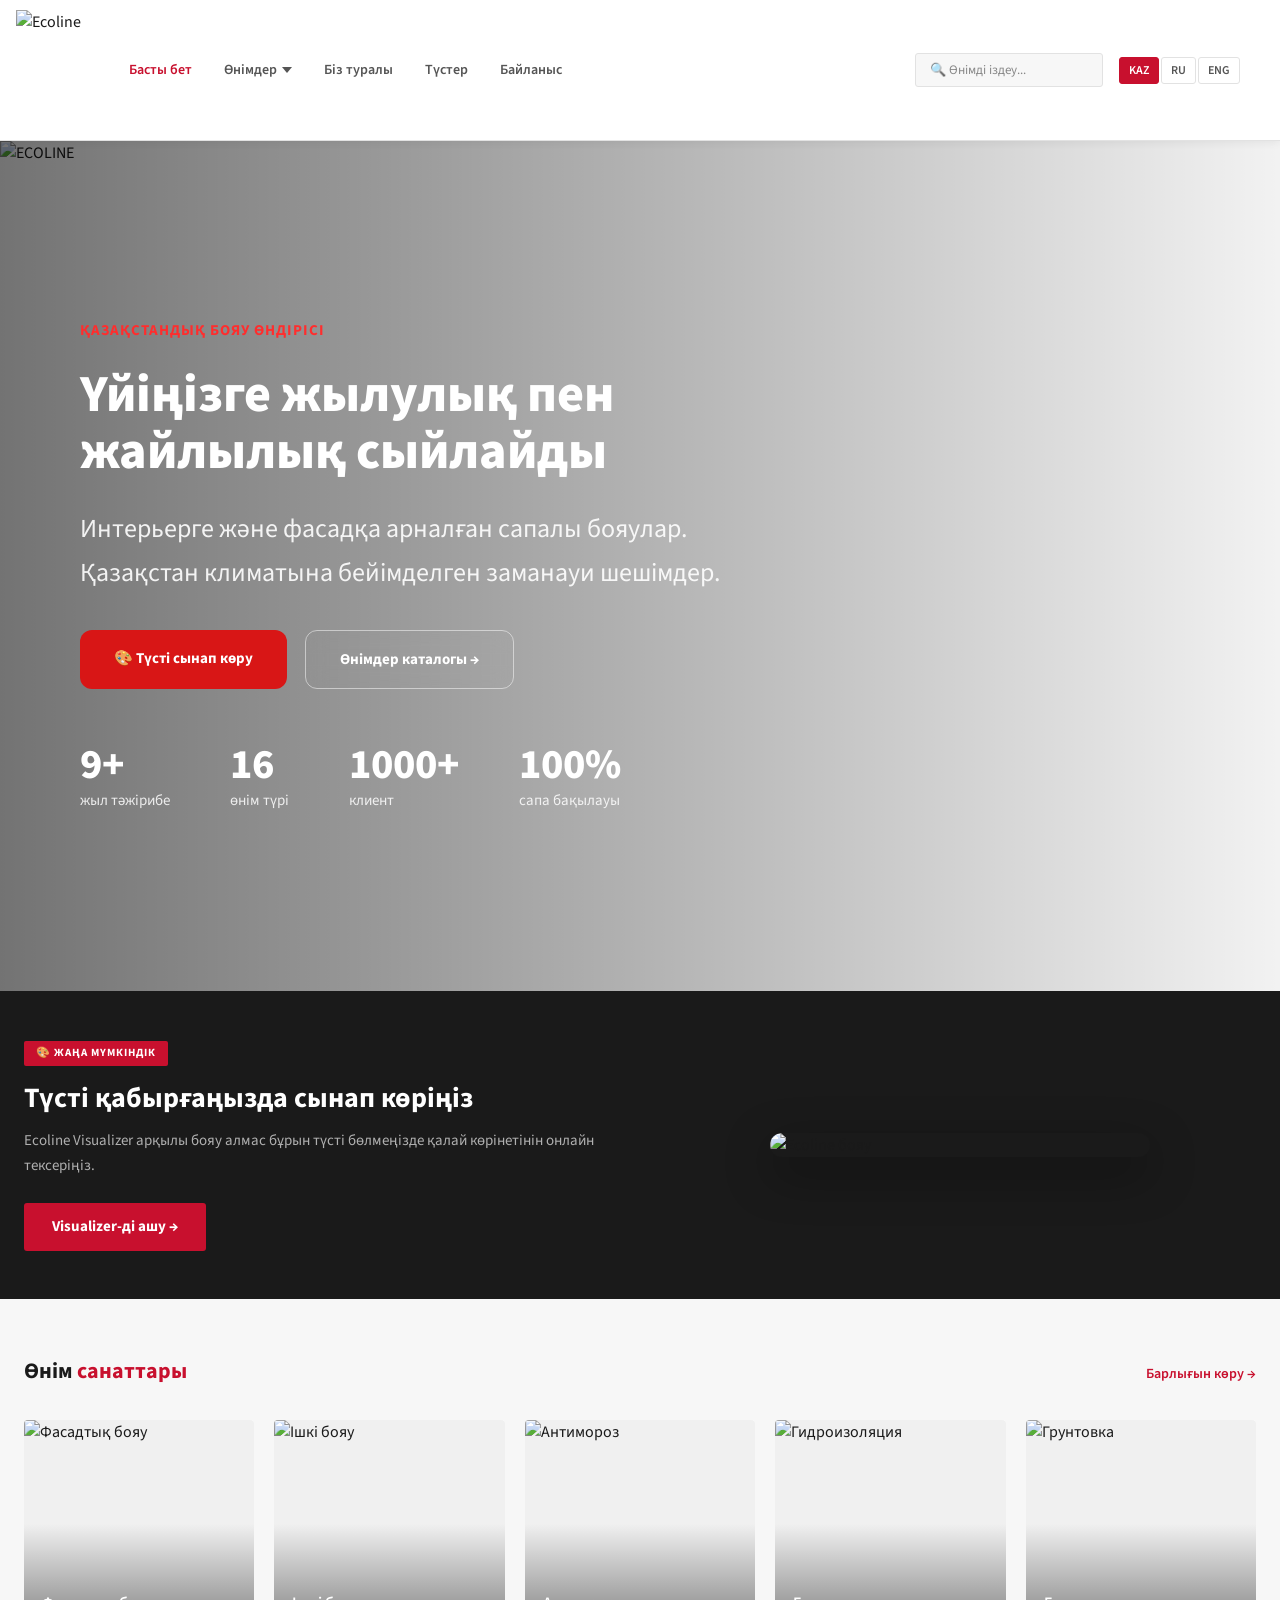
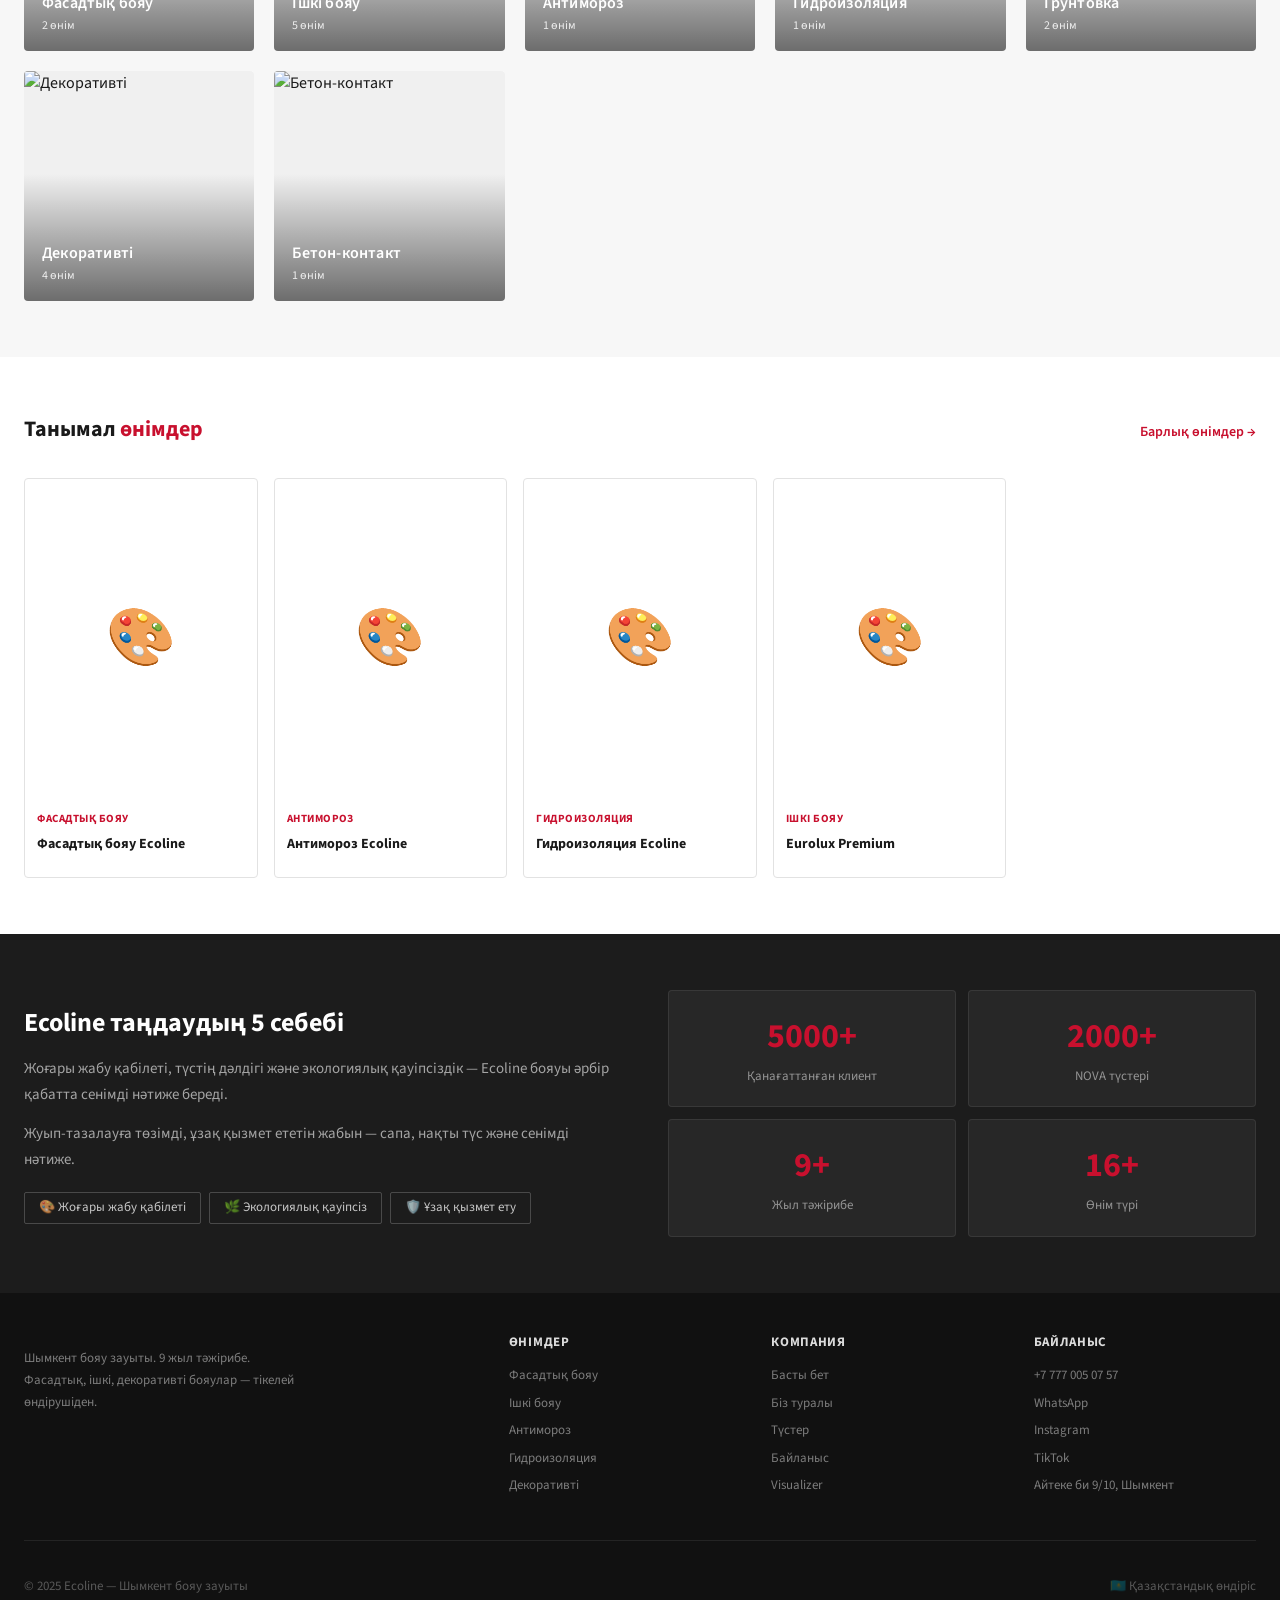
==== index.html @ b9ade3f2 "Add files via upload" ====
<!DOCTYPE html>
<html lang="kk">
<head>
<meta charset="UTF-8">
<meta name="viewport" content="width=device-width, initial-scale=1.0">
<title id="page-title">Ecoline — Бояу зауыты | Шымкент</title>
<meta name="description" content="Ecoline — Шымкент бояу зауыты. Фасадтық, ішкі, антимороз бояулар. 9 жыл тәжірибе.">
<link rel="preconnect" href="https://fonts.googleapis.com">
<link href="https://fonts.googleapis.com/css2?family=Source+Sans+3:wght@300;400;500;600;700&display=swap" rel="stylesheet">
<style>
*{margin:0;padding:0;box-sizing:border-box}
:root{
  --red:#C8102E;
  --red2:#a80d25;
  --white:#fff;
  --light:#f7f7f7;
  --border:#e2e2e2;
  --text:#1a1a1a;
  --text2:#555;
  --text3:#888;
  --radius:4px;
}
body{font-family:'Source Sans 3',sans-serif;color:var(--text);background:#fff;font-size:16px;line-height:1.5}
a{text-decoration:none;color:inherit}
button{font-family:inherit;cursor:pointer}
img{max-width:100%}

/* ── TOPBAR ── */
.topbar{background:#1a1a1a;color:#aaa;font-size:13px;padding:7px 0}
.tb-inner{max-width:1280px;margin:0 auto;padding:0 24px;display:flex;justify-content:space-between;align-items:center;gap:12px}
.tb-left{display:flex;align-items:center;gap:20px}
.tb-left a{color:#aaa;transition:.15s}
.tb-left a:hover{color:#fff}
.tb-phone{color:#fff!important;font-weight:600}
.lang-wrap{display:flex;gap:2px}
.lang-btn{background:none;border:none;color:#aaa;padding:3px 8px;border-radius:3px;font-size:13px;transition:.15s;font-family:inherit}
.lang-btn:hover,.lang-btn.active{color:#fff;background:var(--red)}

/* ── HEADER ── */
header{background:#fff;position:sticky;top:0;z-index:200;border-bottom:1px solid var(--border);box-shadow:0 2px 8px rgba(0,0,0,.06)}
.hd-inner{width:100%;padding:0 40px 0 16px;display:flex;justify-content:flex-start;align-items:center;height:140px;gap:0}
.logo{display:flex;align-items:center;gap:12px;margin-right:32px;flex-shrink:0}
.logo-box{width:36px;height:36px;background:var(--red);border-radius:5px;display:flex;align-items:center;justify-content:center;font-weight:900;font-size:17px;color:#fff;letter-spacing:-1px}
.logo-circle{display:contents}
.logo-circle img{height:auto}
.hero-brand{margin-bottom:24px}
.hero-brand .logo-circle{display:contents}
.hero-brand .logo-circle img{height:auto}
.logo-name{color:var(--text);font-weight:700;font-size:22px;letter-spacing:.5px}

/* NAV */
nav{display:flex;align-items:stretch;height:100%;flex:1}
.nav-item{position:relative;display:flex;align-items:center}
.nav-link{color:var(--text2);padding:0 16px;height:100%;display:flex;align-items:center;gap:5px;font-size:14px;font-weight:600;transition:.15s;white-space:nowrap;border:none;background:none;font-family:inherit;cursor:pointer}
.nav-link:hover,.nav-link.active{color:var(--red)}
.nav-link svg{width:10px;height:10px;fill:currentColor;transition:.2s}
.nav-item:hover .nav-link svg{transform:rotate(180deg)}

/* DROPDOWN */
.dropdown{position:absolute;top:100%;left:0;background:#fff;min-width:220px;box-shadow:0 8px 32px rgba(0,0,0,.14);border-top:3px solid var(--red);opacity:0;visibility:hidden;transform:translateY(-6px);transition:.2s;z-index:300}
.nav-item:hover .dropdown{opacity:1;visibility:visible;transform:translateY(0)}
.dropdown a{display:block;padding:10px 20px;font-size:14px;color:var(--text);border-bottom:1px solid #f2f2f2;transition:.15s;cursor:pointer}
.dropdown a:last-child{border-bottom:none}
.dropdown a:hover{background:var(--light);color:var(--red);padding-left:24px}
.dd-head{padding:12px 20px 8px;font-size:11px;font-weight:700;color:var(--text3);text-transform:uppercase;letter-spacing:.8px;border-bottom:1px solid var(--border)}

.hd-right{display:flex;align-items:center;gap:8px;margin-left:auto}
.hd-search{background:var(--light);border:1px solid var(--border);color:var(--text);padding:7px 14px;border-radius:3px;font-size:13px;font-family:inherit;min-width:180px;outline:none;transition:.2s}
.hd-search::placeholder{color:var(--text3)}
.hd-search:focus{border-color:var(--red);background:#fff}
.lang-wrap{display:flex;gap:2px;margin-left:8px}
.lang-btn{background:none;border:1px solid var(--border);color:var(--text2);padding:4px 9px;border-radius:3px;font-size:12px;font-weight:600;cursor:pointer;transition:.15s;font-family:inherit}
.lang-btn:hover{border-color:var(--red);color:var(--red)}
.lang-btn.active{background:var(--red);border-color:var(--red);color:#fff}

/* ── BREADCRUMB ── */
.breadcrumb{background:var(--light);border-bottom:1px solid var(--border);padding:10px 0}
.bc-inner{max-width:1280px;margin:0 auto;padding:0 24px;font-size:13px;color:var(--text3)}
.bc-inner a{color:var(--text3);transition:.15s}
.bc-inner a:hover{color:var(--red)}
.bc-inner span{margin:0 6px}

/* ── PAGE SYSTEM ── */
.page{display:none}
.page.active{display:block}

/* ─────────────────────────────────────────── */
/* БАСТЫ БЕТ */
/* ─────────────────────────────────────────── */

/* HERO PREMIUM */
.hero-premium{position:relative;min-height:850px;overflow:hidden}
.hero-bg{position:absolute;inset:0;width:100%;height:100%;object-fit:cover}
.hero-overlay{position:absolute;inset:0;background:linear-gradient(90deg,rgba(0,0,0,.55) 0%,rgba(0,0,0,.30) 50%,rgba(0,0,0,.05) 100%)}
.container{max-width:1280px;width:100%;margin:0 auto;padding:0 40px}
.hero-content{position:relative;z-index:2;max-width:1400px;margin:auto;height:850px;display:flex;flex-direction:column;justify-content:center;padding:0 80px;color:#fff}
.hero-badge{display:inline-block;width:max-content;color:#ff2d2d;font-size:15px;font-weight:700;margin-bottom:25px;letter-spacing:1px}
.hero-content h1{font-size:52px;line-height:1.1;font-weight:800;max-width:850px;margin-bottom:25px;color:#fff}
.hero-content p{font-size:26px;line-height:1.7;max-width:700px;color:rgba(255,255,255,.9);margin-bottom:35px}
.hero-buttons{display:flex;gap:18px;margin-bottom:55px;flex-wrap:wrap}
.btn-primary{background:#d81616;color:#fff;text-decoration:none;padding:18px 34px;border-radius:12px;font-weight:700;border:none;cursor:pointer;font-family:inherit;transition:.2s;display:inline-block;font-size:15px}
.btn-primary:hover{background:#b01010;transform:translateY(-2px);box-shadow:0 6px 20px rgba(200,16,46,.4)}
.btn-secondary{border:1px solid rgba(255,255,255,.5);color:#fff;text-decoration:none;padding:18px 34px;border-radius:12px;font-weight:700;backdrop-filter:blur(10px);background:transparent;cursor:pointer;font-family:inherit;transition:.2s;font-size:15px}
.btn-secondary:hover{background:rgba(255,255,255,.15);border-color:#fff}
.btn-outline{background:transparent;color:#fff;border:2px solid rgba(255,255,255,.7);padding:14px 28px;font-size:15px;font-weight:700;border-radius:6px;transition:.2s;font-family:inherit;cursor:pointer}
.btn-outline:hover{background:#fff;color:#111;border-color:#fff}
.hero-stats{display:flex;gap:60px;flex-wrap:wrap}
.stat{display:flex;flex-direction:column;gap:4px}
.stat strong{display:block;font-size:42px;font-weight:800;color:#fff;line-height:1}
.stat span{color:rgba(255,255,255,.85);font-size:15px}
@media(max-width:768px){
  .hero-content{padding:40px 24px;height:auto;min-height:700px}
  .hero-content h1{font-size:32px}
  .hero-content p{font-size:17px}
  .hero-buttons{flex-direction:column}
  .hero-stats{flex-wrap:wrap;gap:25px}
  .stat strong{font-size:32px}
}


/* SECTION COMMON */
.section{padding:56px 0}
.section.gray{background:var(--light)}
.s-inner{max-width:1280px;margin:0 auto;padding:0 24px}
.s-head{display:flex;align-items:baseline;justify-content:space-between;margin-bottom:32px;flex-wrap:wrap;gap:12px}
.s-title{font-size:22px;font-weight:700}
.s-title span{color:var(--red)}
.s-more{color:var(--red);font-size:14px;font-weight:600;display:flex;align-items:center;gap:4px;transition:.15s;border:none;background:none;font-family:inherit}
.s-more:hover{color:var(--red2)}

/* CATEGORY GRID — Tikkurila.kz стилінде */
.cat-grid{display:grid;grid-template-columns:repeat(auto-fill,minmax(220px,1fr));gap:20px}
.cat-card{background:#fff;border-radius:4px;overflow:hidden;cursor:pointer;transition:.25s ease;position:relative}
.cat-card:hover{box-shadow:0 10px 28px rgba(0,0,0,.12)}
.cat-card:hover .cat-img{transform:scale(1.06)}
.cat-img-wrap{aspect-ratio:1/1;overflow:hidden;position:relative;background:#f3f1ec}
.cat-img{width:100%;height:100%;object-fit:cover;transition:transform .45s ease;display:block}
.cat-img-wrap::after{content:'';position:absolute;left:0;right:0;bottom:0;height:55%;background:linear-gradient(to top,rgba(0,0,0,.55),rgba(0,0,0,0));pointer-events:none}
.cat-body{position:absolute;left:0;right:0;bottom:0;padding:18px 18px 16px;z-index:2}
.cat-icon{font-size:32px;margin-bottom:10px;display:block}
.cat-name{font-size:16px;font-weight:600;color:#fff;margin-bottom:2px;letter-spacing:.2px}
.cat-cnt{font-size:12px;color:rgba(255,255,255,.85);font-weight:400}
.cat-arrow{position:absolute;top:16px;right:16px;width:32px;height:32px;border-radius:50%;background:rgba(255,255,255,.92);color:#1a1a1a;font-size:15px;font-weight:700;display:flex;align-items:center;justify-content:center;opacity:0;transform:translateX(-6px);transition:.25s ease;z-index:3}
.cat-card:hover .cat-arrow{opacity:1;transform:translateX(0)}

/* PRODUCT CARD */
.prod-grid{display:grid;grid-template-columns:repeat(auto-fill,minmax(228px,1fr));gap:16px}
.prod-card{background:#fff;border:1px solid var(--border);border-radius:var(--radius);overflow:hidden;transition:.2s;position:relative;display:flex;flex-direction:column}
.prod-card:hover{box-shadow:0 6px 24px rgba(0,0,0,.1);transform:translateY(-2px)}
.prod-img-wrap{position:relative;background:#fafafa;height:320px;overflow:hidden;border-bottom:1px solid #eee;flex-shrink:0}
.prod-img{width:100%;height:320px;object-fit:contain;padding:20px;transition:.3s;display:block}
.prod-card:hover .prod-img{transform:scale(1.05)}
.prod-img-ph{width:100%;height:320px;display:flex;align-items:center;justify-content:center;font-size:56px;color:#ccc}
.prod-badge{position:absolute;top:8px;left:8px;background:var(--red);color:#fff;font-size:11px;font-weight:700;padding:3px 8px;border-radius:2px;z-index:2}
.prod-badge.out{background:#999}
.prod-body{padding:14px;display:flex;flex-direction:column;flex:1}
.prod-cat{font-size:11px;color:var(--red);font-weight:700;text-transform:uppercase;letter-spacing:.5px;margin-bottom:5px}
.prod-name{font-size:15px;font-weight:700;margin-bottom:5px;line-height:1.3;color:var(--text)}
.prod-desc{font-size:13px;color:var(--text2);margin-bottom:12px;line-height:1.5;flex:1}
.prod-price{font-size:20px;font-weight:700;color:var(--red);margin-bottom:3px}
.prod-stock{font-size:12px;color:var(--text3);margin-bottom:12px}
.prod-btns{display:grid;grid-template-columns:1fr 1fr;gap:8px}
.btn-ghost{background:#fff;border:1px solid var(--border);color:var(--text);padding:8px;font-size:13px;font-weight:600;border-radius:3px;transition:.15s;font-family:inherit}
.btn-ghost:hover{border-color:var(--red);color:var(--red)}
.btn-fill{background:var(--red);border:none;color:#fff;padding:8px;font-size:13px;font-weight:600;border-radius:3px;transition:.15s;font-family:inherit}
.btn-fill:hover{background:var(--red2)}

/* ABOUT STRIP */
.about-strip{background:#1c1c1c;padding:56px 0}
.ab-inner{max-width:1280px;margin:0 auto;padding:0 24px;display:grid;grid-template-columns:1fr 1fr;gap:56px;align-items:center}
.ab-title{font-size:26px;font-weight:700;color:#fff;margin-bottom:14px}
.ab-text{color:rgba(255,255,255,.6);line-height:1.7;margin-bottom:14px;font-size:15px}
.ab-tags{display:flex;flex-wrap:wrap;gap:8px;margin-top:20px}
.ab-tag{border:1px solid rgba(255,255,255,.2);color:rgba(255,255,255,.75);padding:5px 14px;border-radius:2px;font-size:13px}
.ab-grid{display:grid;grid-template-columns:1fr 1fr;gap:12px}
.ab-stat{background:rgba(255,255,255,.05);border:1px solid rgba(255,255,255,.08);border-radius:var(--radius);padding:20px;text-align:center}
.ab-num{font-size:34px;font-weight:700;color:var(--red)}
.ab-label{font-size:13px;color:rgba(255,255,255,.5);margin-top:5px}

/* ─────────────────────────────────────────── */
/* ӨНІМДЕР БЕТІ */
/* ─────────────────────────────────────────── */
.prod-page-top{background:var(--light);border-bottom:1px solid var(--border);padding:24px 0}
.pp-inner{max-width:1280px;margin:0 auto;padding:0 24px}
.pp-title{font-size:24px;font-weight:700;margin-bottom:20px}
.filter-bar{display:flex;flex-wrap:wrap;gap:8px;margin-bottom:16px}
.filt{background:#fff;border:1px solid var(--border);color:var(--text2);padding:7px 16px;border-radius:20px;font-size:13px;font-weight:600;transition:.15s;font-family:inherit}
.filt:hover{border-color:var(--red);color:var(--red)}
.filt.active{background:var(--red);border-color:var(--red);color:#fff}
.search-row{display:flex;align-items:center;gap:12px}
.srch{border:1px solid var(--border);padding:9px 16px;border-radius:3px;font-size:14px;min-width:260px;outline:none;font-family:inherit;transition:.2s}
.srch:focus{border-color:var(--red)}
.prod-count{font-size:14px;color:var(--text3);font-weight:600}
.prod-page-body{max-width:1280px;margin:0 auto;padding:32px 24px}

/* ─────────────────────────────────────────── */
/* ТҮСТЕР БЕТІ */
/* ─────────────────────────────────────────── */
.colors-wrap{max-width:1280px;margin:0 auto;padding:40px 24px}
.colors-top{display:grid;grid-template-columns:1fr auto;gap:24px;align-items:start;margin-bottom:40px}
.colors-title{font-size:24px;font-weight:700;margin-bottom:8px}
.colors-sub{color:var(--text2);font-size:15px;max-width:560px}
.vis-card{background:var(--red);color:#fff;padding:24px;border-radius:var(--radius);text-align:center;min-width:220px}
.vis-icon{font-size:40px;margin-bottom:10px}
.vis-title{font-size:16px;font-weight:700;margin-bottom:8px}
.vis-desc{font-size:13px;opacity:.8;margin-bottom:14px}
.vis-btn{display:block;background:#fff;color:var(--red);padding:9px 20px;border-radius:3px;font-weight:700;font-size:14px;transition:.15s}
.vis-btn:hover{background:#ffe8ec}
.color-sections{display:grid;grid-template-columns:repeat(auto-fill,minmax(280px,1fr));gap:20px}
.cs-block{background:var(--light);border:1px solid var(--border);border-radius:var(--radius);padding:20px}
.cs-title{font-size:14px;font-weight:700;margin-bottom:14px;color:var(--text)}
.swatches{display:flex;flex-wrap:wrap;gap:6px}
.sw{width:40px;height:40px;border-radius:3px;cursor:pointer;transition:.2s;position:relative;border:2px solid transparent}
.sw:hover{transform:scale(1.18);z-index:2;box-shadow:0 2px 8px rgba(0,0,0,.2)}
.sw-tip{position:absolute;bottom:46px;left:50%;transform:translateX(-50%);background:#111;color:#fff;padding:3px 8px;border-radius:2px;font-size:11px;white-space:nowrap;opacity:0;pointer-events:none;transition:.15s}
.sw:hover .sw-tip{opacity:1}
.kolir-card{background:var(--light);border:1px solid var(--border);border-radius:var(--radius);padding:24px;margin-top:24px;display:flex;align-items:center;gap:24px;flex-wrap:wrap}
.kolir-text h3{font-size:17px;font-weight:700;margin-bottom:6px}
.kolir-text p{color:var(--text2);font-size:14px;line-height:1.6}

/* ─────────────────────────────────────────── */
/* БАЙЛАНЫС БЕТІ */
/* ─────────────────────────────────────────── */
.contact-wrap{max-width:1280px;margin:0 auto;padding:40px 24px}
.contact-title{font-size:24px;font-weight:700;margin-bottom:6px}
.contact-sub{color:var(--text2);margin-bottom:36px;font-size:15px}
.contact-layout{display:grid;grid-template-columns:1fr 1fr;gap:24px}
.cblock{background:var(--light);border:1px solid var(--border);border-radius:var(--radius);padding:28px}
.cblock h3{font-size:17px;font-weight:700;margin-bottom:24px;padding-bottom:12px;border-bottom:1px solid var(--border)}
.citem{display:flex;gap:14px;margin-bottom:22px;align-items:flex-start}
.citem-icon{font-size:22px;flex-shrink:0;margin-top:1px}
.citem-label{font-size:11px;font-weight:700;color:var(--text3);text-transform:uppercase;letter-spacing:.6px;margin-bottom:3px}
.citem-val{font-size:15px;font-weight:600;color:var(--text)}
.citem-val a{color:var(--text);transition:.15s}
.citem-val a:hover{color:var(--red)}
.wa-link{display:flex;align-items:center;justify-content:center;gap:10px;background:#25D366;color:#fff;padding:13px 24px;border-radius:3px;font-weight:700;font-size:15px;transition:.15s;margin-top:4px}
.wa-link:hover{background:#1eb558}
.map-frame{width:100%;height:320px;border-radius:var(--radius);overflow:hidden;border:1px solid var(--border)}

/* FOOTER */
footer{background:#111;padding:40px 0 24px}
.ft-inner{max-width:1280px;margin:0 auto;padding:0 24px}
.ft-top{display:grid;grid-template-columns:2fr 1fr 1fr 1fr;gap:40px;margin-bottom:36px;padding-bottom:36px;border-bottom:1px solid rgba(255,255,255,.08)}
.ft-logo{display:flex;align-items:center;gap:10px;margin-bottom:14px}
.ft-logo-box{width:34px;height:34px;background:var(--red);border-radius:4px;display:flex;align-items:center;justify-content:center;color:#fff;font-weight:900;font-size:16px}
.ft-logo-name{color:#fff;font-weight:700;font-size:20px}
.ft-desc{color:rgba(255,255,255,.45);font-size:13px;line-height:1.7;max-width:280px}
.ft-col h4{color:rgba(255,255,255,.85);font-size:13px;font-weight:700;text-transform:uppercase;letter-spacing:.7px;margin-bottom:14px}
.ft-col a{display:block;color:rgba(255,255,255,.45);font-size:13px;margin-bottom:8px;transition:.15s}
.ft-col a:hover{color:#fff}
.ft-bottom{display:flex;justify-content:space-between;align-items:center;flex-wrap:wrap;gap:8px;font-size:13px;color:rgba(255,255,255,.3)}
.ft-bottom a{color:rgba(255,255,255,.3);transition:.15s}
.ft-bottom a:hover{color:rgba(255,255,255,.7)}

/* MOBILE */
/* ── TABLET 900px ── */
@media(max-width:900px){
  .hero-inner{grid-template-columns:1fr;text-align:center}
  .hero-stats{grid-template-columns:repeat(3,1fr);margin-top:32px}
  .hero-actions{justify-content:center}
  .ab-inner{grid-template-columns:1fr}
  .ab-grid{grid-template-columns:repeat(4,1fr)}
  .contact-layout{grid-template-columns:1fr}
  .ft-top{grid-template-columns:1fr 1fr}
  .colors-top{grid-template-columns:1fr}
  .vis-card{min-width:auto}
  .modal-layout{grid-template-columns:1fr}
  .modal-left{border-radius:6px 6px 0 0;min-height:240px;position:relative}
  .sf-layout{grid-template-columns:1fr}
  .viz-banner{grid-template-columns:1fr;text-align:center}
  .viz-banner-img{max-width:280px}
}

/* ── MOBILE 640px ── */
@media(max-width:640px){
  /* Header */
  nav{display:none}
  .hd-search{display:none!important}
  .hd-right .lang-wrap{display:none}
  .burger{display:flex}
  .hd-inner{height:140px}
  .logo-name{font-size:17px}
  .logo-box{width:32px;height:32px;font-size:15px}

  /* Hero */
  .hero{min-height:auto}
  .hero-inner{padding:40px 16px}
  .hero h1{font-size:28px}
  .hero-desc{font-size:15px}
  .hero-stats{gap:0}
  .hero-stat{padding:14px 8px}
  .hero-stat-num{font-size:26px}
  .btn-red,.btn-outline{padding:11px 20px;font-size:14px}

  
  /* Sections */
  .section{padding:36px 0}
  .s-inner{padding:0 16px}
  .s-title{font-size:20px}
  .cat-grid{grid-template-columns:repeat(2,1fr);gap:10px}

  /* Products */
  .prod-grid{grid-template-columns:repeat(2,1fr);gap:12px}
  .prod-img,.prod-img-ph{height:160px}
  .prod-body{padding:10px}
  .prod-name{font-size:13px}

  /* Modal */
  #product-modal{padding:8px}
  .modal-box{max-height:96vh}
  .modal-right{padding:16px}
  .mp-title{font-size:18px}
  .mp-pictos{gap:0}
  .mp-picto{padding:8px 4px}
  .mp-picto-icon{font-size:18px}
  .mp-picto-val{font-size:12px}
  .mp-sizes{gap:6px}
  .mp-size{padding:6px 10px;font-size:12px}

  /* About */
  .about-strip{padding:36px 0}
  .ab-inner{padding:0 16px}
  .ab-title{font-size:22px}
  .ab-grid{grid-template-columns:1fr 1fr}
  .ab-num{font-size:28px}

  /* Visualizer banner */
  .viz-section{padding:32px 0}
  .viz-banner-title{font-size:20px}
  .viz-banner-img{max-width:200px}

  /* Store finder */
  .sf-hero{padding:24px 16px}
  .sf-hero-title{font-size:20px}
  .sf-wrap{padding:20px 16px}
  .sf-store{padding:14px}
  .sf-map{height:280px}
  .contact-wrap{padding:24px 16px}

  /* Colors */

/* Color Guide Section */

/* Color Guide Tip Cards */
.tip-cards{display:grid;grid-template-columns:repeat(3,1fr);gap:16px;margin:32px 0}
.tip-card{background:var(--light,#f9fafb);border:1px solid #e5e7eb;border-radius:12px;padding:20px;text-align:center;transition:.2s;cursor:pointer;text-decoration:none;color:#1f2937}
.tip-card:hover{box-shadow:0 4px 12px rgba(0,0,0,.08);transform:translateY(-2px)}
.tip-card-icon{font-size:36px;margin-bottom:8px}
.tip-card-name{font-size:15px;font-weight:600;margin-bottom:6px}
.tip-card-desc{font-size:12px;color:#6b7280;line-height:1.5}
.tip-card-link{display:inline-block;margin-top:10px;font-size:13px;color:#dc2626;font-weight:600}

.cg-section{margin:40px 0}
.cg-title{font-size:24px;font-weight:700;color:#1f2937;margin-bottom:16px;line-height:1.3}
.cg-intro{color:#4b5563;font-size:15px;line-height:1.8;margin-bottom:24px}
.cg-room-grid{display:grid;grid-template-columns:1fr 1fr;gap:16px;margin-bottom:24px}
.cg-room{background:#f9fafb;border:1px solid #e5e7eb;border-radius:12px;padding:20px}
.cg-room-icon{font-size:28px;margin-bottom:8px}
.cg-room-name{font-size:15px;font-weight:600;color:#1f2937;margin-bottom:6px}
.cg-room-tip{font-size:13px;color:#6b7280;line-height:1.6}
.cg-cta{color:#4b5563;font-size:14px;line-height:1.7;padding:16px 20px;background:linear-gradient(135deg,#fef3c7,#fde68a);border-radius:12px;margin-top:8px}

  .colors-wrap{padding:24px 16px}
  .color-sections{grid-template-columns:1fr}
  .kolir-card{flex-direction:column;text-align:center;padding:16px}

  /* Footer */
  .ft-top{grid-template-columns:1fr;gap:24px}
  .ft-inner{padding:0 16px}
  .ft-bottom{flex-direction:column;text-align:center;gap:6px}
  footer{padding:28px 0 16px}
}

/* ── SMALL MOBILE 380px ── */
@media(max-width:380px){
  .prod-grid{grid-template-columns:1fr}
  .hero-stats{grid-template-columns:repeat(3,1fr)}
  .cat-grid{grid-template-columns:repeat(2,1fr)}
  .mp-pictos{flex-wrap:wrap}
  .mp-picto{min-width:30%}
}

/* ── MODAL ── */
#product-modal{position:fixed;inset:0;z-index:1000;display:none;align-items:center;justify-content:center;padding:16px}
.modal-overlay{position:absolute;inset:0;background:rgba(0,0,0,.6);backdrop-filter:blur(4px)}
.modal-box{position:relative;background:#fff;border-radius:6px;width:100%;max-width:920px;max-height:92vh;overflow-y:auto;z-index:1;box-shadow:0 24px 64px rgba(0,0,0,.25)}
.modal-close{position:absolute;top:14px;right:14px;background:#f0f0f0;border:none;width:34px;height:34px;border-radius:50%;font-size:15px;cursor:pointer;z-index:10;transition:.2s;line-height:34px}
.modal-close:hover{background:var(--red);color:#fff}
.modal-layout{display:grid;grid-template-columns:380px 1fr}
@media(max-width:700px){.modal-layout{grid-template-columns:1fr}}

/* СОЛ ЖАҚ */
.modal-left{background:#f8f8f8;border-radius:6px 0 0 6px;padding:32px;display:flex;flex-direction:column;align-items:center;justify-content:center;min-height:420px;position:sticky;top:0;align-self:start}
.modal-img{width:100%;max-height:340px;object-fit:contain}
.modal-img-ph{font-size:80px;color:#ccc}
.mp-badges{display:flex;gap:6px;flex-wrap:wrap;margin-top:16px;justify-content:center}
.mp-badge{background:var(--red);color:#fff;font-size:10px;font-weight:700;padding:3px 8px;border-radius:2px;letter-spacing:.5px}

/* ОҢ ЖАҚ */
.modal-right{padding:32px;display:flex;flex-direction:column;gap:0}
.mp-cat{font-size:11px;color:var(--red);font-weight:700;text-transform:uppercase;letter-spacing:.8px;margin-bottom:6px}
.mp-title{font-size:24px;font-weight:700;line-height:1.2;color:var(--text);margin-bottom:10px}
.mp-desc{font-size:14px;color:var(--text2);line-height:1.7;margin-bottom:20px;padding-bottom:20px;border-bottom:1px solid var(--border)}

/* ПИКТОГРАММАЛАР */
.mp-pictos{display:flex;gap:0;margin-bottom:20px;padding-bottom:20px;border-bottom:1px solid var(--border)}
.mp-picto{flex:1;text-align:center;padding:12px 8px;border-right:1px solid var(--border)}
.mp-picto:last-child{border-right:none}
.mp-picto-icon{font-size:24px;margin-bottom:6px}
.mp-picto-val{font-size:13px;font-weight:700;color:var(--text);margin-bottom:2px}
.mp-picto-lbl{font-size:11px;color:var(--text3)}

/* ӨЛШЕМДЕР */
.mp-section{margin-bottom:16px}
.mp-section-label{font-size:12px;font-weight:700;color:var(--text3);text-transform:uppercase;letter-spacing:.5px;margin-bottom:8px}
.mp-sizes{display:flex;gap:8px;flex-wrap:wrap}
.mp-size{background:#fff;border:2px solid var(--border);padding:7px 16px;border-radius:3px;font-size:13px;font-weight:700;cursor:pointer;transition:.15s;font-family:inherit}
.mp-size:hover,.mp-size.active{border-color:var(--red);color:var(--red)}

/* ТАПСЫРЫС */
.mp-btn-order{background:var(--red);color:#fff;border:none;padding:14px 28px;border-radius:3px;font-size:15px;font-weight:700;cursor:pointer;width:100%;transition:.2s;font-family:inherit;margin-bottom:20px}
.mp-btn-order:hover{background:var(--red2)}

/* АККОРДЕОН */
.mp-accordion{border-top:1px solid var(--border)}
.mp-accordion:last-child{border-bottom:1px solid var(--border)}
.mp-acc-head{display:flex;justify-content:space-between;align-items:center;padding:14px 0;cursor:pointer;font-size:14px;font-weight:600;color:var(--text);user-select:none}
.mp-acc-head:hover{color:var(--red)}
.mp-acc-arrow{font-size:11px;transition:.25s;color:var(--text3)}
.mp-acc-body{display:none;padding-bottom:16px}

/* ТЕХНИКАЛЫҚ КЕСТЕ */
.mp-tech-table{width:100%;border-collapse:collapse;font-size:13px}
.mp-tech-table tr{border-bottom:1px solid #f0f0f0}
.mp-tech-table td{padding:8px 4px;color:var(--text2)}
.mp-tech-table td:first-child{font-weight:600;color:var(--text);width:45%}

/* ҚОЛДАНУ ҚАДАМДАРЫ */
.mp-steps{display:flex;flex-direction:column;gap:10px}
.mp-step{display:flex;align-items:flex-start;gap:12px;font-size:13px}
.mp-step-n{background:var(--red);color:#fff;width:22px;height:22px;border-radius:50%;display:flex;align-items:center;justify-content:center;font-size:11px;font-weight:700;flex-shrink:0;margin-top:1px}
.mp-step-t{font-weight:600;color:var(--text);margin-bottom:2px}
.mp-step-s{color:var(--text3);font-size:12px}

/* ҚОЙМА */
.mp-stock{font-size:13px;color:var(--text3);margin-top:12px;padding-top:12px;border-top:1px solid var(--border)}

/* Карточка - тек фото+атау */
.prod-card{cursor:pointer}
.prod-card .prod-body{padding:12px}
.prod-card .prod-cat{font-size:11px;color:var(--red);font-weight:700;text-transform:uppercase;letter-spacing:.5px;margin-bottom:3px}
.prod-card .prod-name{font-size:14px;font-weight:700;color:var(--text);line-height:1.3}

/* Өнім карточкасы — жеңілдетілген */
.prod-card{cursor:pointer}
.prod-body{padding:14px}
.prod-cat{font-size:11px;color:var(--red);font-weight:700;text-transform:uppercase;letter-spacing:.5px;margin-bottom:4px}
.prod-name{font-size:14px;font-weight:700;color:var(--text);line-height:1.3}

/* ── STORE FINDER ── */
.sf-hero{background:#fff;padding:40px 24px}
.sf-hero-inner{max-width:1280px;margin:0 auto}
.sf-hero-title{font-size:28px;font-weight:700;color:#1B2F72;margin-bottom:8px}
.sf-hero-sub{color:#6b7280;font-size:16px}

.sf-wrap{max-width:1280px;margin:0 auto;padding:32px 24px}
.sf-layout{display:grid;grid-template-columns:380px 1fr;gap:24px;align-items:start}
@media(max-width:900px){.sf-layout{grid-template-columns:1fr}}

.sf-list-title{font-size:16px;font-weight:700;margin-bottom:16px;color:var(--text)}

.sf-store{display:flex;gap:14px;padding:18px;border:2px solid var(--border);border-radius:var(--radius);margin-bottom:12px;cursor:pointer;transition:.2s}
.sf-store:hover{border-color:var(--red)}
.sf-store.active{border-color:var(--red);background:#fff9f9}
.sf-store-num{width:28px;height:28px;background:var(--red);color:#fff;border-radius:50%;display:flex;align-items:center;justify-content:center;font-size:13px;font-weight:700;flex-shrink:0;margin-top:2px}
.sf-store-name{font-size:15px;font-weight:700;margin-bottom:5px;color:var(--text)}
.sf-store-addr{font-size:13px;color:var(--text2);margin-bottom:3px}
.sf-store-hours{font-size:13px;color:var(--text2);margin-bottom:3px}
.sf-store-phone{font-size:13px;color:var(--text2);margin-bottom:10px}
.sf-store-phone a{color:var(--red);font-weight:600}
.sf-store-btns{display:flex;gap:8px;flex-wrap:wrap}
.sf-btn-map{background:var(--red);color:#fff;padding:7px 14px;border-radius:3px;font-size:12px;font-weight:700;text-decoration:none;transition:.15s}
.sf-btn-map:hover{background:var(--red2)}
.sf-btn-wa{background:#25D366;color:#fff;padding:7px 14px;border-radius:3px;font-size:12px;font-weight:700;text-decoration:none;transition:.15s}
.sf-btn-wa:hover{background:#1eb558}

.sf-contact-card{background:var(--light);border:1px solid var(--border);border-radius:var(--radius);padding:20px;margin-top:16px}
.sf-contact-card h3{font-size:15px;font-weight:700;margin-bottom:16px;padding-bottom:10px;border-bottom:1px solid var(--border)}

.sf-map-wrap{position:sticky;top:80px}
.sf-map-tabs{display:flex;gap:0;margin-bottom:0;border-bottom:2px solid var(--border)}
.sf-tab{background:none;border:none;padding:10px 20px;font-size:14px;font-weight:600;cursor:pointer;color:var(--text2);border-bottom:2px solid transparent;margin-bottom:-2px;transition:.15s;font-family:inherit}
.sf-tab:hover{color:var(--red)}
.sf-tab.active{color:var(--red);border-bottom-color:var(--red)}
.sf-map{width:100%;height:520px;border:1px solid var(--border);border-top:none;border-radius:0 0 var(--radius) var(--radius);display:none}
.sf-map.active-map{display:block}
@media(max-width:900px){.sf-map{height:360px}}

/* ── VISUALIZER BANNER ── */
.viz-section{background:#1a1a1a;padding:48px 0;display:none}
#page-home.active ~ .viz-section,.viz-section.home-only{display:block}
.viz-banner{display:grid;grid-template-columns:1fr 1fr;gap:48px;align-items:center}
@media(max-width:768px){.viz-banner{grid-template-columns:1fr}}
.viz-banner-label{display:inline-block;background:var(--red);color:#fff;font-size:11px;font-weight:700;padding:4px 12px;border-radius:2px;letter-spacing:1px;text-transform:uppercase;margin-bottom:14px}
.viz-banner-title{font-size:28px;font-weight:700;color:#fff;margin-bottom:12px;line-height:1.3}
.viz-banner-desc{color:rgba(255,255,255,.65);font-size:15px;line-height:1.7;margin-bottom:24px}
.viz-banner-btn{display:inline-block;background:var(--red);color:#fff;padding:13px 28px;border-radius:3px;font-size:15px;font-weight:700;text-decoration:none;transition:.2s}
.viz-banner-btn:hover{background:var(--red2);transform:translateY(-2px)}
.viz-banner-right{display:flex;align-items:center;justify-content:center}
.viz-banner-img{width:100%;max-width:380px;border-radius:12px;object-fit:cover;box-shadow:0 16px 48px rgba(0,0,0,.4)}
.viz-room-preview{display:grid;grid-template-columns:repeat(6,1fr);gap:8px;width:100%}
.viz-room-dot{aspect-ratio:1;border-radius:6px;transition:.2s;cursor:pointer}
.viz-room-dot:hover{transform:scale(1.15);box-shadow:0 4px 12px rgba(0,0,0,.3)}
.viz-rooms{display:flex;gap:10px;flex-wrap:wrap;justify-content:center}
.viz-rooms span{background:rgba(255,255,255,.08);color:rgba(255,255,255,.7);padding:6px 14px;border-radius:20px;font-size:13px;font-weight:600}

/* ── ГАМБУРГЕР МЕНЮ ── */
.burger{display:none;flex-direction:column;gap:5px;background:none;border:none;cursor:pointer;padding:6px;margin-left:auto}
.burger span{display:block;width:24px;height:2px;background:#333;border-radius:2px;transition:.3s}
.burger.open span:nth-child(1){transform:translateY(7px) rotate(45deg)}
.burger.open span:nth-child(2){opacity:0}
.burger.open span:nth-child(3){transform:translateY(-7px) rotate(-45deg)}
.mobile-menu{display:none;position:fixed;top:64px;left:0;right:0;background:#fff;border-bottom:2px solid var(--red);box-shadow:0 8px 24px rgba(0,0,0,.12);z-index:199;flex-direction:column}
.mobile-menu.open{display:flex}
.mobile-menu a{padding:14px 24px;font-size:15px;font-weight:600;color:var(--text);border-bottom:1px solid var(--border);cursor:pointer;transition:.15s;display:flex;align-items:center;gap:10px}
.mobile-menu a:hover{color:var(--red);background:var(--light)}
.mobile-menu .mm-cat{padding:10px 24px 10px 40px;font-size:13px;color:var(--text2);border-bottom:1px solid var(--border);cursor:pointer;transition:.15s}
.mobile-menu .mm-cat:hover{color:var(--red);background:var(--light)}
.mobile-menu .mm-head{padding:8px 24px;font-size:10px;font-weight:700;color:#aaa;letter-spacing:1px;text-transform:uppercase;background:var(--light)}
@media(max-width:640px){
  nav{display:none}
  .hd-search{display:none!important}
  .burger{display:flex}
}

/* ── КАРТОЧКА ── */
.prod-img-wrap{position:relative;background:#fafafa;height:320px;overflow:hidden;border-bottom:1px solid #eee;flex-shrink:0}
.prod-img{width:100%;height:320px;object-fit:contain;padding:20px;transition:.3s;display:block}
.prod-card:hover .prod-img{transform:scale(1.05)}
.prod-pictos{display:grid;grid-template-columns:repeat(4,1fr);gap:8px;margin:16px 0}
.picto{background:#f8f8f8;border:1px solid #ececec;border-radius:8px;padding:10px 6px;text-align:center}
.picto-icon{font-size:18px;margin-bottom:4px}
.picto-val{font-size:11px;font-weight:700;color:#555}
.prod-name{font-size:17px;font-weight:700;margin-top:4px;margin-bottom:12px}
.prod-cat{color:#C8102E;font-size:11px;font-weight:700;letter-spacing:.8px;text-transform:uppercase}
.btn-card{width:100%;background:#c8102e;color:#fff;border:none;padding:12px;border-radius:8px;font-weight:700;cursor:pointer;font-family:inherit;transition:.2s}
.btn-card:hover{background:#a50d25}

/* ── PRODUCT DETAIL PAGE (Tikkurila стилі) ── */
.pd-wrap{max-width:1280px;margin:0 auto;padding:40px 24px 80px}
.pd-top{display:grid;grid-template-columns:1fr 1fr;gap:60px;align-items:start;margin-bottom:48px}
.pd-img-wrap{background:#fafafa;border:1px solid #eee;border-radius:8px;padding:40px;display:flex;align-items:center;justify-content:center;position:sticky;top:160px}
.pd-img{max-width:100%;max-height:480px;object-fit:contain}
.pd-img-ph{font-size:120px;color:#ddd}
.pd-info{}
.pd-cat{color:var(--red);font-size:12px;font-weight:700;letter-spacing:1px;text-transform:uppercase;margin-bottom:8px}
.pd-title{font-size:32px;font-weight:800;line-height:1.2;margin-bottom:16px;color:var(--text)}
.pd-desc{font-size:15px;line-height:1.7;color:var(--text2);margin-bottom:28px}
.pd-badges{display:flex;gap:8px;margin-bottom:20px}
.pd-badge{background:#f0f0f0;color:#555;padding:4px 12px;border-radius:4px;font-size:12px;font-weight:700}
.pd-pictos{display:grid;grid-template-columns:repeat(auto-fit,minmax(100px,1fr));gap:12px;margin-bottom:28px}
.pd-picto{background:#f8f9fa;border:1px solid #e9ecef;border-radius:8px;padding:16px 12px;text-align:center}
.pd-picto-icon{font-size:24px;margin-bottom:6px}
.pd-picto-val{font-size:13px;font-weight:700;color:var(--text);margin-bottom:2px}
.pd-picto-lbl{font-size:11px;color:var(--text3)}
.pd-sizes{display:flex;gap:8px;margin-bottom:24px;flex-wrap:wrap}
.pd-size-label{font-size:13px;font-weight:700;color:var(--text2);margin-bottom:8px}
.pd-size{background:#fff;border:2px solid var(--border);padding:8px 20px;border-radius:6px;font-size:14px;font-weight:600;cursor:pointer;font-family:inherit;transition:.15s}
.pd-size:hover,.pd-size.active{border-color:var(--red);color:var(--red)}
.pd-order-btn{background:var(--red);color:#fff;border:none;padding:16px 40px;border-radius:8px;font-size:16px;font-weight:700;cursor:pointer;font-family:inherit;transition:.2s;display:inline-flex;align-items:center;gap:8px}
.pd-order-btn:hover{background:var(--red2)}
.pd-stock{margin-top:12px;font-size:13px;color:var(--text3)}

/* ACCORDION */
.pd-accordions{max-width:1280px;margin:0 auto;padding:0 24px 80px}
.pd-acc{border-top:1px solid var(--border)}
.pd-acc:last-child{border-bottom:1px solid var(--border)}
.pd-acc-head{display:flex;justify-content:space-between;align-items:center;padding:20px 0;cursor:pointer;font-size:16px;font-weight:700;color:var(--text);transition:.15s;user-select:none}
.pd-acc-head:hover{color:var(--red)}
.pd-acc-head.open{color:var(--red)}
.pd-acc-arrow{font-size:12px;transition:transform .2s;color:var(--text3)}
.pd-acc-head.open .pd-acc-arrow{transform:rotate(180deg)}
.pd-acc-body{display:none;padding:0 0 24px}
.pd-acc-body.open{display:block}

/* Tech table */
.pd-tech-table{width:100%;border-collapse:collapse}
.pd-tech-table td{padding:10px 16px;font-size:14px;border-bottom:1px solid #f0f0f0}
.pd-tech-table td:first-child{font-weight:600;color:var(--text);width:200px;background:#fafafa}
.pd-tech-table td:last-child{color:var(--text2)}

/* USP list */
.pd-usp-list{list-style:none;padding:0;margin:0;display:grid;grid-template-columns:1fr 1fr;gap:8px}
.pd-usp-item{display:flex;gap:8px;padding:8px 0;font-size:14px;color:var(--text2)}
.pd-usp-check{color:var(--red);font-weight:700;flex-shrink:0}

/* Steps */
.pd-steps{display:flex;flex-direction:column;gap:16px}
.pd-step{display:flex;gap:16px;align-items:flex-start}
.pd-step-n{width:32px;height:32px;background:var(--red);color:#fff;border-radius:50%;display:flex;align-items:center;justify-content:center;font-weight:700;font-size:14px;flex-shrink:0}
.pd-step-t{font-weight:600;font-size:14px;color:var(--text)}
.pd-step-s{font-size:13px;color:var(--text2);margin-top:2px}

/* BACK BUTTON */
.pd-back{display:inline-flex;align-items:center;gap:6px;color:var(--text2);font-size:13px;font-weight:600;cursor:pointer;padding:16px 0 0;transition:.15s;background:none;border:none;font-family:inherit}
.pd-back:hover{color:var(--red)}

@media(max-width:768px){
  .pd-top{grid-template-columns:1fr;gap:24px}
  .pd-img-wrap{position:static;padding:24px}
  .pd-title{font-size:24px}
  .pd-usp-list{grid-template-columns:1fr}
}
</style>
</head>
<body>



<!-- HEADER -->
<header>
  <div class="hd-inner">
    <a href="index.html" style="display:flex;align-items:center;flex-shrink:0;margin-left:0;margin-right:32px"><img src="images/ecoline-logo.png" alt="Ecoline" height="120" style="display:block"></a>
    <nav>
      <div class="nav-item">
        <button class="nav-link active" id="nav-home" onclick="goPage('home')">Басты бет</button>
      </div>
      <div class="nav-item">
        <button class="nav-link" id="nav-products" onclick="goPage('products')">
          Өнімдер
          <svg viewBox="0 0 10 6"><path d="M0 0l5 6 5-6z"/></svg>
        </button>
        <div class="dropdown">
          <div class="dd-head" id="dd-head">Категориялар</div>
          <a onclick="filterAndGo('Фасадтық бояу')" id="dd-fasad">🏠 Фасадтық бояу</a>
          <a onclick="filterAndGo('Ішкі бояу')" id="dd-ishki">🎨 Ішкі бояу</a>
          <a onclick="filterAndGo('Антимороз')" id="dd-anti">❄️ Антимороз</a>
          <a onclick="filterAndGo('Гидроизоляция')" id="dd-hydro">💧 Гидроизоляция</a>
          <a onclick="filterAndGo('Грунтовка')" id="dd-grunt">🔧 Грунтовка</a>
          <a onclick="filterAndGo('Декоративті')" id="dd-dekor">✨ Декоративті</a>
          <a onclick="filterAndGo('Бетон-контакт')" id="dd-beton">🏗️ Бетон-контакт</a>
        </div>
      </div>

      <div class="nav-item">
        <button class="nav-link" id="nav-about" onclick="goPage('about')">Біз туралы</button>
      </div>

      <div class="nav-item">
        <button class="nav-link" id="nav-colors" onclick="goPage('colors')">Түстер</button>
      </div>
      <div class="nav-item">
        <button class="nav-link" id="nav-contact" onclick="goPage('contact')">Байланыс</button>
      </div>
    </nav>
    <div class="hd-right">
      <input class="hd-search" type="text" placeholder="🔍 Өнімді іздеу..." oninput="searchAndGo(this.value)">
      <div class="lang-wrap">
        <button class="lang-btn active" id="lang-kk" onclick="setLang('kk')">KAZ</button>
        <button class="lang-btn" id="lang-ru" onclick="setLang('ru')">RU</button>
        <button class="lang-btn" id="lang-en" onclick="setLang('en')">ENG</button>
      </div>
    </div>
    <button class="burger" id="burger" onclick="toggleMenu()">
      <span></span><span></span><span></span>
    </button>
  </div>
</header>

<!-- МОБИЛЬ МЕНЮ -->
<div class="mobile-menu" id="mobile-menu">
  <a onclick="mGoPage('home')" id="mm-home">🏠 Басты бет</a>
  <div class="mm-head" id="mm-head">Өнімдер</div>
  <div class="mm-cat" onclick="mFilterAndGo('Фасадтық бояу')" id="mm-fasad">🏠 Фасадтық бояу</div>
  <div class="mm-cat" onclick="mFilterAndGo('Ішкі бояу')" id="mm-ishki">🎨 Ішкі бояу</div>
  <div class="mm-cat" onclick="mFilterAndGo('Антимороз')" id="mm-anti">❄️ Антимороз</div>
  <div class="mm-cat" onclick="mFilterAndGo('Гидроизоляция')" id="mm-hydro">💧 Гидроизоляция</div>
  <div class="mm-cat" onclick="mFilterAndGo('Грунтовка')" id="mm-grunt">🔧 Грунтовка</div>
  <div class="mm-cat" onclick="mFilterAndGo('Декоративті')" id="mm-dekor">✨ Декоративті</div>
  <div class="mm-cat" onclick="mFilterAndGo('Бетон-контакт')" id="mm-beton">🏗️ Бетон-контакт</div>
  <a onclick="mGoPage('colors')" id="mm-colors">🎨 Түстер</a>
  <a onclick="mGoPage('contact')" id="mm-contact">📍 Байланыс</a>
  <a href="tel:+77770050757">📱 +7 777 005 07 57</a>
</div>

<!-- ═══════════════════════════════════════════ -->
<!-- БАСТЫ БЕТ -->
<!-- ═══════════════════════════════════════════ -->
<div id="page-home" class="page active">

<section class="hero-premium">
  <img src="images/ECOLINE_Hero_Compressed.webp" alt="ECOLINE" class="hero-bg">
  <div class="hero-overlay"></div>
  <div class="container hero-content">

    <span class="hero-badge" id="hero-badge">ҚАЗАҚСТАНДЫҚ БОЯУ ӨНДІРІСІ</span>
    <h1 id="hero-h1">Үйіңізге жылулық пен<br>жайлылық сыйлайды</h1>
    <p id="hero-p">Интерьерге және фасадқа арналған сапалы бояулар.<br>Қазақстан климатына бейімделген заманауи шешімдер.</p>
    <div class="hero-buttons">
      <a href="visualizer.html" target="_blank" class="btn-primary" id="hero-btn1">🎨 Түсті сынап көру</a>
      <button class="btn-secondary" onclick="goPage('products')" id="hero-btn2">Өнімдер каталогы →</button>
    </div>
    <div class="hero-stats">
      <div class="stat"><strong>9+</strong><span id="stat1">жыл тәжірибе</span></div>
      <div class="stat"><strong>16</strong><span id="stat2">өнім түрі</span></div>
      <div class="stat"><strong>1000+</strong><span id="stat3">клиент</span></div>
      <div class="stat"><strong>100%</strong><span id="stat4">сапа бақылауы</span></div>
    </div>
  </div>
</section>



</div>

<section class="section viz-section home-only">
  <div class="s-inner">
    <div class="viz-banner">
      <div class="viz-banner-left">
        <div class="viz-banner-label" id="viz-label">🎨 Жаңа мүмкіндік</div>
        <h2 class="viz-banner-title" id="viz-title">Түсті қабырғаңызда сынап көріңіз</h2>
        <p class="viz-banner-desc" id="viz-desc">Ecoline Visualizer арқылы бояу алмас бұрын түсті бөлмеңізде қалай көрінетінін онлайн тексеріңіз.</p>
        <a class="viz-banner-btn" href="visualizer.html" target="_blank" id="viz-btn">Visualizer-ді ашу →</a>
      </div>
      <div class="viz-banner-right">
        <img src="images/Ecoline_compressed.webp" alt="Ecoline бояу" class="viz-banner-img">
      </div>
    </div>
  </div>
</section>


<section class="section gray home-only">
  <div class="s-inner">
    <div class="s-head">
      <h2 class="s-title" id="cat-section-title">Өнім <span>санаттары</span></h2>
      <button class="s-more" onclick="goPage('products')" id="cat-more-btn">Барлығын көру →</button>
    </div>
    <div class="cat-grid" id="cat-grid"></div>
  </div>
</section>

<section class="section home-only">
  <div class="s-inner">
    <div class="s-head">
      <h2 class="s-title" id="pop-title">Танымал <span>өнімдер</span></h2>
      <button class="s-more" onclick="goPage('products')" id="pop-more-btn">Барлық өнімдер →</button>
    </div>
    <div class="prod-grid" id="home-prods"></div>
  </div>
</section>

<div class="about-strip home-only">
  <div class="ab-inner">
    <div>
      <h2 class="ab-title">Ecoline таңдаудың 5 себебі</h2>
      <p class="ab-text" id="ab-text1">Жоғары жабу қабілеті, түстің дәлдігі және экологиялық қауіпсіздік — Ecoline бояуы әрбір қабатта сенімді нәтиже береді.</p>
      <p class="ab-text" id="ab-text2">Жуып-тазалауға төзімді, ұзақ қызмет ететін жабын — сапа, нақты түс және сенімді нәтиже.</p>
      <div class="ab-tags">
        <span class="ab-tag" id="ab-tag1">🎨 Жоғары жабу қабілеті</span>
        <span class="ab-tag" id="ab-tag2">🌿 Экологиялық қауіпсіз</span>
        <span class="ab-tag" id="ab-tag3">🛡️ Ұзақ қызмет ету</span>
      </div>
    </div>
    <div class="ab-grid">
      <div class="ab-stat"><div class="ab-num">5000+</div><div class="ab-label" id="ab-lbl1">Қанағаттанған клиент</div></div>
      <div class="ab-stat"><div class="ab-num">2000+</div><div class="ab-label" id="ab-lbl2">NOVA түстері</div></div>
      <div class="ab-stat"><div class="ab-num">9+</div><div class="ab-label" id="ab-lbl3">Жыл тәжірибе</div></div>
      <div class="ab-stat"><div class="ab-num">16+</div><div class="ab-label" id="ab-lbl4">Өнім түрі</div></div>
    </div>
  </div>
</div>


</div><!-- /page-home -->

<!-- ═══════════════════════════════════════════ -->
<!-- ӨНІМДЕР -->
<!-- ═══════════════════════════════════════════ -->
<div id="page-products" class="page">
  <div class="breadcrumb">
    <div class="bc-inner"><a onclick="goPage('home')" style="cursor:pointer" class="bc-home">Басты бет</a><span>›</span><span class="bc-current bc-products">Өнімдер</span></div>
  </div>
  <div class="prod-page-top">
    <div class="pp-inner">
      <h1 class="pp-title">Өнімдер каталогы</h1>
      <div class="filter-bar">
        <button class="filt active" onclick="clrCat('',this)" id="f-all">Барлығы</button>
        <button class="filt" onclick="clrCat('Фасадтық бояу',this)" id="f-fasad">🏠 Фасадтық</button>
        <button class="filt" onclick="clrCat('Ішкі бояу',this)" id="f-ishki">🎨 Ішкі</button>
        <button class="filt" onclick="clrCat('Антимороз',this)" id="f-anti">❄️ Антимороз</button>
        <button class="filt" onclick="clrCat('Гидроизоляция',this)" id="f-hydro">💧 Гидроизоляция</button>
        <button class="filt" onclick="clrCat('Грунтовка',this)" id="f-grunt">🔧 Грунтовка</button>
        <button class="filt" onclick="clrCat('Декоративті',this)" id="f-dekor">✨ Декоративті</button>
        <button class="filt" onclick="clrCat('Бетон-контакт',this)" id="f-beton">🏗️ Бетон-контакт</button>
      </div>
      <div class="search-row">
        <input class="srch" type="text" placeholder="Өнімді іздеу..." oninput="clrSrch(this.value)" id="prod-search">
        <span class="prod-count" id="prod-count">16 өнім</span>
      </div>
    </div>
  </div>
  <div class="prod-page-body">
    <div class="prod-grid" id="all-prods"></div>
  </div>
</div>

<!-- ═══════════════════════════════════════════ -->
<!-- ТҮСТЕР -->
<!-- ═══════════════════════════════════════════ -->
<div id="page-colors" class="page">
  <div class="breadcrumb">
    <div class="bc-inner"><a onclick="goPage('home')" style="cursor:pointer" class="bc-home">Басты бет</a><span>›</span><span class="bc-current bc-colors">Түстер</span></div>
  </div>
  <div class="colors-wrap" style="max-width:1280px;margin:0 auto;padding:0 24px 48px">

    <!-- HERO -->
    <div style="padding:40px 0 32px">
      <h1 style="font-size:32px;font-weight:800;color:#1f2937;margin-bottom:8px" id="clr-hero-title">Түстер</h1>
      <p style="color:#6b7280;font-size:16px;max-width:600px;line-height:1.6" id="clr-hero-sub">NOVA 2024 каталогынан 2020 түс арасынан таңдаңыз. Visualizer арқылы қабырғаңызда сынап көріңіз.</p>
    </div>

    <!-- 3 FEATURE CARDS -->
    <div style="display:grid;grid-template-columns:repeat(3,1fr);gap:20px;margin-bottom:48px">

      <!-- Visualizer -->
      <a href="visualizer.html" target="_blank" style="text-decoration:none;background:#f9fafb;border:1px solid #e5e7eb;border-radius:16px;overflow:hidden;transition:.2s;display:block" onmouseover="this.style.boxShadow='0 8px 24px rgba(0,0,0,.08)'" onmouseout="this.style.boxShadow='none'">
        <div style="width:100%;aspect-ratio:16/10;overflow:hidden;background:#eee"><img src="images/card-visualizer.png" alt="Ecoline Visualizer" loading="lazy" style="width:100%;height:100%;object-fit:cover;display:block"></div>
        <div style="padding:24px 28px 28px">
          <div style="font-size:18px;font-weight:700;color:#1f2937;margin-bottom:8px" id="fc1-title">Ecoline Visualizer</div>
          <p style="font-size:13px;color:#6b7280;line-height:1.6;margin-bottom:12px" id="fc1-desc">Бөлме фотосына түс қолданып, нәтижені бірден көріңіз</p>
          <span style="color:#dc2626;font-size:13px;font-weight:600" id="fc1-btn">Ашу →</span>
        </div>
      </a>

      <!-- Color Guide -->
      <a href="color-guide.html" style="text-decoration:none;background:#f9fafb;border:1px solid #e5e7eb;border-radius:16px;overflow:hidden;transition:.2s;display:block" onmouseover="this.style.boxShadow='0 8px 24px rgba(0,0,0,.08)'" onmouseout="this.style.boxShadow='none'">
        <div style="width:100%;aspect-ratio:16/10;overflow:hidden;background:#eee"><img src="images/card-tips.png" alt="Түс кеңестері" loading="lazy" style="width:100%;height:100%;object-fit:cover;display:block"></div>
        <div style="padding:24px 28px 28px">
          <div style="font-size:18px;font-weight:700;color:#1f2937;margin-bottom:8px" id="fc2-title">Түс кеңестері</div>
          <p style="font-size:13px;color:#6b7280;line-height:1.6;margin-bottom:12px" id="fc2-desc">Қалай дұрыс түс таңдау керек? 60-30-10 қағидасы, палитралар</p>
          <span style="color:#dc2626;font-size:13px;font-weight:600" id="fc2-btn">Оқу →</span>
        </div>
      </a>

      <!-- Kolir -->
      <a href="https://wa.me/77770050757?text=Колер%20тапсырыс%20бергім%20келеді" target="_blank" style="text-decoration:none;background:#f9fafb;border:1px solid #e5e7eb;border-radius:16px;overflow:hidden;transition:.2s;display:block" onmouseover="this.style.boxShadow='0 8px 24px rgba(0,0,0,.08)'" onmouseout="this.style.boxShadow='none'">
        <div style="width:100%;aspect-ratio:16/10;overflow:hidden;background:#eee"><img src="images/card-kolir.png" alt="Колер тапсырыс" loading="lazy" style="width:100%;height:100%;object-fit:cover;display:block"></div>
        <div style="padding:24px 28px 28px">
          <div style="font-size:18px;font-weight:700;color:#1f2937;margin-bottom:8px" id="fc3-title">Колер тапсырыс</div>
          <p style="font-size:13px;color:#6b7280;line-height:1.6;margin-bottom:12px" id="fc3-desc">Кез келген RAL/Pantone түсін бояуға аудара аламыз</p>
          <span style="color:#dc2626;font-size:13px;font-weight:600" id="fc3-btn">💬 WhatsApp →</span>
        </div>
      </a>
    </div>

    <!-- NOVA CATALOG -->
    <div style="margin-bottom:48px">
      <div style="display:flex;align-items:center;justify-content:space-between;margin-bottom:16px;flex-wrap:wrap;gap:8px">
        <div>
          <h2 style="font-size:22px;font-weight:700;color:#1f2937;margin:0" id="nova-title">NOVA 2024 — Толық түс каталогы</h2>
          <p style="color:#6b7280;font-size:14px;margin-top:4px" id="nova-sub">2020 түс • Код бойынша іздеу • WhatsApp арқылы тапсырыс</p>
        </div>
      </div>
      <iframe src="nova-colors.html" style="width:100%;height:700px;border:1px solid #e5e7eb;border-radius:12px;display:block" loading="lazy"></iframe>
    </div>

  </div>
</div>

<div id="page-about" class="page">
  <!-- HERO -->
  <div style="background:#f9fafb;padding:60px 24px 40px;border-bottom:1px solid #e5e7eb">
    <div style="max-width:1280px;margin:0 auto">
      <h1 style="font-size:36px;font-weight:800;color:#1f2937;margin-bottom:12px" id="abt-hero-title">ECOLINE – Сенімді сапа мен заманауи технология</h1>
      <p style="color:#6b7280;font-size:16px;max-width:700px;line-height:1.7" id="abt-hero-desc">ECOLINE – құрылыс және интерьер саласына арналған инновациялық әрі экологиялық қауіпсіз өнімдер өндіретін компания.</p>
    </div>
  </div>

  <div style="max-width:1280px;margin:0 auto;padding:48px 24px">

    <!-- ФОТО ГАЛЕРЕЯ -->
    <div style="display:grid;grid-template-columns:1fr 1fr;grid-template-rows:300px 300px;gap:12px;margin-bottom:64px;border-radius:12px;overflow:hidden">
      <img src="images/ECOLINE_production_line_compressed.jpg" alt="Ecoline зауыт" style="width:100%;height:100%;object-fit:cover;grid-row:span 2">
      <img src="images/ECOLINE_factory_logo_compressed.jpg" alt="Ecoline өндіріс" style="width:100%;height:100%;object-fit:cover">
      <img src="images/ECOLINE_warehouse_compressed.jpg" alt="Ecoline қойма" style="width:100%;height:100%;object-fit:cover">
    </div>

    <!-- СИПАТТАМА -->
    <div style="display:grid;grid-template-columns:1fr 1fr;gap:48px;margin-bottom:64px;align-items:center">
      <div>
        
        <p style="color:#555;line-height:1.8;font-size:15px;margin-bottom:16px" id="abt-p1">Біз заманауи технологияларды қолдана отырып, жоғары сапалы бояулар, сәндік жабындар, қорғаныс материалдары және жылу жүйелеріне арналған сұйық антифриздер ұсынамыз.</p>
        <p style="color:#555;line-height:1.8;font-size:15px" id="abt-p2">Біздің басты мақсатымыз – тұтынушыларға сенімді, ұзақ мерзімді және экологиялық жауапты шешімдер ұсыну. Әрбір өнім халықаралық сапа стандарттарына сәйкес әзірленіп, қауіпсіздік пен тиімділіктің жоғары деңгейін қамтамасыз етеді.</p>
      </div>
      <div>
        <img src="images/ECOLINE_laboratory_compressed.jpg" alt="Ecoline зертхана" style="width:100%;border-radius:12px;object-fit:cover;height:320px">
      </div>
    </div>

    <!-- МИССИЯ -->
    <div style="background:#f9fafb;border-radius:16px;padding:40px;margin-bottom:64px;border-left:4px solid #1B2F72">
      <h2 style="font-size:22px;font-weight:700;color:#1B2F72;margin-bottom:12px" id="abt-mission-title">Біздің миссиямыз</h2>
      <p style="color:#444;line-height:1.8;font-size:15px" id="abt-mission-desc">Адамдардың өмір сүру және жұмыс істеу кеңістігін жақсартатын экологиялық таза әрі заманауи өнімдер жасау. Біз сапалы материалдар арқылы жайлылықты арттырып, қоршаған ортаға әсерді азайтуға ұмтыламыз.</p>
    </div>

    <!-- НЕЛІКТЕН ECOLINE -->
    <h2 style="font-size:28px;font-weight:700;color:#1B2F72;margin-bottom:8px;text-align:center" id="abt-why-title">Ecoline таңдаудың 5 себебі</h2>
    <div style="display:grid;grid-template-columns:repeat(auto-fit,minmax(240px,1fr));gap:24px;margin-bottom:24px;margin-top:32px">
      <div style="background:#fff;border:1px solid #e5e7eb;border-radius:12px;padding:28px;transition:.2s" onmouseover="this.style.borderColor='#1B2F72'" onmouseout="this.style.borderColor='#e5e7eb'">
        <div style="font-size:32px;margin-bottom:12px">🎨</div>
        <h3 style="font-size:16px;font-weight:700;color:#1B2F72;margin-bottom:8px" id="abt-w1-t">Жоғары жабу қабілеті</h3>
        <p style="color:#666;font-size:14px;line-height:1.6" id="abt-w1-d">Ecoline бояуы бетті біркелкі жабады. Қабырғада дақ қалдырмайды және қосымша қабат жағу қажеттілігін азайтады. Нәтижесінде материал шығыны төмендеп, сапалы әрлеуге қол жеткізесіз.</p>
      </div>
      <div style="background:#fff;border:1px solid #e5e7eb;border-radius:12px;padding:28px;transition:.2s" onmouseover="this.style.borderColor='#1B2F72'" onmouseout="this.style.borderColor='#e5e7eb'">
        <div style="font-size:32px;margin-bottom:12px">🎯</div>
        <h3 style="font-size:16px;font-weight:700;color:#1B2F72;margin-bottom:8px" id="abt-w2-t">Түстің дәлдігі және колерлеу мүмкіндігі</h3>
        <p style="color:#666;font-size:14px;line-height:1.6" id="abt-w2-d">Қалаған реңкті жоғары дәлдікпен дайындаймыз. Каталогтағы немесе дизайн-жобадағы түс қабырғада да сол күйінде көрінеді. Колерлеу жүйесі түстің тұрақтылығы мен сәйкестігін қамтамасыз етеді.</p>
      </div>
      <div style="background:#fff;border:1px solid #e5e7eb;border-radius:12px;padding:28px;transition:.2s" onmouseover="this.style.borderColor='#1B2F72'" onmouseout="this.style.borderColor='#e5e7eb'">
        <div style="font-size:32px;margin-bottom:12px">🌱</div>
        <h3 style="font-size:16px;font-weight:700;color:#1B2F72;margin-bottom:8px" id="abt-w3-t">Экологиялық қауіпсіздік</h3>
        <p style="color:#666;font-size:14px;line-height:1.6" id="abt-w3-d">Иісі аз, адам денсаулығына қауіпсіз құраммен жасалған. Тұрғын үйлерге, балалар бөлмесіне, жатын бөлмеге және қоғамдық нысандарға қолдануға жарамды. Заманауи сапа стандарттарына сәйкес келеді.</p>
      </div>
      <div style="background:#fff;border:1px solid #e5e7eb;border-radius:12px;padding:28px;transition:.2s" onmouseover="this.style.borderColor='#1B2F72'" onmouseout="this.style.borderColor='#e5e7eb'">
        <div style="font-size:32px;margin-bottom:12px">🛡️</div>
        <h3 style="font-size:16px;font-weight:700;color:#1B2F72;margin-bottom:8px" id="abt-w4-t">Төзімділік және ұзақ қызмет ету</h3>
        <p style="color:#666;font-size:14px;line-height:1.6" id="abt-w4-d">Жуып-тазалауға төзімді жабын қалыптастырады. Уақыт өте сарғаймайды, жарылмайды және бастапқы түсін сақтайды. Интерьердің әдемі көрінісін ұзақ жылдар бойы қамтамасыз етеді.</p>
      </div>
      <div style="background:#fff;border:1px solid #e5e7eb;border-radius:12px;padding:28px;transition:.2s" onmouseover="this.style.borderColor='#1B2F72'" onmouseout="this.style.borderColor='#e5e7eb'">
        <div style="font-size:32px;margin-bottom:12px">✅</div>
        <h3 style="font-size:16px;font-weight:700;color:#1B2F72;margin-bottom:8px" id="abt-w5-t">Сенімді нәтиже әр қабатта</h3>
        <p style="color:#666;font-size:14px;line-height:1.6" id="abt-w5-d">Әрбір қабаттан кейін түс біркелкі ашылып, күткен нәтижеге жеткізеді. Қолдануға ыңғайлы формула кәсіби шеберлерге де, үй жағдайында жөндеу жасайтындарға да қолайлы.</p>
      </div>
    </div>
    <p style="text-align:center;font-weight:700;color:#1B2F72;font-size:16px;margin-bottom:64px" id="abt-why-summary">ECOLINE — сапа, нақты түс және сенімді нәтиже.</p>

    <!-- ҚҰНДЫЛЫҚТАР -->
    <h2 style="font-size:28px;font-weight:700;color:#1B2F72;margin-bottom:32px;text-align:center" id="abt-val-title">Біздің құндылықтарымыз</h2>
    <div style="display:grid;grid-template-columns:repeat(auto-fit,minmax(200px,1fr));gap:20px;margin-bottom:64px">
      <div style="text-align:center;padding:24px">
        <div style="font-size:40px;margin-bottom:12px">🌿</div>
        <h3 style="font-weight:700;color:#1B2F72;margin-bottom:8px" id="abt-v1-t">Экологиялық жауапкершілік</h3>
        <p style="color:#666;font-size:13px" id="abt-v1-d">Табиғатты қорғау және тұрақты даму қағидаларын ұстанамыз.</p>
      </div>
      <div style="text-align:center;padding:24px">
        <div style="font-size:40px;margin-bottom:12px">🚀</div>
        <h3 style="font-weight:700;color:#1B2F72;margin-bottom:8px" id="abt-v2-t">Инновация</h3>
        <p style="color:#666;font-size:13px" id="abt-v2-d">Нарықтағы жаңа технологияларды енгізіп, өнімдерімізді үздіксіз жетілдіреміз.</p>
      </div>
      <div style="text-align:center;padding:24px">
        <div style="font-size:40px;margin-bottom:12px">🤝</div>
        <h3 style="font-weight:700;color:#1B2F72;margin-bottom:8px" id="abt-v3-t">Сенімділік</h3>
        <p style="color:#666;font-size:13px" id="abt-v3-d">Клиенттермен ұзақ мерзімді әрі берік серіктестік орнатуға ұмтыламыз.</p>
      </div>
      <div style="text-align:center;padding:24px">
        <div style="font-size:40px;margin-bottom:12px">🏆</div>
        <h3 style="font-weight:700;color:#1B2F72;margin-bottom:8px" id="abt-v4-t">Сапа</h3>
        <p style="color:#666;font-size:13px" id="abt-v4-d">Әрбір өнім өндірістің барлық кезеңінде қатаң бақылаудан өтеді.</p>
      </div>
    </div>

    <!-- CTA -->
    <div style="background:#f9fafb;border:1px solid #e5e7eb;border-radius:16px;padding:48px;text-align:center">
      <h2 style="font-size:28px;font-weight:700;color:#1f2937;margin-bottom:12px" id="abt-cta-title">ECOLINE – Сіздің сенімді серіктесіңіз</h2>
      <p style="color:#6b7280;font-size:15px;margin-bottom:24px;max-width:600px;margin-left:auto;margin-right:auto" id="abt-cta-sub">Экология. Инновация. Сенімділік.</p>
      <a href="https://wa.me/77770050757" target="_blank" style="background:#25D366;color:#fff;padding:14px 32px;border-radius:8px;font-weight:700;font-size:15px;text-decoration:none;display:inline-flex;align-items:center;gap:8px" id="abt-cta-btn">💬 WhatsApp арқылы байланысу</a>
    </div>

  </div>
</div><!-- /page-about -->

<div id="page-contact" class="page">
  <div class="breadcrumb">
    <div class="bc-inner"><a onclick="goPage('home')" style="cursor:pointer" class="bc-home">Басты бет</a><span>›</span><span class="bc-current bc-contact">Байланыс</span></div>
  </div>

  <!-- STORE FINDER HERO -->
  <div class="sf-hero">
    <div class="sf-hero-inner">
      <h1 class="sf-hero-title" id="sf-title">Біздің мекенжайлар</h1>
      <p class="sf-hero-sub" id="sf-sub">Шымкент қаласындағы Ecoline нүктелерін табыңыз</p>
    </div>
  </div>

  <div class="sf-wrap">
    <div class="sf-layout">

      <!-- СОЛ ЖАҚ: ДҮКЕН ТІЗІМІ -->
      <div class="sf-list">
        <h2 class="sf-list-title" id="sf-list-title">Нүктелер тізімі</h2>

        <!-- ДҮКЕН 1 -->
        <div class="sf-store active" onclick="selectStore(0)">
          <div class="sf-store-num">1</div>
          <div class="sf-store-info">
            <div class="sf-store-name" id="sf-s1-name">Ecoline — Бояу дүкені</div>
            <div class="sf-store-addr" id="sf-s1-addr">📍 Айтеке би к-сі, 9/10, Шымкент</div>
            <div class="sf-store-hours" id="sf-s1-hours">⏰ Дс–Жм: 9:00 – 18:00</div>
            <div class="sf-store-phone">📱 <a href="tel:+77770050757">+7 777 005 07 57</a></div>
            <div class="sf-store-btns">
              <a class="sf-btn-map" href="https://2gis.kz/shymkent/geo/70000001103751214" target="_blank" id="sf-s1-2gis">2GIS-та ашу</a>
              <a class="sf-btn-wa" href="https://wa.me/77770050757?text=Сәлем!%20Ecoline%20туралы%20сұрақ%20бар." target="_blank">WhatsApp</a>
            </div>
          </div>
        </div>

        <!-- ДҮКЕН 2 -->
        <div class="sf-store" onclick="selectStore(1)">
          <div class="sf-store-num">2</div>
          <div class="sf-store-info">
            <div class="sf-store-name" id="sf-s2-name">Эколайн — Зауыт</div>
            <div class="sf-store-addr" id="sf-s2-addr">📍 Қапал батыры к-сі, 5, 16/4, Шымкент</div>
            <div class="sf-store-hours" id="sf-s2-hours">⏰ Дс–Жм: 8:00 – 17:00</div>
            <div class="sf-store-phone">📱 <a href="tel:+77081890572">+7 708 189 05 72</a></div>
            <div class="sf-store-btns">
              <a class="sf-btn-map" href="https://2gis.kz/shymkent/geo/70000001067523463/69.733921,42.280474" target="_blank" id="sf-s2-2gis">2GIS-та ашу</a>
              <a class="sf-btn-wa" href="https://wa.me/77770050757?text=Сәлем!%20Ecoline%20туралы%20сұрақ%20бар." target="_blank">WhatsApp</a>
            </div>
          </div>
        </div>

        <!-- БАЙЛАНЫС КАРТОЧКАСЫ -->
        <div class="sf-contact-card">
          <h3 id="sf-direct">Тікелей байланыс</h3>
          <div class="citem">
            <div class="citem-icon">📱</div>
            <div><div class="citem-label" id="sf-phone-lbl">Телефон / WhatsApp</div><div class="citem-val"><a href="tel:+77770050757">+7 777 005 07 57</a></div></div>
          </div>
          <div class="citem">
            <div class="citem-icon">📸</div>
            <div><div class="citem-label" id="sf-insta-lbl">Instagram</div><div class="citem-val"><a href="https://instagram.com/ecoline__kz" target="_blank">@ecoline__kz</a></div></div>
          </div>
          <div class="citem">
            <div class="citem-icon">🎵</div>
            <div><div class="citem-label">TikTok</div><div class="citem-val"><a href="https://tiktok.com/@ecoline_kz" target="_blank">@ecoline_kz</a></div></div>
          </div>
          <a class="wa-link" href="https://wa.me/77770050757?text=Сәлем!%20Ecoline%20туралы%20сұрақ%20бар." target="_blank">
            <span id="sf-wa-btn">💬 WhatsApp-та жазу</span>
          </a>
        </div>
      </div>

      <!-- ОҢ ЖАҚ: КАРТА -->
      <div class="sf-map-wrap">
        <div class="sf-map-tabs">
          <button class="sf-tab active" onclick="switchMap(0, this)" id="sf-tab1">Бояу дүкені</button>
          <button class="sf-tab" onclick="switchMap(1, this)" id="sf-tab2">Зауыт</button>
        </div>
        <iframe id="map-frame-0" class="sf-map active-map"
          src="https://www.google.com/maps/embed?pb=!1m18!1m12!1m3!1d2906!2d69.5960!3d42.3000!2m3!1f0!2f0!3f0!3m2!1i1024!2i768!4f13.1!3m3!1m2!1s0x38b2e00f62a4b999%3A0x1!2zNDLCsDE4JzAwLjAiTiA2OcKwMzUnNDUuNiJF!5e0!3m2!1sku!2skz!4v1700000000000!5m2!1sku!2skz"
          allowfullscreen loading="lazy" frameborder="0"></iframe>
        <iframe id="map-frame-1" class="sf-map"
          src="https://www.google.com/maps/embed?pb=!1m18!1m12!1m3!1d2906!2d69.7339!3d42.2805!2m3!1f0!2f0!3f0!3m2!1i1024!2i768!4f13.1!3m3!1m2!1s0x0%3A0x0!2zNDLCsDE2JzQ5LjciTiA2OcKwNDQnMDIuMSJF!5e0!3m2!1sku!2skz!4v1700000000001!5m2!1sku!2skz"
          allowfullscreen loading="lazy" frameborder="0"></iframe>
      </div>

    </div>
  </div>
</div>

<!-- ═══════════════════════════════════════════ -->
<!-- ӨНІМ ДЕТАЛ БЕТІ (Tikkurila стилі) -->
<!-- ═══════════════════════════════════════════ -->
<div id="page-product-detail" class="page">
  <div class="breadcrumb">
    <div class="bc-inner">
      <a onclick="goPage('home')" style="cursor:pointer" class="bc-home">Басты бет</a><span>›</span>
      <a onclick="goPage('products')" style="cursor:pointer" class="bc-pd-products">Өнімдер</a><span>›</span>
      <span class="bc-pd-cat" id="pd-bc-cat"></span><span>›</span>
      <span class="bc-pd-name" id="pd-bc-name"></span>
    </div>
  </div>
  <div id="pd-content"></div>
</div>

<!-- FOOTER -->

<footer>
  <div class="ft-inner">
    <div class="ft-top">
      <div>
        <div class="ft-logo">
          
        </div>
        <p class="ft-desc" id="ft-desc">Шымкент бояу зауыты. 9 жыл тәжірибе. Фасадтық, ішкі, декоративті бояулар — тікелей өндірушіден.</p>
      </div>
      <div class="ft-col">
        <h4 id="ft-h-products">Өнімдер</h4>
        <a onclick="filterAndGo('Фасадтық бояу')" id="ft-l-fasad">Фасадтық бояу</a>
        <a onclick="filterAndGo('Ішкі бояу')" id="ft-l-ishki">Ішкі бояу</a>
        <a onclick="filterAndGo('Антимороз')" id="ft-l-anti">Антимороз</a>
        <a onclick="filterAndGo('Гидроизоляция')" id="ft-l-hydro">Гидроизоляция</a>
        <a onclick="filterAndGo('Декоративті')" id="ft-l-dekor">Декоративті</a>
      </div>
      <div class="ft-col">
        <h4 id="ft-h-company">Компания</h4>
        <a onclick="goPage('home')" id="ft-l-home">Басты бет</a>
        <a onclick="goPage('about')" id="ft-l-about">Біз туралы</a>
        <a onclick="goPage('colors')" id="ft-l-colors">Түстер</a>
        <a onclick="goPage('contact')" id="ft-l-contact">Байланыс</a>
        <a href="visualizer.html" target="_blank">Visualizer</a>
      </div>
      <div class="ft-col">
        <h4 id="ft-h-contact">Байланыс</h4>
        <a href="tel:+77770050757">+7 777 005 07 57</a>
        <a href="https://wa.me/77770050757" target="_blank">WhatsApp</a>
        <a href="https://instagram.com/ecoline__kz" target="_blank">Instagram</a>
        <a href="https://tiktok.com/@ecoline_kz" target="_blank">TikTok</a>
        <a id="ft-addr">Айтеке би 9/10, Шымкент</a>
      </div>
    </div>
    <div class="ft-bottom">
      <span id="ft-copy">© 2025 Ecoline — Шымкент бояу зауыты</span>
      <span id="ft-made">🇰🇿 Қазақстандық өндіріс</span>
    </div>
  </div>
</footer>

<script src="analytics.js"></script>
<script src="main.js"></script>
<script>
function goPage(page, filterCat) {
  document.querySelectorAll('.page').forEach(p => p.classList.remove('active'));
  document.querySelectorAll('.nav-link').forEach(a => a.classList.remove('active'));
  const pg = document.getElementById('page-' + page);
  if (pg) pg.classList.add('active');
  const nv = document.getElementById('nav-' + page);
  if (nv) nv.classList.add('active');
  // Тек басты бетте көрінетін секциялар
  document.querySelectorAll('.home-only').forEach(el => {
    el.style.display = (page === 'home') ? '' : 'none';
  });
  window.scrollTo(0,0);
  if (page === 'products') {
    if (filterCat !== undefined) {
      curCat = filterCat || '';
      document.querySelectorAll('.filt').forEach(el => {
        el.classList.remove('active');
        if (!filterCat && el.textContent.trim() === 'Барлығы') el.classList.add('active');
        if (filterCat && el.textContent.includes(filterCat)) el.classList.add('active');
      });
    }
    renderProds();
  }
}
function filterAndGo(cat) { goPage('products', cat); }
function searchAndGo(q) {
  srchQ = q;
  const si = document.getElementById('prod-search');
  if (si) si.value = q;
  goPage('products');
}
const TRANSLATIONS = {
  kk: {
    // NAV
    nav_home:'Басты бет', nav_products:'Өнімдер', nav_about:'Біз туралы', nav_colors:'Түстер', nav_contact:'Байланыс',
    search:'Өнімді іздеу...',
    // USP
    usp1:'Тікелей өндірушіден', usp2:'Жылдам жеткізу', usp3:'Сертификатталған', usp4:'Қазақстан өндірісі', usp5:'Экологиялық таза',
    // HERO
    hero_badge:'ҚАЗАҚСТАНДЫҚ БОЯУ ӨНДІРІСІ',
    hero_h1:'Үйіңізге жылулық пен<br>жайлылық сыйлайды',
    hero_p:'Интерьерге және фасадқа арналған сапалы бояулар.<br>Қазақстан климатына бейімделген заманауи шешімдер.',
    hero_btn1:'🎨 Түсті сынап көру', hero_btn2:'Өнімдер каталогы →',
    stat1:'жыл тәжірибе', stat2:'өнім түрі', stat3:'клиент', stat4:'сапа бақылауы',
    // VIZ BANNER
    viz_label:'🎨 Жаңа мүмкіндік', viz_title:'Түсті қабырғаңызда сынап көріңіз',
    viz_desc:'Ecoline Visualizer арқылы бояу алмас бұрын түсті бөлмеңізде қалай көрінетінін онлайн тексеріңіз.',
    viz_btn:'Visualizer-ді ашу →',
    // CATEGORY
    cat_title:'Өнім <span>санаттары</span>', cat_more:'Барлығын көру →',
    pop_title:'Танымал <span>өнімдер</span>', pop_more:'Барлық өнімдер →',
    // ABOUT STRIP
    about_title:'Ecoline таңдаудың 5 себебі',
    ab_text1:'Жоғары жабу қабілеті, түстің дәлдігі және экологиялық қауіпсіздік — Ecoline бояуы әрбір қабатта сенімді нәтиже береді.',
    ab_text2:'Жуып-тазалауға төзімді, ұзақ қызмет ететін жабын — сапа, нақты түс және сенімді нәтиже.',
    ab_tag1:'🎨 Жоғары жабу қабілеті', ab_tag2:'🌿 Экологиялық қауіпсіз', ab_tag3:'🛡️ Ұзақ қызмет ету',
    ab_lbl1:'Қанағаттанған клиент', ab_lbl2:'NOVA түстері', ab_lbl3:'Жыл тәжірибе', ab_lbl4:'Өнім түрі',
    cg_title:'Неліктен дұрыс түс таңдау маңызды?',
    cg_intro1:'Түс – интерьердің ең маңызды элементтерінің бірі. Ол бөлменің сыртқы көрінісін ғана емес, кеңістіктің атмосферасын, көңіл-күйін және қабылдануын қалыптастырады. Дұрыс таңдалған түс бөлмені кеңірек, жарығырақ және жайлы етіп көрсетсе, үйлесімсіз реңктер керісінше тарлық пен қолайсыздық сезімін тудыруы мүмкін.',
    cg_intro2:'Ашық және бейтарап түстер кеңістікті визуалды түрде үлкейтіп, табиғи жарықты жақсы көрсетеді. Жылы реңктер жайлылық пен жылулық сыйласа, салқын түстер тыныштық пен сергектік атмосферасын қалыптастырады.',
    cg_r1_name:'Ас үй', cg_r1_tip:'Жылы және табиғи реңктер отбасы мүшелерін жақындастырып, жайлы орта қалыптастырады.',
    cg_r2_name:'Қонақ бөлме', cg_r2_tip:'Бейтарап және үйлесімді түстер демалыс пен қарым-қатынасқа қолайлы жағдай жасайды.',
    cg_r3_name:'Жатын бөлме', cg_r3_tip:'Жұмсақ әрі тыныш реңктер сапалы демалысқа ықпал етеді.',
    cg_r4_name:'Жұмыс бөлмесі', cg_r4_tip:'Дұрыс таңдалған түстер шоғырлануға және өнімділікті арттыруға көмектеседі.',
    clr_hero_title:'Түстер', clr_hero_sub:'NOVA 2024 каталогынан 2020 түс арасынан таңдаңыз. Visualizer арқылы қабырғаңызда сынап көріңіз.',
    fc1_title:'Ecoline Visualizer', fc1_desc:'Бөлме фотосына түс қолданып, нәтижені бірден көріңіз', fc1_btn:'Ашу →',
    fc2_title:'Түс кеңестері', fc2_desc:'Қалай дұрыс түс таңдау керек? 60-30-10 қағидасы, палитралар', fc2_btn:'Оқу →',
    fc3_title:'Колер тапсырыс', fc3_desc:'Кез келген RAL/Pantone түсін бояуға аудара аламыз', fc3_btn:'💬 WhatsApp →',
    cg_cta:'🎨 NOVA 2024 коллекциясы заманауи интерьер трендтері мен кәсіби дизайнерлердің ұсыныстары негізінде жасалған. Visualizer құралын пайдаланып, таңдалған түстің нақты кеңістікте қалай көрінетінін алдын ала бағалаңыз.',
    // PRODUCTS PAGE
    pp_title:'Өнімдер каталогы',
    f_all:'Барлығы', f_fasad:'🏠 Фасадтық', f_ishki:'🎨 Ішкі', f_anti:'❄️ Антимороз',
    f_hydro:'💧 Гидроизоляция', f_grunt:'🔧 Грунтовка', f_dekor:'✨ Декоративті', f_beton:'🏗️ Бетон-контакт',
    prod_search_ph:'Өнімді іздеу...', prod_unit:'өнім',
    // BUTTONS
    btn_order:'Тапсырыс', btn_detail:'Толығырақ', in_stock:'✓ Бар', out_stock:'Жоқ', stock:'Қоймада', unit:'дана',
    // COLORS PAGE
    colors_title:'Түстер каталогы', colors_sub:'Бояу алар алдында түсін таңдаңыз. Visualizer арқылы өз қабырғаңызда сынап көруге болады.',
    vis_card_title:'Ecoline Visualizer', vis_card_desc:'Қабырғаңыздың түсін онлайн сынап көріңіз', vis_card_btn:'Visualizer ашу →',
    nova_title:'🎨 NOVA 2024 — Толық түс каталогы', nova_sub:'2020 түс • Код бойынша іздеу • WhatsApp арқылы тапсырыс',
    kolir_title:'Колер — өз түсіңізді жасаңыз',
    kolir_desc:'Кез келген RAL немесе Pantone түсін бояуға аудара аламыз. Тапсырыс беру үшін WhatsApp арқылы хабарласыңыз.',
    kolir_btn:'💬 Колер тапсырыс беру',
    // ABOUT PAGE
    abt_hero_title:'ECOLINE – Сенімді сапа мен заманауи технология',
    abt_hero_desc:'ECOLINE – құрылыс және интерьер саласына арналған инновациялық әрі экологиялық қауіпсіз өнімдер өндіретін компания.',
    abt_p1:'Біз заманауи технологияларды қолдана отырып, жоғары сапалы бояулар, сәндік жабындар, қорғаныс материалдары және жылу жүйелеріне арналған сұйық антифриздер ұсынамыз.',
    abt_p2:'Біздің басты мақсатымыз – тұтынушыларға сенімді, ұзақ мерзімді және экологиялық жауапты шешімдер ұсыну. Әрбір өнім халықаралық сапа стандарттарына сәйкес әзірленіп, қауіпсіздік пен тиімділіктің жоғары деңгейін қамтамасыз етеді.',
    abt_mission_title:'Біздің миссиямыз',
    abt_mission_desc:'Адамдардың өмір сүру және жұмыс істеу кеңістігін жақсартатын экологиялық таза әрі заманауи өнімдер жасау. Біз сапалы материалдар арқылы жайлылықты арттырып, қоршаған ортаға әсерді азайтуға ұмтыламыз.',
    abt_why_title:'Ecoline таңдаудың 5 себебі',
    abt_w1_t:'Жоғары жабу қабілеті', abt_w1_d:'Ecoline бояуы бетті біркелкі жабады. Қабырғада дақ қалдырмайды және қосымша қабат жағу қажеттілігін азайтады. Нәтижесінде материал шығыны төмендеп, сапалы әрлеуге қол жеткізесіз.',
    abt_w2_t:'Түстің дәлдігі және колерлеу мүмкіндігі', abt_w2_d:'Қалаған реңкті жоғары дәлдікпен дайындаймыз. Каталогтағы немесе дизайн-жобадағы түс қабырғада да сол күйінде көрінеді. Колерлеу жүйесі түстің тұрақтылығы мен сәйкестігін қамтамасыз етеді.',
    abt_w3_t:'Экологиялық қауіпсіздік', abt_w3_d:'Иісі аз, адам денсаулығына қауіпсіз құраммен жасалған. Тұрғын үйлерге, балалар бөлмесіне, жатын бөлмеге және қоғамдық нысандарға қолдануға жарамды. Заманауи сапа стандарттарына сәйкес келеді.',
    abt_w4_t:'Төзімділік және ұзақ қызмет ету', abt_w4_d:'Жуып-тазалауға төзімді жабын қалыптастырады. Уақыт өте сарғаймайды, жарылмайды және бастапқы түсін сақтайды. Интерьердің әдемі көрінісін ұзақ жылдар бойы қамтамасыз етеді.',
    abt_w5_t:'Сенімді нәтиже әр қабатта', abt_w5_d:'Әрбір қабаттан кейін түс біркелкі ашылып, күткен нәтижеге жеткізеді. Қолдануға ыңғайлы формула кәсіби шеберлерге де, үй жағдайында жөндеу жасайтындарға да қолайлы.',
    abt_why_summary:'ECOLINE — сапа, нақты түс және сенімді нәтиже.',
    abt_val_title:'Біздің құндылықтарымыз',
    abt_v1_t:'Экологиялық жауапкершілік', abt_v1_d:'Табиғатты қорғау және тұрақты даму қағидаларын ұстанамыз.',
    abt_v2_t:'Инновация', abt_v2_d:'Нарықтағы жаңа технологияларды енгізіп, өнімдерімізді үздіксіз жетілдіреміз.',
    abt_v3_t:'Сенімділік', abt_v3_d:'Клиенттермен ұзақ мерзімді әрі берік серіктестік орнатуға ұмтыламыз.',
    abt_v4_t:'Сапа', abt_v4_d:'Әрбір өнім өндірістің барлық кезеңінде қатаң бақылаудан өтеді.',
    abt_cta_title:'ECOLINE – Сіздің сенімді серіктесіңіз', abt_cta_sub:'Экология. Инновация. Сенімділік.', abt_cta_btn:'💬 WhatsApp арқылы байланысу',
    // CONTACT PAGE
    contact_title:'Байланыс', contact_sub:'Бізбен хабарласыңыз — жауапты тез береміз!',
    sf_title:'Біздің мекенжайлар', sf_sub:'Шымкент қаласындағы Ecoline нүктелерін табыңыз',
    sf_list_title:'Нүктелер тізімі', sf_s1_name:'Ecoline — Бояу дүкені', sf_s2_name:'Эколайн — Зауыт',
    sf_direct:'Тікелей байланыс', sf_phone_lbl:'Телефон / WhatsApp', sf_wa_btn:'💬 WhatsApp-та жазу',
    sf_tab1:'Бояу дүкені', sf_tab2:'Зауыт',
    // DROPDOWN
    dd_head:'Категориялар',
    dd_fasad:'🏠 Фасадтық бояу', dd_ishki:'🎨 Ішкі бояу', dd_anti:'❄️ Антимороз',
    dd_hydro:'💧 Гидроизоляция', dd_grunt:'🔧 Грунтовка', dd_dekor:'✨ Декоративті', dd_beton:'🏗️ Бетон-контакт',
    // MOBILE MENU
    mm_home:'🏠 Басты бет', mm_head:'Өнімдер',
    mm_fasad:'🏠 Фасадтық бояу', mm_ishki:'🎨 Ішкі бояу', mm_anti:'❄️ Антимороз',
    mm_hydro:'💧 Гидроизоляция', mm_grunt:'🔧 Грунтовка', mm_dekor:'✨ Декоративті', mm_beton:'🏗️ Бетон-контакт',
    mm_colors:'🎨 Түстер', mm_contact:'📍 Байланыс',
    // FOOTER
    ft_desc:'Шымкент бояу зауыты. 9 жыл тәжірибе. Фасадтық, ішкі, декоративті бояулар — тікелей өндірушіден.',
    ft_h_products:'Өнімдер', ft_h_company:'Компания', ft_h_contact:'Байланыс',
    ft_l_fasad:'Фасадтық бояу', ft_l_ishki:'Ішкі бояу', ft_l_anti:'Антимороз', ft_l_hydro:'Гидроизоляция', ft_l_dekor:'Декоративті',
    ft_l_home:'Басты бет', ft_l_about:'Біз туралы', ft_l_colors:'Түстер', ft_l_contact:'Байланыс',
    ft_copy:'© 2025 Ecoline — Шымкент бояу зауыты', ft_made:'🇰🇿 Қазақстандық өндіріс',
    // BREADCRUMB
    bc_home:'Басты бет', bc_products:'Өнімдер', bc_colors:'Түстер', bc_contact:'Байланыс',
    // MODAL
    modal_size:'Қаптама өлшемі', modal_usp:'Артықшылықтары', modal_tech:'Техникалық деректер', modal_steps:'Қолдану жолы',
    tech_coverage:'Шығын', tech_drying:'Кебу уақыты', tech_temp:'Жұмыс температурасы', tech_method:'Жағу тәсілі', tech_dilute:'Сұйылту', tech_storage:'Сақтау',

    // CONTACT DETAILS
    sf_s1_addr:'📍 Айтеке би к-сі, 9/10, Шымкент', sf_s1_hours:'⏰ Дс–Жм: 9:00 – 18:00',
    sf_s2_addr:'📍 Қапал батыры к-сі, 5, 16/4, Шымкент', sf_s2_hours:'⏰ Дс–Жм: 8:00 – 17:00',
    sf_2gis:'2GIS-та ашу', sf_insta_lbl:'Instagram',
    ft_addr:'Айтеке би 9/10, Шымкент',
    page_title:'Ecoline — Бояу зауыты | Шымкент',
    // CATEGORIES
    cats:[
      {key:'Фасадтық бояу', img:'images/cat_fasad.webp',    name:'Фасадтық бояу', cnt:'2 өнім'},
      {key:'Ішкі бояу',     img:'images/cat_interior.webp', name:'Ішкі бояу',     cnt:'5 өнім'},
      {key:'Антимороз',     img:'images/cat_antimoros.webp',name:'Антимороз',     cnt:'1 өнім'},
      {key:'Гидроизоляция', img:'images/cat_hydro.webp',    name:'Гидроизоляция', cnt:'1 өнім'},
      {key:'Грунтовка',     img:'images/cat_grunt.webp',    name:'Грунтовка',     cnt:'2 өнім'},
      {key:'Декоративті',   img:'images/cat_dekor.webp',    name:'Декоративті',   cnt:'4 өнім'},
      {key:'Бетон-контакт', img:'images/Betonkontakt_Optimized.webp',name:'Бетон-контакт', cnt:'1 өнім'},
    ],
  },
  ru: {
    nav_home:'Главная', nav_products:'Продукты', nav_about:'О нас', nav_colors:'Цвета', nav_contact:'Контакты',
    search:'Поиск продукта...',
    usp1:'Напрямую от производителя', usp2:'Быстрая доставка', usp3:'Сертифицировано', usp4:'Производство Казахстан', usp5:'Экологически чистое',
    hero_badge:'КАЗАХСТАНСКОЕ ПРОИЗВОДСТВО КРАСОК',
    hero_h1:'Дарит тепло и<br>уют вашему дому',
    hero_p:'Качественные краски для интерьера и фасада.<br>Современные решения, адаптированные к климату Казахстана.',
    hero_btn1:'🎨 Попробовать цвет', hero_btn2:'Каталог продуктов →',
    stat1:'лет опыта', stat2:'видов продукции', stat3:'клиентов', stat4:'контроль качества',
    viz_label:'🎨 Новая возможность', viz_title:'Попробуйте цвет на своей стене',
    viz_desc:'С Ecoline Visualizer проверьте, как будет выглядеть цвет в вашей комнате перед покупкой краски.',
    viz_btn:'Открыть Visualizer →',
    cat_title:'Категории <span>продуктов</span>', cat_more:'Смотреть все →',
    pop_title:'Популярные <span>продукты</span>', pop_more:'Все продукты →',
    about_title:'5 причин выбрать Ecoline',
    ab_text1:'Высокая укрывистость, точность цвета и экологическая безопасность — краска Ecoline даёт надёжный результат в каждом слое.',
    ab_text2:'Покрытие, устойчивое к мытью и долговечное — качество, точный цвет и надёжный результат.',
    ab_tag1:'🎨 Высокая укрывистость', ab_tag2:'🌿 Экологически безопасно', ab_tag3:'🛡️ Долгий срок службы',
    ab_lbl1:'Довольных клиентов', ab_lbl2:'Цветов NOVA', ab_lbl3:'Лет опыта', ab_lbl4:'Видов продукции',
    cg_title:'Почему важно правильно подобрать цвет?',
    cg_intro1:'Цвет — один из ключевых элементов интерьера. Он формирует не только внешний вид помещения, но и его атмосферу, настроение и восприятие пространства. Правильно подобранный цвет сделает комнату просторнее и уютнее, тогда как неудачный оттенок может вызвать ощущение тесноты.',
    cg_intro2:'Светлые и нейтральные тона визуально увеличивают пространство и хорошо отражают естественный свет. Тёплые оттенки создают уют, а холодные — спокойствие и свежесть.',
    cg_r1_name:'Кухня', cg_r1_tip:'Тёплые и натуральные оттенки сближают домочадцев и создают комфортную обстановку.',
    cg_r2_name:'Гостиная', cg_r2_tip:'Нейтральные и гармоничные цвета способствуют отдыху и общению.',
    cg_r3_name:'Спальня', cg_r3_tip:'Мягкие и спокойные тона обеспечивают качественный отдых.',
    cg_r4_name:'Кабинет', cg_r4_tip:'Правильные цвета помогают сосредоточиться и повышают продуктивность.',
    clr_hero_title:'Цвета', clr_hero_sub:'Выбирайте из 2020 цветов каталога NOVA 2024. Проверьте на своих стенах с помощью Visualizer.',
    fc1_title:'Ecoline Visualizer', fc1_desc:'Примените цвет к фото комнаты и сразу увидите результат', fc1_btn:'Открыть →',
    fc2_title:'Советы по цвету', fc2_desc:'Как правильно выбрать цвет? Правило 60-30-10, палитры', fc2_btn:'Читать →',
    fc3_title:'Колеровка на заказ', fc3_desc:'Переведём любой RAL/Pantone цвет в краску', fc3_btn:'💬 WhatsApp →',
    cg_cta:'🎨 Коллекция NOVA 2024 разработана на основе современных интерьерных трендов и рекомендаций профессиональных дизайнеров. Используйте Visualizer, чтобы оценить выбранный цвет в реальном пространстве.',
    pp_title:'Каталог продуктов',
    f_all:'Все', f_fasad:'🏠 Фасадная', f_ishki:'🎨 Интерьерная', f_anti:'❄️ Антимороз',
    f_hydro:'💧 Гидроизоляция', f_grunt:'🔧 Грунтовка', f_dekor:'✨ Декоративная', f_beton:'🏗️ Бетон-контакт',
    prod_search_ph:'Поиск продукта...', prod_unit:'товар',
    btn_order:'Заказать', btn_detail:'Подробнее', in_stock:'✓ В наличии', out_stock:'Нет', stock:'На складе', unit:'шт',
    colors_title:'Каталог цветов', colors_sub:'Выберите цвет перед покупкой. Можно протестировать на стене через Visualizer.',
    vis_card_title:'Ecoline Visualizer', vis_card_desc:'Проверьте цвет стены онлайн', vis_card_btn:'Открыть Visualizer →',
    nova_title:'🎨 NOVA 2024 — Полный каталог цветов', nova_sub:'2020 цветов • Поиск по коду • Заказ через WhatsApp',
    kolir_title:'Колер — создайте свой цвет',
    kolir_desc:'Мы можем перевести любой цвет RAL или Pantone в краску. Для заказа свяжитесь через WhatsApp.',
    kolir_btn:'💬 Заказать колер',
    abt_hero_title:'ECOLINE – Надёжное качество и современные технологии',
    abt_hero_desc:'ECOLINE – компания, производящая инновационные и экологически безопасные продукты для строительства и интерьера.',
    abt_p1:'Мы предлагаем высококачественные краски, декоративные покрытия, защитные материалы и жидкие антифризы для систем отопления с применением современных технологий.',
    abt_p2:'Наша главная цель – предоставить потребителям надёжные, долговечные и экологически ответственные решения. Каждый продукт разработан в соответствии с международными стандартами качества, обеспечивая высокий уровень безопасности и эффективности.',
    abt_mission_title:'Наша миссия',
    abt_mission_desc:'Создание экологически чистых и современных продуктов, улучшающих жизненное и рабочее пространство людей. Мы стремимся повысить комфорт через качественные материалы, минимизируя воздействие на окружающую среду.',
    abt_why_title:'5 причин выбрать Ecoline',
    abt_w1_t:'Высокая укрывистость', abt_w1_d:'Краска Ecoline равномерно покрывает поверхность. Не оставляет пятен на стене и снижает необходимость в дополнительном слое. В результате расход материала уменьшается, а отделка получается качественной.',
    abt_w2_t:'Точность цвета и колеровка', abt_w2_d:'Готовим нужный оттенок с высокой точностью. Цвет из каталога или дизайн-проекта на стене выглядит так же. Система колеровки обеспечивает стабильность и соответствие цвета.',
    abt_w3_t:'Экологическая безопасность', abt_w3_d:'Изготовлена из состава с низким запахом, безопасного для здоровья человека. Подходит для жилых домов, детских и спальных комнат, общественных объектов. Соответствует современным стандартам качества.',
    abt_w4_t:'Долговечность и устойчивость', abt_w4_d:'Образует покрытие, устойчивое к мытью и чистке. Не желтеет и не трескается со временем, сохраняет первоначальный цвет. Обеспечивает красивый вид интерьера на долгие годы.',
    abt_w5_t:'Надёжный результат в каждом слое', abt_w5_d:'После каждого слоя цвет раскрывается равномерно, достигая ожидаемого результата. Удобная в применении формула подходит как профессиональным мастерам, так и тем, кто делает ремонт самостоятельно.',
    abt_why_summary:'ECOLINE — качество, точный цвет и надёжный результат.',
    abt_val_title:'Наши ценности',
    abt_v1_t:'Экологическая ответственность', abt_v1_d:'Придерживаемся принципов защиты природы и устойчивого развития.',
    abt_v2_t:'Инновации', abt_v2_d:'Внедряем новые технологии и постоянно совершенствуем продукцию.',
    abt_v3_t:'Надёжность', abt_v3_d:'Стремимся к долгосрочному и прочному партнёрству с клиентами.',
    abt_v4_t:'Качество', abt_v4_d:'Каждый продукт проходит строгий контроль на всех этапах производства.',
    abt_cta_title:'ECOLINE – Ваш надёжный партнёр', abt_cta_sub:'Экология. Инновации. Надёжность.', abt_cta_btn:'💬 Связаться через WhatsApp',
    contact_title:'Контакты', contact_sub:'Свяжитесь с нами — ответим быстро!',
    sf_title:'Наши адреса', sf_sub:'Найдите точки Ecoline в городе Шымкент',
    sf_list_title:'Список точек', sf_s1_name:'Ecoline — Магазин красок', sf_s2_name:'Эколайн — Завод',
    sf_direct:'Прямой контакт', sf_phone_lbl:'Телефон / WhatsApp', sf_wa_btn:'💬 Написать в WhatsApp',
    sf_tab1:'Магазин красок', sf_tab2:'Завод',
    dd_head:'Категории',
    dd_fasad:'🏠 Фасадная краска', dd_ishki:'🎨 Интерьерная краска', dd_anti:'❄️ Антимороз',
    dd_hydro:'💧 Гидроизоляция', dd_grunt:'🔧 Грунтовка', dd_dekor:'✨ Декоративная', dd_beton:'🏗️ Бетон-контакт',
    mm_home:'🏠 Главная', mm_head:'Продукты',
    mm_fasad:'🏠 Фасадная краска', mm_ishki:'🎨 Интерьерная краска', mm_anti:'❄️ Антимороз',
    mm_hydro:'💧 Гидроизоляция', mm_grunt:'🔧 Грунтовка', mm_dekor:'✨ Декоративная', mm_beton:'🏗️ Бетон-контакт',
    mm_colors:'🎨 Цвета', mm_contact:'📍 Контакты',
    ft_desc:'Шымкентский завод красок. 9 лет опыта. Фасадные, интерьерные, декоративные краски — напрямую от производителя.',
    ft_h_products:'Продукты', ft_h_company:'Компания', ft_h_contact:'Контакты',
    ft_l_fasad:'Фасадная краска', ft_l_ishki:'Интерьерная краска', ft_l_anti:'Антимороз', ft_l_hydro:'Гидроизоляция', ft_l_dekor:'Декоративная',
    ft_l_home:'Главная', ft_l_about:'О нас', ft_l_colors:'Цвета', ft_l_contact:'Контакты',
    ft_copy:'© 2025 Ecoline — Шымкентский завод красок', ft_made:'🇰🇿 Казахстанское производство',
    bc_home:'Главная', bc_products:'Продукты', bc_colors:'Цвета', bc_contact:'Контакты',
    modal_size:'Размер упаковки', modal_usp:'Преимущества', modal_tech:'Технические данные', modal_steps:'Способ применения',
    tech_coverage:'Расход', tech_drying:'Время высыхания', tech_temp:'Рабочая температура', tech_method:'Способ нанесения', tech_dilute:'Разбавление', tech_storage:'Хранение',

    // CONTACT DETAILS
    sf_s1_addr:'📍 ул. Айтеке би, 9/10, Шымкент', sf_s1_hours:'⏰ Пн–Пт: 9:00 – 18:00',
    sf_s2_addr:'📍 ул. Капал батыра, 5, 16/4, Шымкент', sf_s2_hours:'⏰ Пн–Пт: 8:00 – 17:00',
    sf_2gis:'Открыть в 2GIS', sf_insta_lbl:'Instagram',
    ft_addr:'Айтеке би 9/10, Шымкент',
    page_title:'Ecoline — Завод красок | Шымкент',
        cats:[
      {key:'Фасадтық бояу', img:'images/cat_fasad.webp',    name:'Фасадная краска',   cnt:'2 товара'},
      {key:'Ішкі бояу',     img:'images/cat_interior.webp', name:'Интерьерная краска', cnt:'5 товаров'},
      {key:'Антимороз',     img:'images/cat_antimoros.webp',name:'Антимороз',         cnt:'1 товар'},
      {key:'Гидроизоляция', img:'images/cat_hydro.webp',    name:'Гидроизоляция',     cnt:'1 товар'},
      {key:'Грунтовка',     img:'images/cat_grunt.webp',    name:'Грунтовка',         cnt:'2 товара'},
      {key:'Декоративті',   img:'images/cat_dekor.webp',    name:'Декоративная',      cnt:'4 товара'},
      {key:'Бетон-контакт', img:'images/Betonkontakt_Optimized.webp',name:'Бетон-контакт',     cnt:'1 товар'},
    ],
  },
  en: {
    nav_home:'Home', nav_products:'Products', nav_about:'About Us', nav_colors:'Colors', nav_contact:'Contact',
    search:'Search product...',
    usp1:'Direct from manufacturer', usp2:'Fast delivery', usp3:'Certified', usp4:'Kazakhstan production', usp5:'Eco-friendly',
    hero_badge:'KAZAKHSTAN PAINT MANUFACTURER',
    hero_h1:'Warmth and comfort<br>for your home',
    hero_p:'Quality paints for interior and facade.<br>Modern solutions adapted to the climate of Kazakhstan.',
    hero_btn1:'🎨 Try a color', hero_btn2:'Product catalog →',
    stat1:'years of experience', stat2:'product types', stat3:'clients', stat4:'quality control',
    viz_label:'🎨 New feature', viz_title:'Try a color on your wall',
    viz_desc:'With Ecoline Visualizer, see how a color looks in your room before buying paint.',
    viz_btn:'Open Visualizer →',
    cat_title:'Product <span>categories</span>', cat_more:'See all →',
    pop_title:'Popular <span>products</span>', pop_more:'All products →',
    about_title:'5 reasons to choose Ecoline',
    ab_text1:'High hiding power, color accuracy and eco safety — Ecoline paint delivers reliable results in every coat.',
    ab_text2:'A washable, long-lasting coating — quality, true color, and reliable results.',
    ab_tag1:'🎨 High hiding power', ab_tag2:'🌿 Eco-friendly', ab_tag3:'🛡️ Long-lasting',
    ab_lbl1:'Happy clients', ab_lbl2:'NOVA colors', ab_lbl3:'Years of experience', ab_lbl4:'Product types',
    cg_title:'Why is choosing the right color important?',
    cg_intro1:'Color is one of the most important elements of interior design. It shapes not only the appearance of a room, but also its atmosphere, mood and perception. The right color can make a room feel spacious and comfortable, while mismatched shades may create a sense of confinement.',
    cg_intro2:'Light and neutral tones visually enlarge spaces and reflect natural light well. Warm hues bring coziness and warmth, while cool tones create a calm and refreshing atmosphere.',
    cg_r1_name:'Kitchen', cg_r1_tip:'Warm and natural tones bring family members together and create a cozy environment.',
    cg_r2_name:'Living Room', cg_r2_tip:'Neutral and harmonious colors promote relaxation and socializing.',
    cg_r3_name:'Bedroom', cg_r3_tip:'Soft and calm shades contribute to quality rest.',
    cg_r4_name:'Home Office', cg_r4_tip:'The right colors help maintain focus and boost productivity.',
    clr_hero_title:'Colors', clr_hero_sub:'Choose from 2020 colors in the NOVA 2024 catalog. Preview on your walls with Visualizer.',
    fc1_title:'Ecoline Visualizer', fc1_desc:'Apply colors to room photos and see the result instantly', fc1_btn:'Open →',
    fc2_title:'Color Tips', fc2_desc:'How to choose the right color? The 60-30-10 rule, palettes', fc2_btn:'Read →',
    fc3_title:'Custom Tinting', fc3_desc:'We can convert any RAL/Pantone color into paint', fc3_btn:'💬 WhatsApp →',
    cg_cta:'🎨 The NOVA 2024 collection is designed based on modern interior trends and professional designers\' recommendations. Use the Visualizer to preview your chosen color in a real space.',
    pp_title:'Product catalog',
    f_all:'All', f_fasad:'🏠 Facade', f_ishki:'🎨 Interior', f_anti:'❄️ Antifreeze',
    f_hydro:'💧 Waterproofing', f_grunt:'🔧 Primer', f_dekor:'✨ Decorative', f_beton:'🏗️ Concrete contact',
    prod_search_ph:'Search product...', prod_unit:'product',
    btn_order:'Order', btn_detail:'Details', in_stock:'✓ In stock', out_stock:'Out', stock:'In stock', unit:'pcs',
    colors_title:'Color catalog', colors_sub:'Choose your color before buying. You can test it on your wall via Visualizer.',
    vis_card_title:'Ecoline Visualizer', vis_card_desc:'Test your wall color online', vis_card_btn:'Open Visualizer →',
    nova_title:'🎨 NOVA 2024 — Full Color Catalog', nova_sub:'2020 colors • Search by code • Order via WhatsApp',
    kolir_title:'Tinting — create your own color',
    kolir_desc:'We can convert any RAL or Pantone color into paint. Contact us via WhatsApp to order.',
    kolir_btn:'💬 Order tinting',
    abt_hero_title:'ECOLINE – Reliable Quality & Modern Technology',
    abt_hero_desc:'ECOLINE is a company producing innovative and eco-friendly products for construction and interior.',
    abt_p1:'We offer high-quality paints, decorative coatings, protective materials and liquid antifreeze for heating systems using modern technology.',
    abt_p2:'Our main goal is to provide consumers with reliable, long-lasting and eco-responsible solutions. Every product is developed in accordance with international quality standards, ensuring a high level of safety and efficiency.',
    abt_mission_title:'Our Mission',
    abt_mission_desc:'Creating eco-friendly and modern products that improve people\'s living and working spaces. We strive to increase comfort through quality materials while reducing environmental impact.',
    abt_why_title:'5 reasons to choose Ecoline',
    abt_w1_t:'High Hiding Power', abt_w1_d:'Ecoline paint covers surfaces evenly. It leaves no stains on the wall and reduces the need for an extra coat — saving material while delivering a quality finish.',
    abt_w2_t:'Color Accuracy & Tinting', abt_w2_d:'We prepare the desired shade with high precision. The color from the catalog or design project looks exactly the same on the wall. Our tinting system ensures color stability and consistency.',
    abt_w3_t:'Eco Safety', abt_w3_d:'Made with a low-odor formula safe for human health. Suitable for homes, kids rooms and bedrooms, and public spaces. Meets modern quality standards.',
    abt_w4_t:'Durability & Long Service Life', abt_w4_d:'Forms a coating resistant to washing and cleaning. Does not yellow or crack over time and retains its original color, keeping your interior beautiful for years.',
    abt_w5_t:'Reliable Results, Coat After Coat', abt_w5_d:'Each coat reveals color evenly, delivering the expected result. The easy-to-use formula suits both professional painters and those doing renovations at home.',
    abt_why_summary:'ECOLINE — quality, true color, and reliable results.',
    abt_val_title:'Our Values',
    abt_v1_t:'Environmental Responsibility', abt_v1_d:'We adhere to principles of nature protection and sustainable development.',
    abt_v2_t:'Innovation', abt_v2_d:'We implement new technologies and continuously improve our products.',
    abt_v3_t:'Reliability', abt_v3_d:'We strive for long-term and strong partnerships with our clients.',
    abt_v4_t:'Quality', abt_v4_d:'Every product undergoes strict quality control at all stages of production.',
    abt_cta_title:'ECOLINE – Your Reliable Partner', abt_cta_sub:'Ecology. Innovation. Reliability.', abt_cta_btn:'💬 Contact via WhatsApp',
    contact_title:'Contact', contact_sub:'Contact us — we respond fast!',
    sf_title:'Our Locations', sf_sub:'Find Ecoline outlets in Shymkent city',
    sf_list_title:'Outlet List', sf_s1_name:'Ecoline — Paint Store', sf_s2_name:'Ecoline — Factory',
    sf_direct:'Direct Contact', sf_phone_lbl:'Phone / WhatsApp', sf_wa_btn:'💬 Write on WhatsApp',
    sf_tab1:'Paint Store', sf_tab2:'Factory',
    dd_head:'Categories',
    dd_fasad:'🏠 Facade paint', dd_ishki:'🎨 Interior paint', dd_anti:'❄️ Antifreeze',
    dd_hydro:'💧 Waterproofing', dd_grunt:'🔧 Primer', dd_dekor:'✨ Decorative', dd_beton:'🏗️ Concrete contact',
    mm_home:'🏠 Home', mm_head:'Products',
    mm_fasad:'🏠 Facade paint', mm_ishki:'🎨 Interior paint', mm_anti:'❄️ Antifreeze',
    mm_hydro:'💧 Waterproofing', mm_grunt:'🔧 Primer', mm_dekor:'✨ Decorative', mm_beton:'🏗️ Concrete contact',
    mm_colors:'🎨 Colors', mm_contact:'📍 Contact',
    ft_desc:'Shymkent paint factory. 9 years of experience. Facade, interior, decorative paints — direct from manufacturer.',
    ft_h_products:'Products', ft_h_company:'Company', ft_h_contact:'Contact',
    ft_l_fasad:'Facade paint', ft_l_ishki:'Interior paint', ft_l_anti:'Antifreeze', ft_l_hydro:'Waterproofing', ft_l_dekor:'Decorative',
    ft_l_home:'Home', ft_l_about:'About Us', ft_l_colors:'Colors', ft_l_contact:'Contact',
    ft_copy:'© 2025 Ecoline — Shymkent Paint Factory', ft_made:'🇰🇿 Made in Kazakhstan',
    bc_home:'Home', bc_products:'Products', bc_colors:'Colors', bc_contact:'Contact',
    modal_size:'Package size', modal_usp:'Advantages', modal_tech:'Technical data', modal_steps:'Application guide',
    tech_coverage:'Coverage', tech_drying:'Drying time', tech_temp:'Working temperature', tech_method:'Application method', tech_dilute:'Dilution', tech_storage:'Storage',

    // CONTACT DETAILS
    sf_s1_addr:'📍 Aiteke Bi st., 9/10, Shymkent', sf_s1_hours:'⏰ Mon–Fri: 9:00 AM – 6:00 PM',
    sf_s2_addr:'📍 Kapal Batyra st., 5, 16/4, Shymkent', sf_s2_hours:'⏰ Mon–Fri: 8:00 AM – 5:00 PM',
    sf_2gis:'Open in 2GIS', sf_insta_lbl:'Instagram',
    ft_addr:'Aiteke Bi 9/10, Shymkent',
    page_title:'Ecoline — Paint Factory | Shymkent',
        cats:[
      {key:'Фасадтық бояу', img:'images/cat_fasad.webp',    name:'Facade paint',     cnt:'2 products'},
      {key:'Ішкі бояу',     img:'images/cat_interior.webp', name:'Interior paint',   cnt:'5 products'},
      {key:'Антимороз',     img:'images/cat_antimoros.webp',name:'Antifreeze',       cnt:'1 product'},
      {key:'Гидроизоляция', img:'images/cat_hydro.webp',    name:'Waterproofing',    cnt:'1 product'},
      {key:'Грунтовка',     img:'images/cat_grunt.webp',    name:'Primer',           cnt:'2 products'},
      {key:'Декоративті',   img:'images/cat_dekor.webp',    name:'Decorative',       cnt:'4 products'},
      {key:'Бетон-контакт', img:'images/Betonkontakt_Optimized.webp',name:'Concrete contact', cnt:'1 product'},
    ],
  }
};
let currentLang = 'kk';

function setLang(lang) {
  currentLang = lang;
  document.querySelectorAll('.lang-btn').forEach(b => b.classList.remove('active'));
  const lb = document.getElementById('lang-' + lang);
  if (lb) lb.classList.add('active');
  const T = TRANSLATIONS[lang];

  // Helper
  const s = (id, val) => { const el = document.getElementById(id); if (el) el.textContent = val; };
  const h = (id, val) => { const el = document.getElementById(id); if (el) el.innerHTML = val; };

  // NAV
  const navMap = {home:'nav_home', products:'nav_products', about:'nav_about', colors:'nav_colors', contact:'nav_contact'};
  Object.entries(navMap).forEach(([k,v]) => {
    const el = document.getElementById('nav-' + k);
    if (el) { const svg = el.querySelector('svg'); el.childNodes[0].textContent = T[v] + ' '; }
  });

  // Search
  const srch = document.querySelector('.hd-search');
  if (srch) srch.placeholder = '🔍 ' + T.search;
  const pSrch = document.getElementById('prod-search');
  if (pSrch) pSrch.placeholder = T.prod_search_ph;

  // USP
  const usps = document.querySelectorAll('.usp-item');
  const uspKeys = ['usp1','usp2','usp3','usp4','usp5'];
  const uspIcons = ['🏭','🚚','✅','🇰🇿','🌿'];
  usps.forEach((u,i) => { if(uspKeys[i]) u.innerHTML = '<span>' + uspIcons[i] + '</span> ' + T[uspKeys[i]]; });

  // HERO
  h('hero-badge', T.hero_badge);
  h('hero-h1', T.hero_h1);
  h('hero-p', T.hero_p);
  s('hero-btn1', T.hero_btn1); // textContent for button
  h('hero-btn2', T.hero_btn2);
  s('stat1', T.stat1); s('stat2', T.stat2); s('stat3', T.stat3); s('stat4', T.stat4);

  // VIZ BANNER
  s('viz-label', T.viz_label); s('viz-title', T.viz_title); s('viz-desc', T.viz_desc); s('viz-btn', T.viz_btn);

  // CATEGORY + POPULAR
  h('cat-section-title', T.cat_title);
  s('cat-more-btn', T.cat_more);
  h('pop-title', T.pop_title);
  s('pop-more-btn', T.pop_more);

  // ABOUT STRIP
  const abTitle = document.querySelector('.ab-title');
  if (abTitle) abTitle.textContent = T.about_title;
  s('ab-text1', T.ab_text1); s('ab-text2', T.ab_text2);
  h('ab-tag1', T.ab_tag1); h('ab-tag2', T.ab_tag2); h('ab-tag3', T.ab_tag3);
  s('ab-lbl1', T.ab_lbl1); s('ab-lbl2', T.ab_lbl2); s('ab-lbl3', T.ab_lbl3); s('ab-lbl4', T.ab_lbl4);
  // Color guide
  s('cg-title', T.cg_title); s('cg-intro1', T.cg_intro1); s('cg-intro2', T.cg_intro2);
  s('cg-r1-name', T.cg_r1_name); s('cg-r1-tip', T.cg_r1_tip);
  s('cg-r2-name', T.cg_r2_name); s('cg-r2-tip', T.cg_r2_tip);
  s('cg-r3-name', T.cg_r3_name); s('cg-r3-tip', T.cg_r3_tip);
  s('cg-r4-name', T.cg_r4_name); s('cg-r4-tip', T.cg_r4_tip);
  s('cg-cta', T.cg_cta);
  // Colors page feature cards
  s('clr-hero-title', T.clr_hero_title); s('clr-hero-sub', T.clr_hero_sub);
  s('fc1-title', T.fc1_title); s('fc1-desc', T.fc1_desc); s('fc1-btn', T.fc1_btn);
  s('fc2-title', T.fc2_title); s('fc2-desc', T.fc2_desc); s('fc2-btn', T.fc2_btn);
  s('fc3-title', T.fc3_title); s('fc3-desc', T.fc3_desc); s('fc3-btn', T.fc3_btn);
  // Update color-guide link with lang
  document.querySelectorAll('a[href*="color-guide"]').forEach(a=>{
    a.href='color-guide.html?lang='+currentLang;
  });

  // PRODUCTS PAGE
  const ppTitle = document.querySelector('.pp-title');
  if (ppTitle) ppTitle.textContent = T.pp_title;
  s('f-all', T.f_all); s('f-fasad', T.f_fasad); s('f-ishki', T.f_ishki); s('f-anti', T.f_anti);
  s('f-hydro', T.f_hydro); s('f-grunt', T.f_grunt); s('f-dekor', T.f_dekor); s('f-beton', T.f_beton);

  // COLORS PAGE
  const colTitle = document.querySelector('.colors-title');
  if (colTitle) colTitle.textContent = T.colors_title;
  const colSub = document.querySelector('.colors-sub');
  if (colSub) colSub.textContent = T.colors_sub;
  s('vis-card-title', T.vis_card_title); s('vis-card-desc', T.vis_card_desc); s('vis-card-btn', T.vis_card_btn);
  h('nova-title', T.nova_title); s('nova-sub', T.nova_sub);
  s('kolir-title', T.kolir_title); s('kolir-desc', T.kolir_desc); s('kolir-btn', T.kolir_btn);

  // ABOUT PAGE
  s('abt-hero-title', T.abt_hero_title); s('abt-hero-desc', T.abt_hero_desc);
  s('abt-p1', T.abt_p1); s('abt-p2', T.abt_p2);
  s('abt-mission-title', T.abt_mission_title); s('abt-mission-desc', T.abt_mission_desc);
  s('abt-why-title', T.abt_why_title);
  s('abt-w1-t', T.abt_w1_t); s('abt-w1-d', T.abt_w1_d);
  s('abt-w2-t', T.abt_w2_t); s('abt-w2-d', T.abt_w2_d);
  s('abt-w3-t', T.abt_w3_t); s('abt-w3-d', T.abt_w3_d);
  s('abt-w4-t', T.abt_w4_t); s('abt-w4-d', T.abt_w4_d);
  s('abt-w5-t', T.abt_w5_t); s('abt-w5-d', T.abt_w5_d);
  s('abt-why-summary', T.abt_why_summary);
  s('abt-val-title', T.abt_val_title);
  s('abt-v1-t', T.abt_v1_t); s('abt-v1-d', T.abt_v1_d);
  s('abt-v2-t', T.abt_v2_t); s('abt-v2-d', T.abt_v2_d);
  s('abt-v3-t', T.abt_v3_t); s('abt-v3-d', T.abt_v3_d);
  s('abt-v4-t', T.abt_v4_t); s('abt-v4-d', T.abt_v4_d);
  s('abt-cta-title', T.abt_cta_title); s('abt-cta-sub', T.abt_cta_sub); s('abt-cta-btn', T.abt_cta_btn);

  // CONTACT PAGE
  const cTitle = document.querySelector('.contact-title');
  if (cTitle) cTitle.textContent = T.contact_title;
  const cSub = document.querySelector('.contact-sub');
  if (cSub) cSub.textContent = T.contact_sub;
  s('sf-title', T.sf_title); s('sf-sub', T.sf_sub);
  s('sf-list-title', T.sf_list_title); s('sf-s1-name', T.sf_s1_name); s('sf-s2-name', T.sf_s2_name);
  s('sf-direct', T.sf_direct); s('sf-phone-lbl', T.sf_phone_lbl); s('sf-wa-btn', T.sf_wa_btn);
  s('sf-tab1', T.sf_tab1); s('sf-tab2', T.sf_tab2);

  // DROPDOWN
  s('dd-head', T.dd_head);
  s('dd-fasad', T.dd_fasad); s('dd-ishki', T.dd_ishki); s('dd-anti', T.dd_anti);
  s('dd-hydro', T.dd_hydro); s('dd-grunt', T.dd_grunt); s('dd-dekor', T.dd_dekor); s('dd-beton', T.dd_beton);

  // MOBILE MENU
  s('mm-home', T.mm_home); s('mm-head', T.mm_head);
  s('mm-fasad', T.mm_fasad); s('mm-ishki', T.mm_ishki); s('mm-anti', T.mm_anti);
  s('mm-hydro', T.mm_hydro); s('mm-grunt', T.mm_grunt); s('mm-dekor', T.mm_dekor); s('mm-beton', T.mm_beton);
  s('mm-colors', T.mm_colors); s('mm-contact', T.mm_contact);

  // FOOTER
  s('ft-desc', T.ft_desc);
  s('ft-h-products', T.ft_h_products); s('ft-h-company', T.ft_h_company); s('ft-h-contact', T.ft_h_contact);
  s('ft-l-fasad', T.ft_l_fasad); s('ft-l-ishki', T.ft_l_ishki); s('ft-l-anti', T.ft_l_anti);
  s('ft-l-hydro', T.ft_l_hydro); s('ft-l-dekor', T.ft_l_dekor);
  s('ft-l-home', T.ft_l_home); s('ft-l-about', T.ft_l_about); s('ft-l-colors', T.ft_l_colors); s('ft-l-contact', T.ft_l_contact);
  s('ft-copy', T.ft_copy); s('ft-made', T.ft_made);

  // BREADCRUMBS
  document.querySelectorAll('.bc-home').forEach(el => el.textContent = T.bc_home);

  // CONTACT DETAILS
  s('sf-s1-addr', T.sf_s1_addr); s('sf-s1-hours', T.sf_s1_hours);
  s('sf-s2-addr', T.sf_s2_addr); s('sf-s2-hours', T.sf_s2_hours);
  const gis1 = document.getElementById('sf-s1-2gis'); if(gis1) gis1.textContent = T.sf_2gis;
  const gis2 = document.getElementById('sf-s2-2gis'); if(gis2) gis2.textContent = T.sf_2gis;
  s('sf-insta-lbl', T.sf_insta_lbl);
  s('ft-addr', T.ft_addr);
  document.title = T.page_title || document.title;
  const bcP = document.querySelector('.bc-products');
  if (bcP) bcP.textContent = T.bc_products;
  const bcC = document.querySelector('.bc-colors');
  if (bcC) bcC.textContent = T.bc_colors;
  const bcCo = document.querySelector('.bc-contact');
  if (bcCo) bcCo.textContent = T.bc_contact;

  // Re-render
  if (typeof renderProds === 'function') renderProds();
  if (typeof renderHomeProds === 'function') renderHomeProds();
  renderCats();

  // NOVA каталог iframe-ға тіл жіберу
  const novaFrame = document.querySelector('iframe[src*="nova-colors"]');
  if(novaFrame && novaFrame.contentWindow) novaFrame.contentWindow.postMessage({lang: currentLang}, '*');
}

function renderCats() {
  const T = (typeof currentLang !== 'undefined') ? TRANSLATIONS[currentLang] : TRANSLATIONS['kk'];
  const grid = document.getElementById('cat-grid');
  if (!grid || !T.cats) return;
  grid.innerHTML = T.cats.map(c => `
    <div class="cat-card" onclick="filterAndGo('${c.key}')">
      <div class="cat-img-wrap">
        <img class="cat-img" src="${c.img}" alt="${c.name}" onerror="this.parentElement.style.background='#f0f0f0'">
      </div>
      <div class="cat-body">
        <div class="cat-name">${c.name}</div>
        <div class="cat-cnt">${c.cnt}</div>
      </div>
      <div class="cat-arrow">→</div>
    </div>`).join('');
}

function switchMap(idx, tab) {
  document.querySelectorAll('.sf-map').forEach(m => m.classList.remove('active-map'));
  document.querySelectorAll('.sf-tab').forEach(t => t.classList.remove('active'));
  document.getElementById('map-frame-' + idx).classList.add('active-map');
  tab.classList.add('active');
}
function selectStore(idx) {
  document.querySelectorAll('.sf-store').forEach(s => s.classList.remove('active'));
  document.querySelectorAll('.sf-store')[idx].classList.add('active');
  switchMap(idx, document.querySelectorAll('.sf-tab')[idx]);
}

function toggleMenu() {
  const menu = document.getElementById('mobile-menu');
  const burger = document.getElementById('burger');
  menu.classList.toggle('open');
  burger.classList.toggle('open');
}
function mGoPage(page) {
  goPage(page);
  document.getElementById('mobile-menu').classList.remove('open');
  document.getElementById('burger').classList.remove('open');
}
function mFilterAndGo(cat) {
  filterAndGo(cat);
  document.getElementById('mobile-menu').classList.remove('open');
  document.getElementById('burger').classList.remove('open');
}
</script>
</body>
</html>
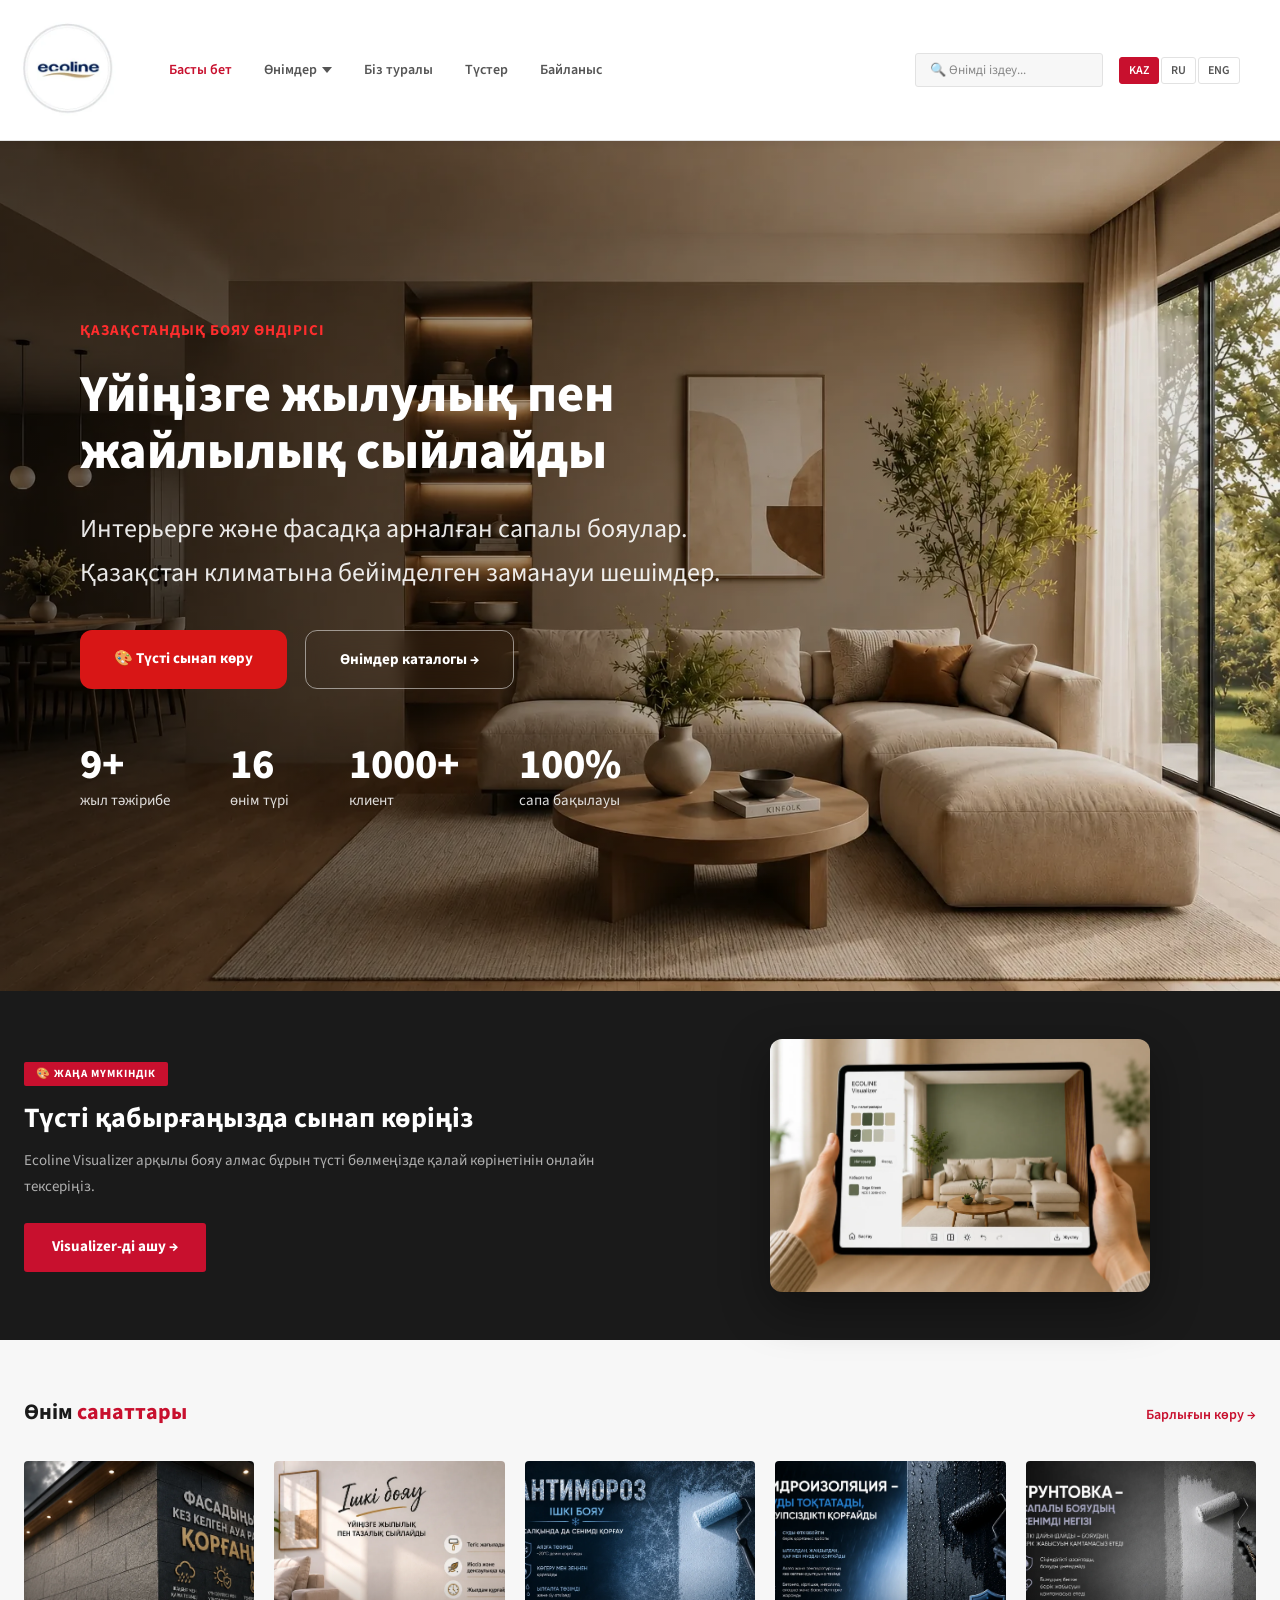
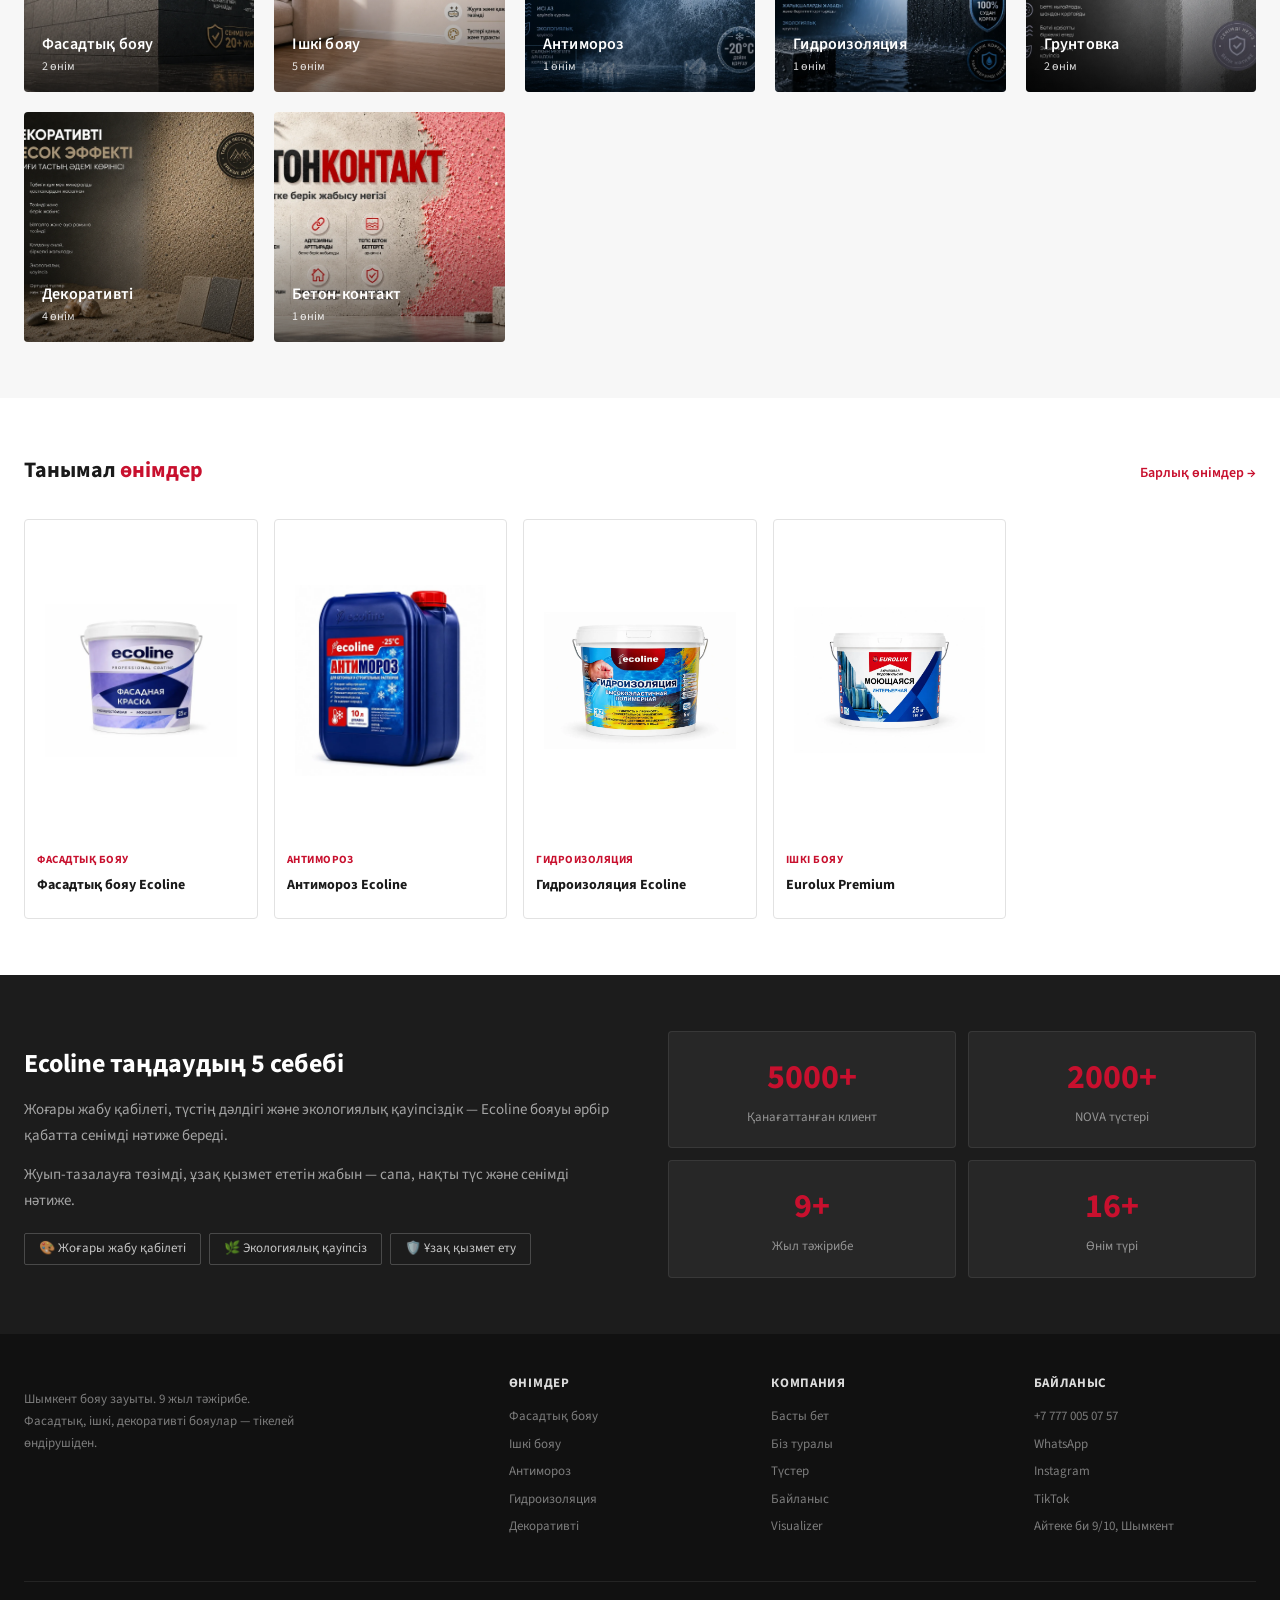
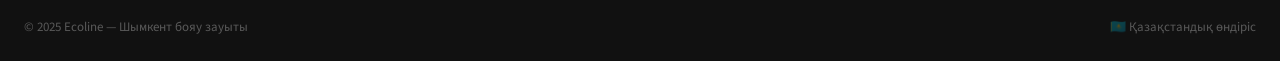
==== commit a5558a44: "Optimize images and assets to WebP" ====
--- a/index.html
+++ b/index.html
@@ -620,7 +620,7 @@
 <!-- HEADER -->
 <header>
   <div class="hd-inner">
-    <a href="index.html" style="display:flex;align-items:center;flex-shrink:0;margin-left:0;margin-right:32px"><img src="images/ecoline-logo.png" alt="Ecoline" height="120" style="display:block"></a>
+    <a href="index.html" style="display:flex;align-items:center;flex-shrink:0;margin-left:0;margin-right:32px"><img src="images/ecoline-logo.webp" alt="Ecoline" height="120" style="display:block"></a>
     <nav>
       <div class="nav-item">
         <button class="nav-link active" id="nav-home" onclick="goPage('home')">Басты бет</button>
@@ -825,7 +825,7 @@
 
       <!-- Visualizer -->
       <a href="visualizer.html" target="_blank" style="text-decoration:none;background:#f9fafb;border:1px solid #e5e7eb;border-radius:16px;overflow:hidden;transition:.2s;display:block" onmouseover="this.style.boxShadow='0 8px 24px rgba(0,0,0,.08)'" onmouseout="this.style.boxShadow='none'">
-        <div style="width:100%;aspect-ratio:16/10;overflow:hidden;background:#eee"><img src="images/card-visualizer.png" alt="Ecoline Visualizer" loading="lazy" style="width:100%;height:100%;object-fit:cover;display:block"></div>
+        <div style="width:100%;aspect-ratio:16/10;overflow:hidden;background:#eee"><img src="images/card-visualizer.webp" alt="Ecoline Visualizer" loading="lazy" style="width:100%;height:100%;object-fit:cover;display:block"></div>
         <div style="padding:24px 28px 28px">
           <div style="font-size:18px;font-weight:700;color:#1f2937;margin-bottom:8px" id="fc1-title">Ecoline Visualizer</div>
           <p style="font-size:13px;color:#6b7280;line-height:1.6;margin-bottom:12px" id="fc1-desc">Бөлме фотосына түс қолданып, нәтижені бірден көріңіз</p>
@@ -835,7 +835,7 @@
 
       <!-- Color Guide -->
       <a href="color-guide.html" style="text-decoration:none;background:#f9fafb;border:1px solid #e5e7eb;border-radius:16px;overflow:hidden;transition:.2s;display:block" onmouseover="this.style.boxShadow='0 8px 24px rgba(0,0,0,.08)'" onmouseout="this.style.boxShadow='none'">
-        <div style="width:100%;aspect-ratio:16/10;overflow:hidden;background:#eee"><img src="images/card-tips.png" alt="Түс кеңестері" loading="lazy" style="width:100%;height:100%;object-fit:cover;display:block"></div>
+        <div style="width:100%;aspect-ratio:16/10;overflow:hidden;background:#eee"><img src="images/card-tips.webp" alt="Түс кеңестері" loading="lazy" style="width:100%;height:100%;object-fit:cover;display:block"></div>
         <div style="padding:24px 28px 28px">
           <div style="font-size:18px;font-weight:700;color:#1f2937;margin-bottom:8px" id="fc2-title">Түс кеңестері</div>
           <p style="font-size:13px;color:#6b7280;line-height:1.6;margin-bottom:12px" id="fc2-desc">Қалай дұрыс түс таңдау керек? 60-30-10 қағидасы, палитралар</p>
@@ -845,7 +845,7 @@
 
       <!-- Kolir -->
       <a href="https://wa.me/77770050757?text=Колер%20тапсырыс%20бергім%20келеді" target="_blank" style="text-decoration:none;background:#f9fafb;border:1px solid #e5e7eb;border-radius:16px;overflow:hidden;transition:.2s;display:block" onmouseover="this.style.boxShadow='0 8px 24px rgba(0,0,0,.08)'" onmouseout="this.style.boxShadow='none'">
-        <div style="width:100%;aspect-ratio:16/10;overflow:hidden;background:#eee"><img src="images/card-kolir.png" alt="Колер тапсырыс" loading="lazy" style="width:100%;height:100%;object-fit:cover;display:block"></div>
+        <div style="width:100%;aspect-ratio:16/10;overflow:hidden;background:#eee"><img src="images/card-kolir.webp" alt="Колер тапсырыс" loading="lazy" style="width:100%;height:100%;object-fit:cover;display:block"></div>
         <div style="padding:24px 28px 28px">
           <div style="font-size:18px;font-weight:700;color:#1f2937;margin-bottom:8px" id="fc3-title">Колер тапсырыс</div>
           <p style="font-size:13px;color:#6b7280;line-height:1.6;margin-bottom:12px" id="fc3-desc">Кез келген RAL/Pantone түсін бояуға аудара аламыз</p>
@@ -881,9 +881,9 @@
 
     <!-- ФОТО ГАЛЕРЕЯ -->
     <div style="display:grid;grid-template-columns:1fr 1fr;grid-template-rows:300px 300px;gap:12px;margin-bottom:64px;border-radius:12px;overflow:hidden">
-      <img src="images/ECOLINE_production_line_compressed.jpg" alt="Ecoline зауыт" style="width:100%;height:100%;object-fit:cover;grid-row:span 2">
-      <img src="images/ECOLINE_factory_logo_compressed.jpg" alt="Ecoline өндіріс" style="width:100%;height:100%;object-fit:cover">
-      <img src="images/ECOLINE_warehouse_compressed.jpg" alt="Ecoline қойма" style="width:100%;height:100%;object-fit:cover">
+      <img src="images/ECOLINE_production_line_compressed.webp" alt="Ecoline зауыт" style="width:100%;height:100%;object-fit:cover;grid-row:span 2">
+      <img src="images/ECOLINE_factory_logo_compressed.webp" alt="Ecoline өндіріс" style="width:100%;height:100%;object-fit:cover">
+      <img src="images/ECOLINE_warehouse_compressed.webp" alt="Ecoline қойма" style="width:100%;height:100%;object-fit:cover">
     </div>
 
     <!-- СИПАТТАМА -->
@@ -894,7 +894,7 @@
         <p style="color:#555;line-height:1.8;font-size:15px" id="abt-p2">Біздің басты мақсатымыз – тұтынушыларға сенімді, ұзақ мерзімді және экологиялық жауапты шешімдер ұсыну. Әрбір өнім халықаралық сапа стандарттарына сәйкес әзірленіп, қауіпсіздік пен тиімділіктің жоғары деңгейін қамтамасыз етеді.</p>
       </div>
       <div>
-        <img src="images/ECOLINE_laboratory_compressed.jpg" alt="Ecoline зертхана" style="width:100%;border-radius:12px;object-fit:cover;height:320px">
+        <img src="images/ECOLINE_laboratory_compressed.webp" alt="Ecoline зертхана" style="width:100%;border-radius:12px;object-fit:cover;height:320px">
       </div>
     </div>
 
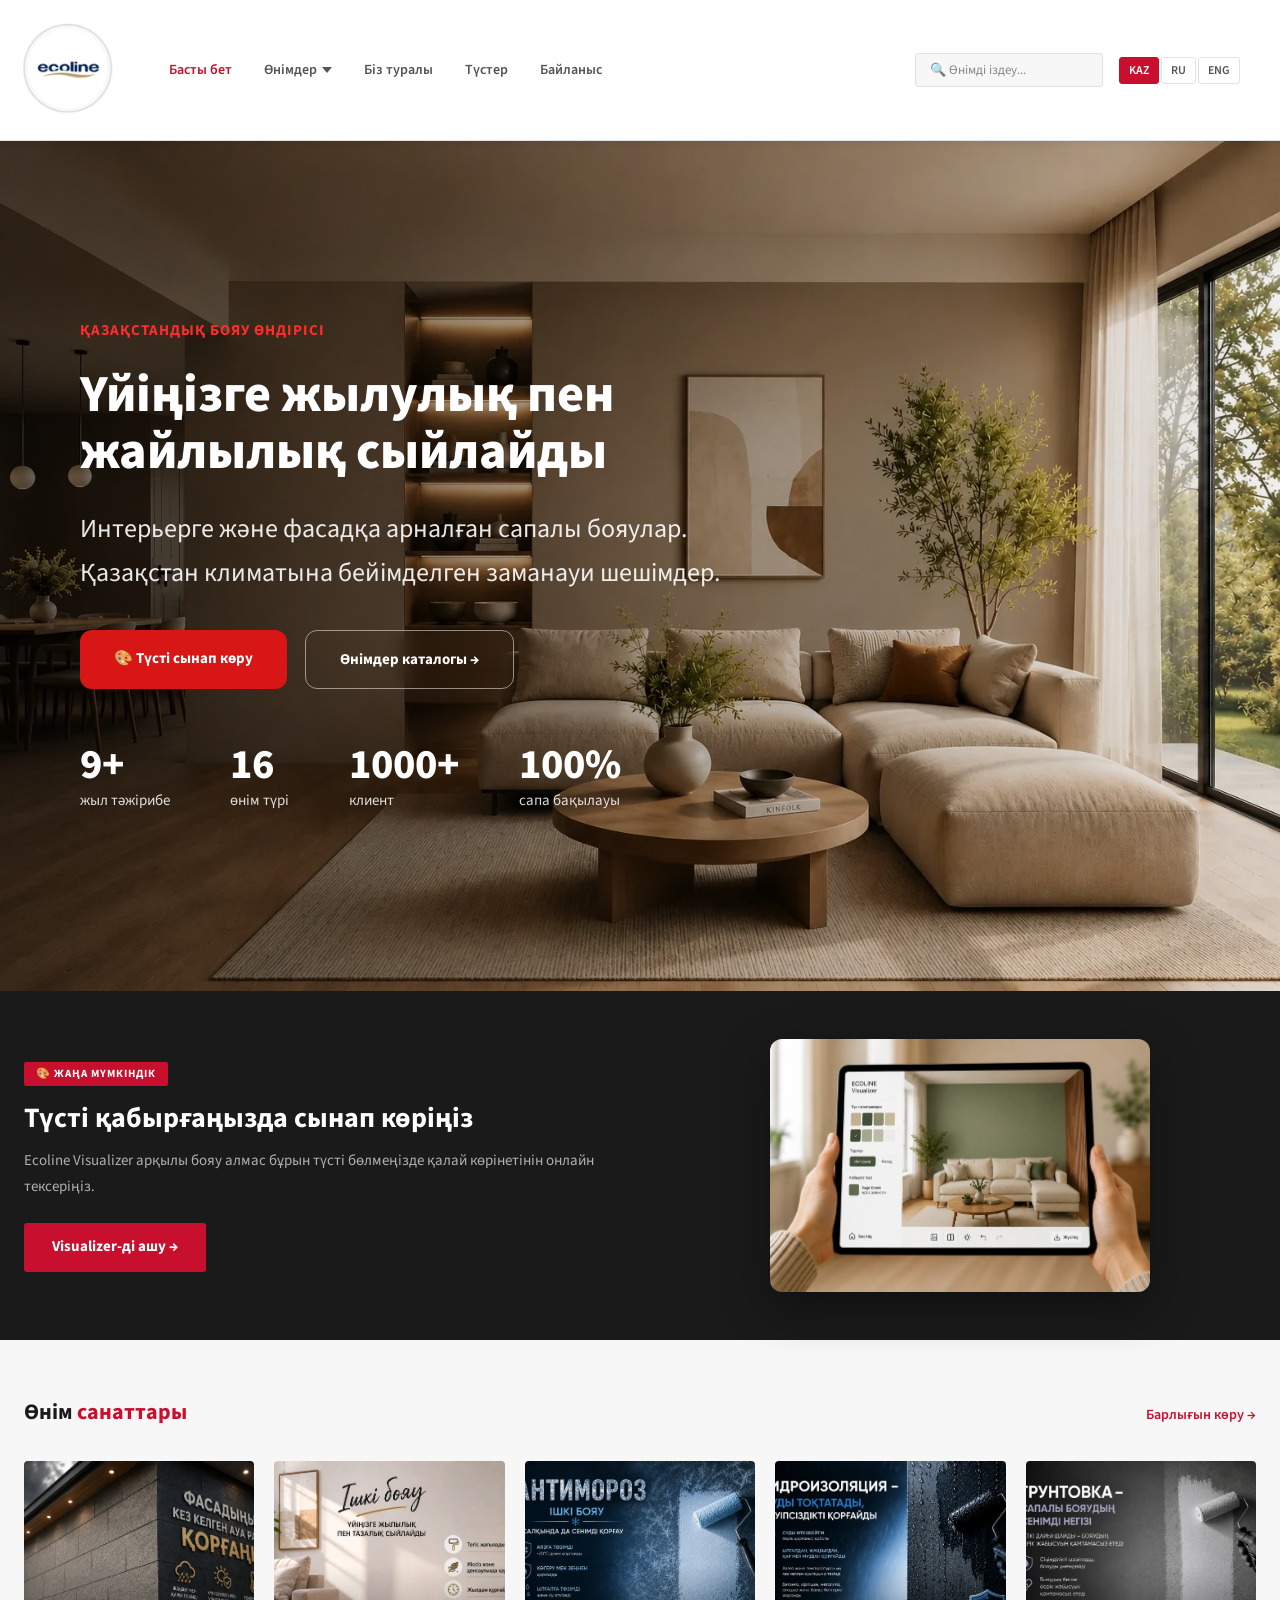
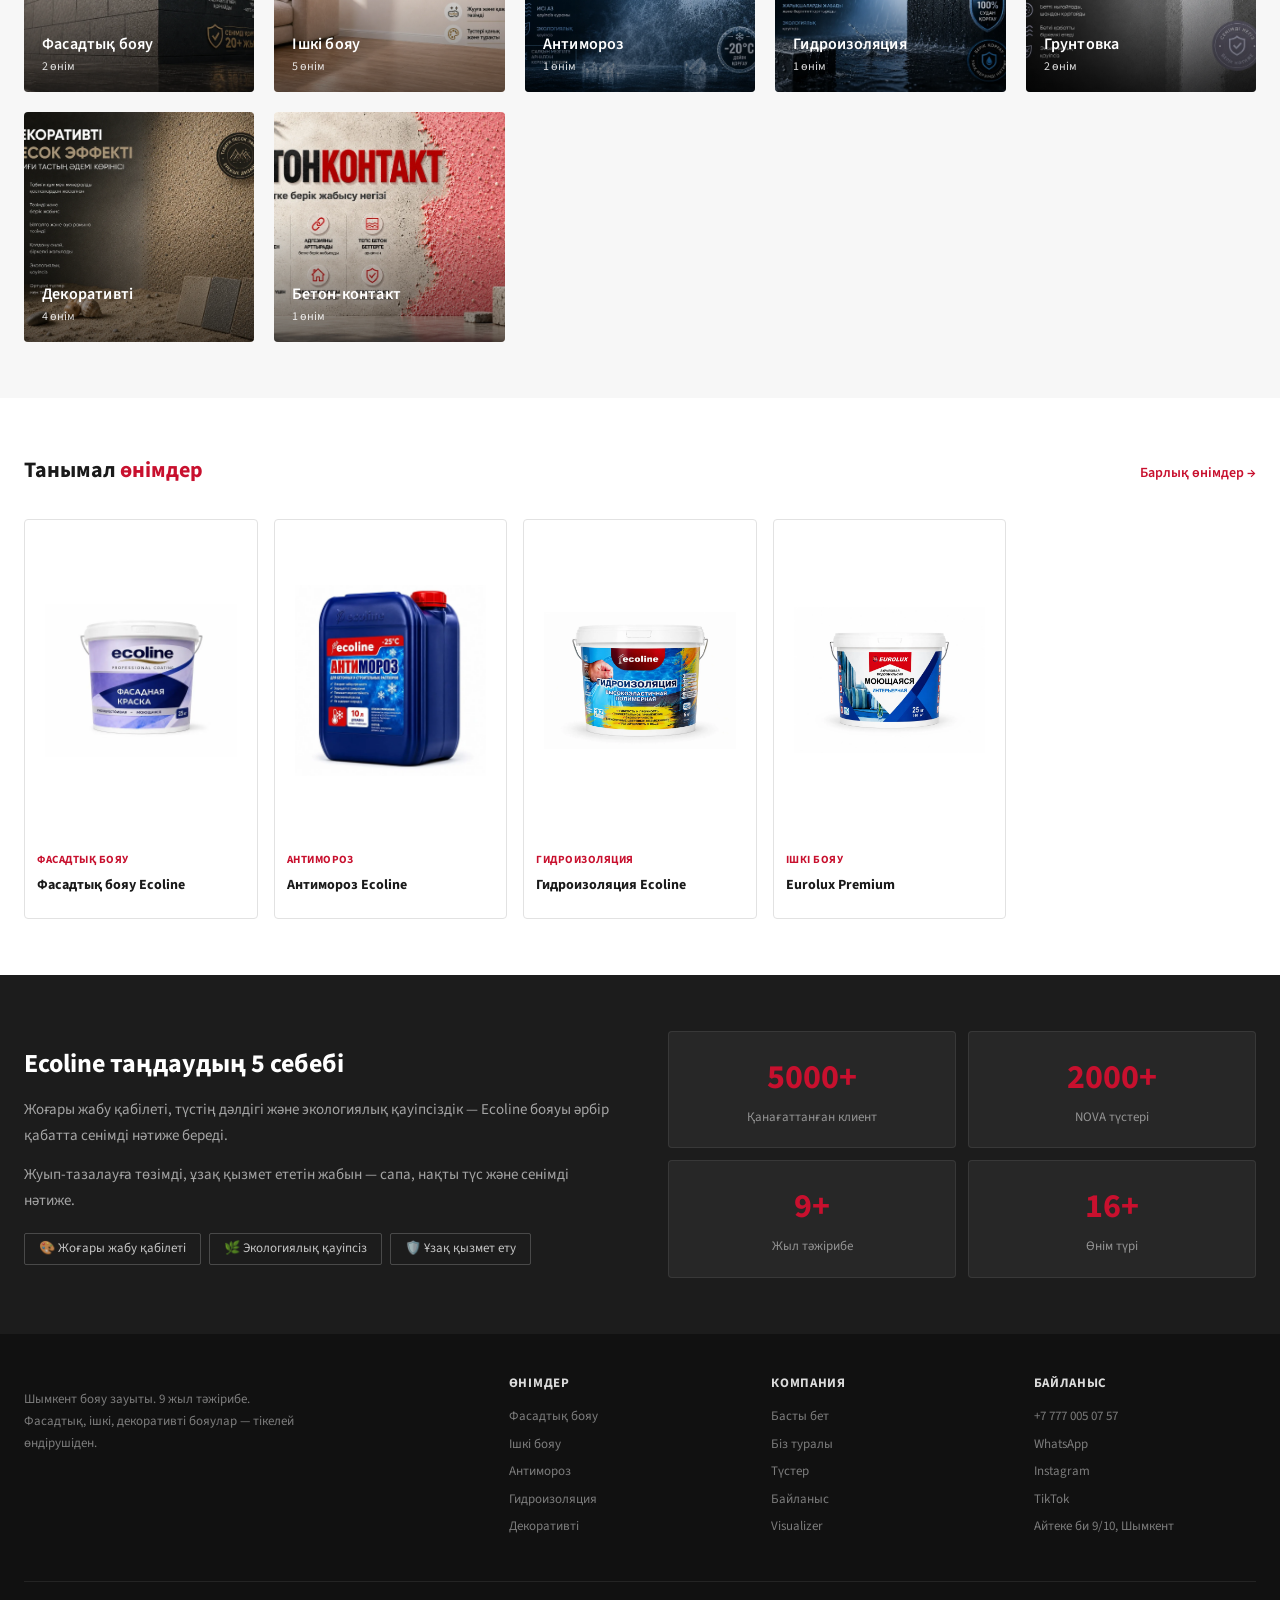
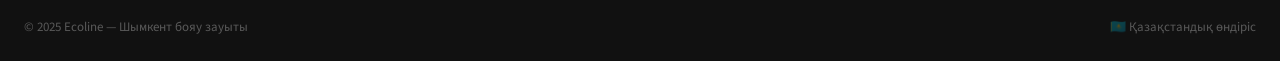
==== commit 8edf1f10: "Update index.html" ====
--- a/index.html
+++ b/index.html
@@ -252,11 +252,29 @@
 .ft-bottom a{color:rgba(255,255,255,.3);transition:.15s}
 .ft-bottom a:hover{color:rgba(255,255,255,.7)}
 
+/* Color Guide Section */
+.tip-cards{display:grid;grid-template-columns:repeat(3,1fr);gap:16px;margin:32px 0}
+.tip-card{background:var(--light,#f9fafb);border:1px solid #e5e7eb;border-radius:12px;padding:20px;text-align:center;transition:.2s;cursor:pointer;text-decoration:none;color:#1f2937}
+.tip-card:hover{box-shadow:0 4px 12px rgba(0,0,0,.08);transform:translateY(-2px)}
+.tip-card-icon{font-size:36px;margin-bottom:8px}
+.tip-card-name{font-size:15px;font-weight:600;margin-bottom:6px}
+.tip-card-desc{font-size:12px;color:#6b7280;line-height:1.5}
+.tip-card-link{display:inline-block;margin-top:10px;font-size:13px;color:#dc2626;font-weight:600}
+.cg-section{margin:40px 0}
+.cg-title{font-size:24px;font-weight:700;color:#1f2937;margin-bottom:16px;line-height:1.3}
+.cg-intro{color:#4b5563;font-size:15px;line-height:1.8;margin-bottom:24px}
+.cg-room-grid{display:grid;grid-template-columns:1fr 1fr;gap:16px;margin-bottom:24px}
+.cg-room{background:#f9fafb;border:1px solid #e5e7eb;border-radius:12px;padding:20px}
+.cg-room-icon{font-size:28px;margin-bottom:8px}
+.cg-room-name{font-size:15px;font-weight:600;color:#1f2937;margin-bottom:6px}
+.cg-room-tip{font-size:13px;color:#6b7280;line-height:1.6}
+.cg-cta{color:#4b5563;font-size:14px;line-height:1.7;padding:16px 20px;background:linear-gradient(135deg,#fef3c7,#fde68a);border-radius:12px;margin-top:8px}
+
 /* MOBILE */
 /* ── TABLET 900px ── */
 @media(max-width:900px){
   .hero-inner{grid-template-columns:1fr;text-align:center}
-  .hero-stats{grid-template-columns:repeat(3,1fr);margin-top:32px}
+  .hero-stats{display:grid;grid-template-columns:repeat(4,1fr);gap:16px;margin-top:32px}
   .hero-actions{justify-content:center}
   .ab-inner{grid-template-columns:1fr}
   .ab-grid{grid-template-columns:repeat(4,1fr)}
@@ -269,6 +287,7 @@
   .sf-layout{grid-template-columns:1fr}
   .viz-banner{grid-template-columns:1fr;text-align:center}
   .viz-banner-img{max-width:280px}
+  .tip-cards{grid-template-columns:1fr 1fr}
 }
 
 /* ── MOBILE 640px ── */
@@ -278,18 +297,25 @@
   .hd-search{display:none!important}
   .hd-right .lang-wrap{display:none}
   .burger{display:flex}
-  .hd-inner{height:140px}
+  .hd-inner{height:70px;padding:0 16px}
   .logo-name{font-size:17px}
   .logo-box{width:32px;height:32px;font-size:15px}
+  .hd-inner img{max-height:55px!important}
 
   /* Hero */
   .hero{min-height:auto}
+  .hero-premium{min-height:auto}
+  .hero-bg{object-position:65% center}
+  .hero-overlay{background:linear-gradient(180deg,rgba(0,0,0,.5) 0%,rgba(0,0,0,.3) 60%,rgba(0,0,0,.15) 100%)!important}
+  .hero-content{min-height:auto!important;height:auto!important;padding:60px 16px 40px!important}
   .hero-inner{padding:40px 16px}
   .hero h1{font-size:28px}
   .hero-desc{font-size:15px}
-  .hero-stats{gap:0}
+  .hero-stats{display:grid;grid-template-columns:repeat(2,1fr);gap:12px}
   .hero-stat{padding:14px 8px}
   .hero-stat-num{font-size:26px}
+  .stat strong{font-size:24px}
+  .stat span{font-size:12px}
   .btn-red,.btn-outline{padding:11px 20px;font-size:14px}
 
   
@@ -338,31 +364,15 @@
   .contact-wrap{padding:24px 16px}
 
   /* Colors */
-
-/* Color Guide Section */
-
-/* Color Guide Tip Cards */
-.tip-cards{display:grid;grid-template-columns:repeat(3,1fr);gap:16px;margin:32px 0}
-.tip-card{background:var(--light,#f9fafb);border:1px solid #e5e7eb;border-radius:12px;padding:20px;text-align:center;transition:.2s;cursor:pointer;text-decoration:none;color:#1f2937}
-.tip-card:hover{box-shadow:0 4px 12px rgba(0,0,0,.08);transform:translateY(-2px)}
-.tip-card-icon{font-size:36px;margin-bottom:8px}
-.tip-card-name{font-size:15px;font-weight:600;margin-bottom:6px}
-.tip-card-desc{font-size:12px;color:#6b7280;line-height:1.5}
-.tip-card-link{display:inline-block;margin-top:10px;font-size:13px;color:#dc2626;font-weight:600}
-
-.cg-section{margin:40px 0}
-.cg-title{font-size:24px;font-weight:700;color:#1f2937;margin-bottom:16px;line-height:1.3}
-.cg-intro{color:#4b5563;font-size:15px;line-height:1.8;margin-bottom:24px}
-.cg-room-grid{display:grid;grid-template-columns:1fr 1fr;gap:16px;margin-bottom:24px}
-.cg-room{background:#f9fafb;border:1px solid #e5e7eb;border-radius:12px;padding:20px}
-.cg-room-icon{font-size:28px;margin-bottom:8px}
-.cg-room-name{font-size:15px;font-weight:600;color:#1f2937;margin-bottom:6px}
-.cg-room-tip{font-size:13px;color:#6b7280;line-height:1.6}
-.cg-cta{color:#4b5563;font-size:14px;line-height:1.7;padding:16px 20px;background:linear-gradient(135deg,#fef3c7,#fde68a);border-radius:12px;margin-top:8px}
-
   .colors-wrap{padding:24px 16px}
   .color-sections{grid-template-columns:1fr}
   .kolir-card{flex-direction:column;text-align:center;padding:16px}
+  .tip-cards{grid-template-columns:1fr!important;gap:12px}
+  .cg-room-grid{grid-template-columns:1fr}
+  .cg-title{font-size:20px}
+  .abt-gallery{grid-template-columns:1fr!important;grid-template-rows:200px 200px 200px!important}
+  .abt-gallery img{grid-row:span 1!important}
+  .abt-desc{grid-template-columns:1fr!important;gap:24px!important}
 
   /* Footer */
   .ft-top{grid-template-columns:1fr;gap:24px}
@@ -374,7 +384,7 @@
 /* ── SMALL MOBILE 380px ── */
 @media(max-width:380px){
   .prod-grid{grid-template-columns:1fr}
-  .hero-stats{grid-template-columns:repeat(3,1fr)}
+  .hero-stats{grid-template-columns:repeat(2,1fr)!important}
   .cat-grid{grid-template-columns:repeat(2,1fr)}
   .mp-pictos{flex-wrap:wrap}
   .mp-picto{min-width:30%}
@@ -520,7 +530,7 @@
 .burger.open span:nth-child(1){transform:translateY(7px) rotate(45deg)}
 .burger.open span:nth-child(2){opacity:0}
 .burger.open span:nth-child(3){transform:translateY(-7px) rotate(-45deg)}
-.mobile-menu{display:none;position:fixed;top:64px;left:0;right:0;background:#fff;border-bottom:2px solid var(--red);box-shadow:0 8px 24px rgba(0,0,0,.12);z-index:199;flex-direction:column}
+.mobile-menu{display:none;position:fixed;top:70px;left:0;right:0;background:#fff;border-bottom:2px solid var(--red);box-shadow:0 8px 24px rgba(0,0,0,.12);z-index:199;flex-direction:column}
 .mobile-menu.open{display:flex}
 .mobile-menu a{padding:14px 24px;font-size:15px;font-weight:600;color:var(--text);border-bottom:1px solid var(--border);cursor:pointer;transition:.15s;display:flex;align-items:center;gap:10px}
 .mobile-menu a:hover{color:var(--red);background:var(--light)}
@@ -670,17 +680,16 @@
 <!-- МОБИЛЬ МЕНЮ -->
 <div class="mobile-menu" id="mobile-menu">
   <a onclick="mGoPage('home')" id="mm-home">🏠 Басты бет</a>
-  <div class="mm-head" id="mm-head">Өнімдер</div>
-  <div class="mm-cat" onclick="mFilterAndGo('Фасадтық бояу')" id="mm-fasad">🏠 Фасадтық бояу</div>
-  <div class="mm-cat" onclick="mFilterAndGo('Ішкі бояу')" id="mm-ishki">🎨 Ішкі бояу</div>
-  <div class="mm-cat" onclick="mFilterAndGo('Антимороз')" id="mm-anti">❄️ Антимороз</div>
-  <div class="mm-cat" onclick="mFilterAndGo('Гидроизоляция')" id="mm-hydro">💧 Гидроизоляция</div>
-  <div class="mm-cat" onclick="mFilterAndGo('Грунтовка')" id="mm-grunt">🔧 Грунтовка</div>
-  <div class="mm-cat" onclick="mFilterAndGo('Декоративті')" id="mm-dekor">✨ Декоративті</div>
-  <div class="mm-cat" onclick="mFilterAndGo('Бетон-контакт')" id="mm-beton">🏗️ Бетон-контакт</div>
+  <a onclick="mGoPage('products')" id="mm-head">🎨 Өнімдер</a>
+  <a onclick="mGoPage('about')" id="mm-about">ℹ️ Біз туралы</a>
   <a onclick="mGoPage('colors')" id="mm-colors">🎨 Түстер</a>
   <a onclick="mGoPage('contact')" id="mm-contact">📍 Байланыс</a>
   <a href="tel:+77770050757">📱 +7 777 005 07 57</a>
+  <div style="display:flex;gap:6px;padding:14px 24px;border-bottom:1px solid var(--border)">
+    <button class="lang-btn active" onclick="setLang('kk');document.getElementById('mobile-menu').classList.remove('open');document.querySelector('.burger').classList.remove('open')" id="mm-lang-kk">KAZ</button>
+    <button class="lang-btn" onclick="setLang('ru');document.getElementById('mobile-menu').classList.remove('open');document.querySelector('.burger').classList.remove('open')" id="mm-lang-ru">RU</button>
+    <button class="lang-btn" onclick="setLang('en');document.getElementById('mobile-menu').classList.remove('open');document.querySelector('.burger').classList.remove('open')" id="mm-lang-en">ENG</button>
+  </div>
 </div>
 
 <!-- ═══════════════════════════════════════════ -->
@@ -880,14 +889,14 @@
   <div style="max-width:1280px;margin:0 auto;padding:48px 24px">
 
     <!-- ФОТО ГАЛЕРЕЯ -->
-    <div style="display:grid;grid-template-columns:1fr 1fr;grid-template-rows:300px 300px;gap:12px;margin-bottom:64px;border-radius:12px;overflow:hidden">
+    <div class="abt-gallery" style="display:grid;grid-template-columns:1fr 1fr;grid-template-rows:300px 300px;gap:12px;margin-bottom:64px;border-radius:12px;overflow:hidden">
       <img src="images/ECOLINE_production_line_compressed.webp" alt="Ecoline зауыт" style="width:100%;height:100%;object-fit:cover;grid-row:span 2">
       <img src="images/ECOLINE_factory_logo_compressed.webp" alt="Ecoline өндіріс" style="width:100%;height:100%;object-fit:cover">
       <img src="images/ECOLINE_warehouse_compressed.webp" alt="Ecoline қойма" style="width:100%;height:100%;object-fit:cover">
     </div>
 
     <!-- СИПАТТАМА -->
-    <div style="display:grid;grid-template-columns:1fr 1fr;gap:48px;margin-bottom:64px;align-items:center">
+    <div class="abt-desc" style="display:grid;grid-template-columns:1fr 1fr;gap:48px;margin-bottom:64px;align-items:center">
       <div>
         
         <p style="color:#555;line-height:1.8;font-size:15px;margin-bottom:16px" id="abt-p1">Біз заманауи технологияларды қолдана отырып, жоғары сапалы бояулар, сәндік жабындар, қорғаныс материалдары және жылу жүйелеріне арналған сұйық антифриздер ұсынамыз.</p>
@@ -1234,11 +1243,10 @@
     dd_fasad:'🏠 Фасадтық бояу', dd_ishki:'🎨 Ішкі бояу', dd_anti:'❄️ Антимороз',
     dd_hydro:'💧 Гидроизоляция', dd_grunt:'🔧 Грунтовка', dd_dekor:'✨ Декоративті', dd_beton:'🏗️ Бетон-контакт',
     // MOBILE MENU
-    mm_home:'🏠 Басты бет', mm_head:'Өнімдер',
+    mm_home:'🏠 Басты бет', mm_head:'🎨 Өнімдер',
     mm_fasad:'🏠 Фасадтық бояу', mm_ishki:'🎨 Ішкі бояу', mm_anti:'❄️ Антимороз',
     mm_hydro:'💧 Гидроизоляция', mm_grunt:'🔧 Грунтовка', mm_dekor:'✨ Декоративті', mm_beton:'🏗️ Бетон-контакт',
-    mm_colors:'🎨 Түстер', mm_contact:'📍 Байланыс',
-    // FOOTER
+    mm_colors:'🎨 Түстер', mm_contact:'📍 Байланыс', mm_about:'ℹ️ Біз туралы',
     ft_desc:'Шымкент бояу зауыты. 9 жыл тәжірибе. Фасадтық, ішкі, декоративті бояулар — тікелей өндірушіден.',
     ft_h_products:'Өнімдер', ft_h_company:'Компания', ft_h_contact:'Байланыс',
     ft_l_fasad:'Фасадтық бояу', ft_l_ishki:'Ішкі бояу', ft_l_anti:'Антимороз', ft_l_hydro:'Гидроизоляция', ft_l_dekor:'Декоративті',
@@ -1336,10 +1344,10 @@
     dd_head:'Категории',
     dd_fasad:'🏠 Фасадная краска', dd_ishki:'🎨 Интерьерная краска', dd_anti:'❄️ Антимороз',
     dd_hydro:'💧 Гидроизоляция', dd_grunt:'🔧 Грунтовка', dd_dekor:'✨ Декоративная', dd_beton:'🏗️ Бетон-контакт',
-    mm_home:'🏠 Главная', mm_head:'Продукты',
+    mm_home:'🏠 Главная', mm_head:'🎨 Продукты',
     mm_fasad:'🏠 Фасадная краска', mm_ishki:'🎨 Интерьерная краска', mm_anti:'❄️ Антимороз',
     mm_hydro:'💧 Гидроизоляция', mm_grunt:'🔧 Грунтовка', mm_dekor:'✨ Декоративная', mm_beton:'🏗️ Бетон-контакт',
-    mm_colors:'🎨 Цвета', mm_contact:'📍 Контакты',
+    mm_colors:'🎨 Цвета', mm_contact:'📍 Контакты', mm_about:'ℹ️ О нас',
     ft_desc:'Шымкентский завод красок. 9 лет опыта. Фасадные, интерьерные, декоративные краски — напрямую от производителя.',
     ft_h_products:'Продукты', ft_h_company:'Компания', ft_h_contact:'Контакты',
     ft_l_fasad:'Фасадная краска', ft_l_ishki:'Интерьерная краска', ft_l_anti:'Антимороз', ft_l_hydro:'Гидроизоляция', ft_l_dekor:'Декоративная',
@@ -1434,10 +1442,10 @@
     dd_head:'Categories',
     dd_fasad:'🏠 Facade paint', dd_ishki:'🎨 Interior paint', dd_anti:'❄️ Antifreeze',
     dd_hydro:'💧 Waterproofing', dd_grunt:'🔧 Primer', dd_dekor:'✨ Decorative', dd_beton:'🏗️ Concrete contact',
-    mm_home:'🏠 Home', mm_head:'Products',
+    mm_home:'🏠 Home', mm_head:'🎨 Products',
     mm_fasad:'🏠 Facade paint', mm_ishki:'🎨 Interior paint', mm_anti:'❄️ Antifreeze',
     mm_hydro:'💧 Waterproofing', mm_grunt:'🔧 Primer', mm_dekor:'✨ Decorative', mm_beton:'🏗️ Concrete contact',
-    mm_colors:'🎨 Colors', mm_contact:'📍 Contact',
+    mm_colors:'🎨 Colors', mm_contact:'📍 Contact', mm_about:'ℹ️ About us',
     ft_desc:'Shymkent paint factory. 9 years of experience. Facade, interior, decorative paints — direct from manufacturer.',
     ft_h_products:'Products', ft_h_company:'Company', ft_h_contact:'Contact',
     ft_l_fasad:'Facade paint', ft_l_ishki:'Interior paint', ft_l_anti:'Antifreeze', ft_l_hydro:'Waterproofing', ft_l_dekor:'Decorative',
@@ -1471,6 +1479,8 @@
   document.querySelectorAll('.lang-btn').forEach(b => b.classList.remove('active'));
   const lb = document.getElementById('lang-' + lang);
   if (lb) lb.classList.add('active');
+  const mlb = document.getElementById('mm-lang-' + lang);
+  if (mlb) mlb.classList.add('active');
   const T = TRANSLATIONS[lang];
 
   // Helper
@@ -1588,7 +1598,7 @@
   s('mm-home', T.mm_home); s('mm-head', T.mm_head);
   s('mm-fasad', T.mm_fasad); s('mm-ishki', T.mm_ishki); s('mm-anti', T.mm_anti);
   s('mm-hydro', T.mm_hydro); s('mm-grunt', T.mm_grunt); s('mm-dekor', T.mm_dekor); s('mm-beton', T.mm_beton);
-  s('mm-colors', T.mm_colors); s('mm-contact', T.mm_contact);
+  s('mm-colors', T.mm_colors); s('mm-contact', T.mm_contact); s('mm-about', T.mm_about);
 
   // FOOTER
   s('ft-desc', T.ft_desc);
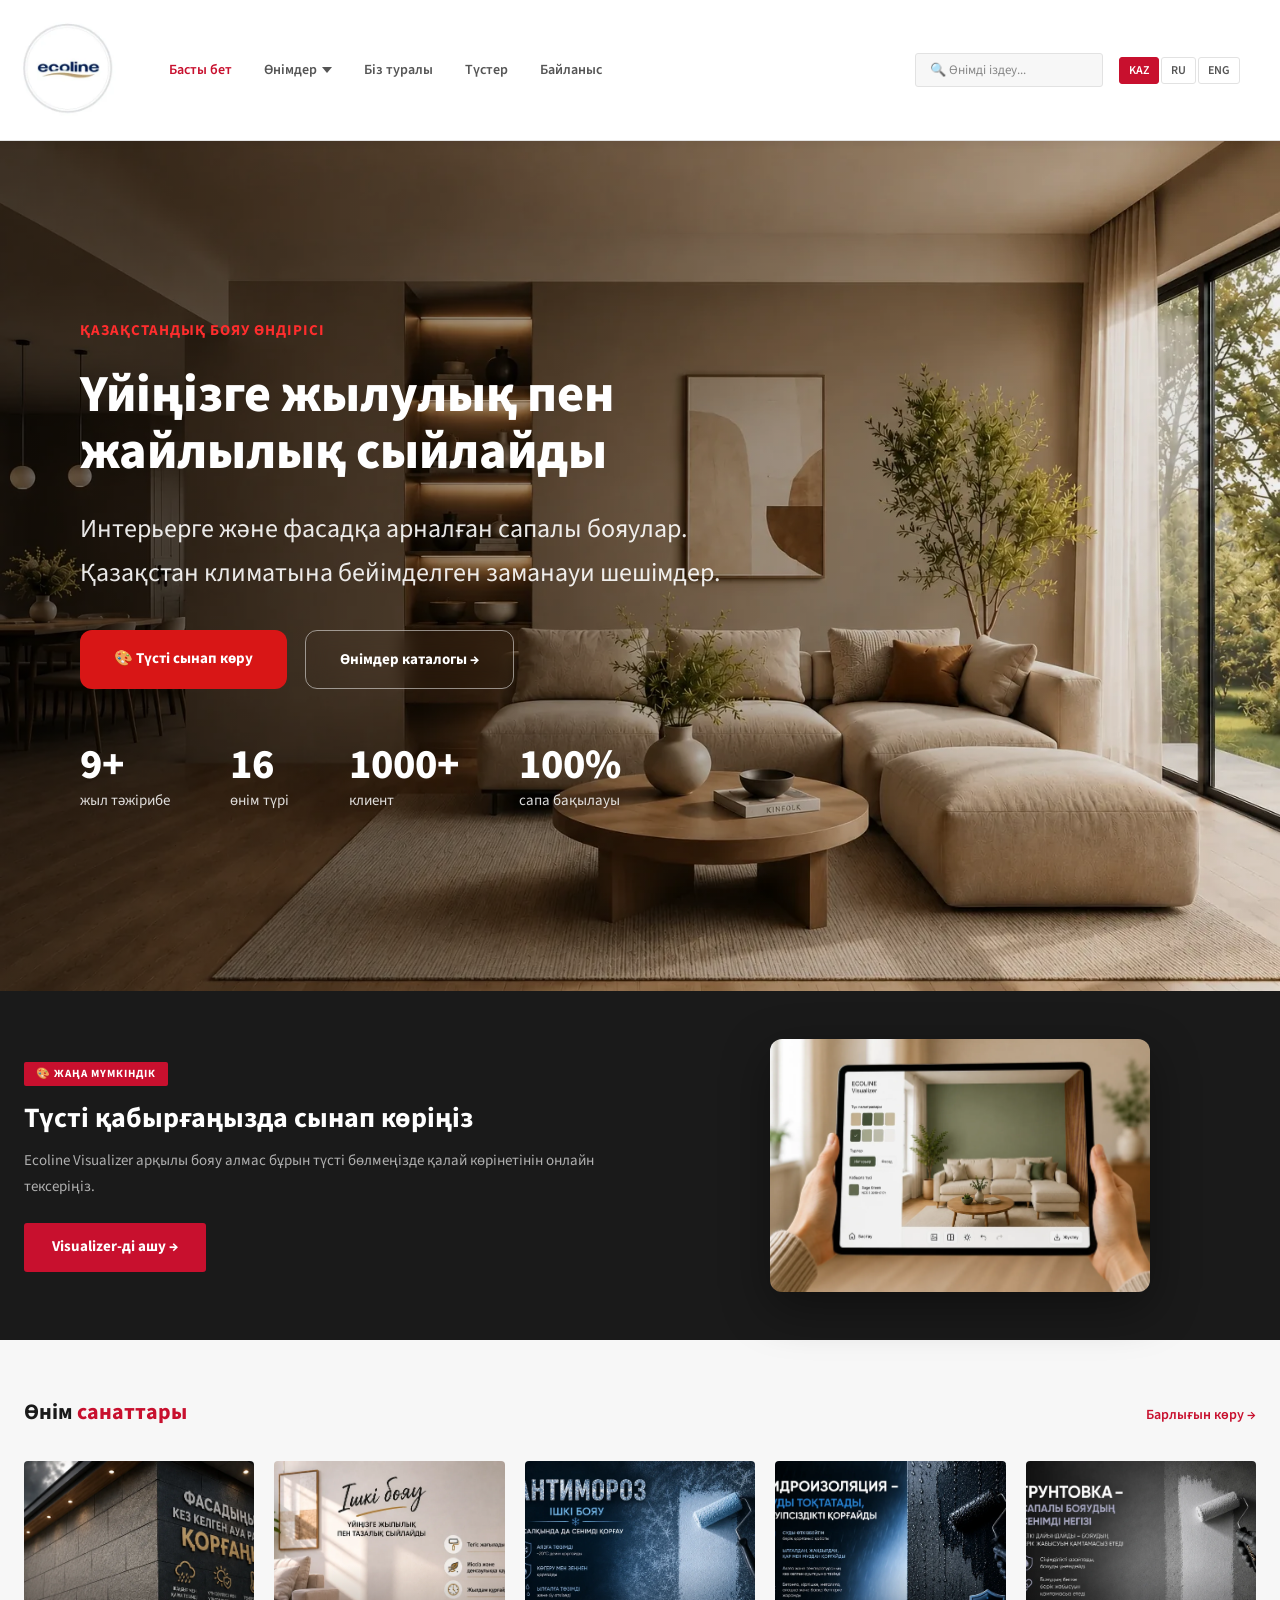
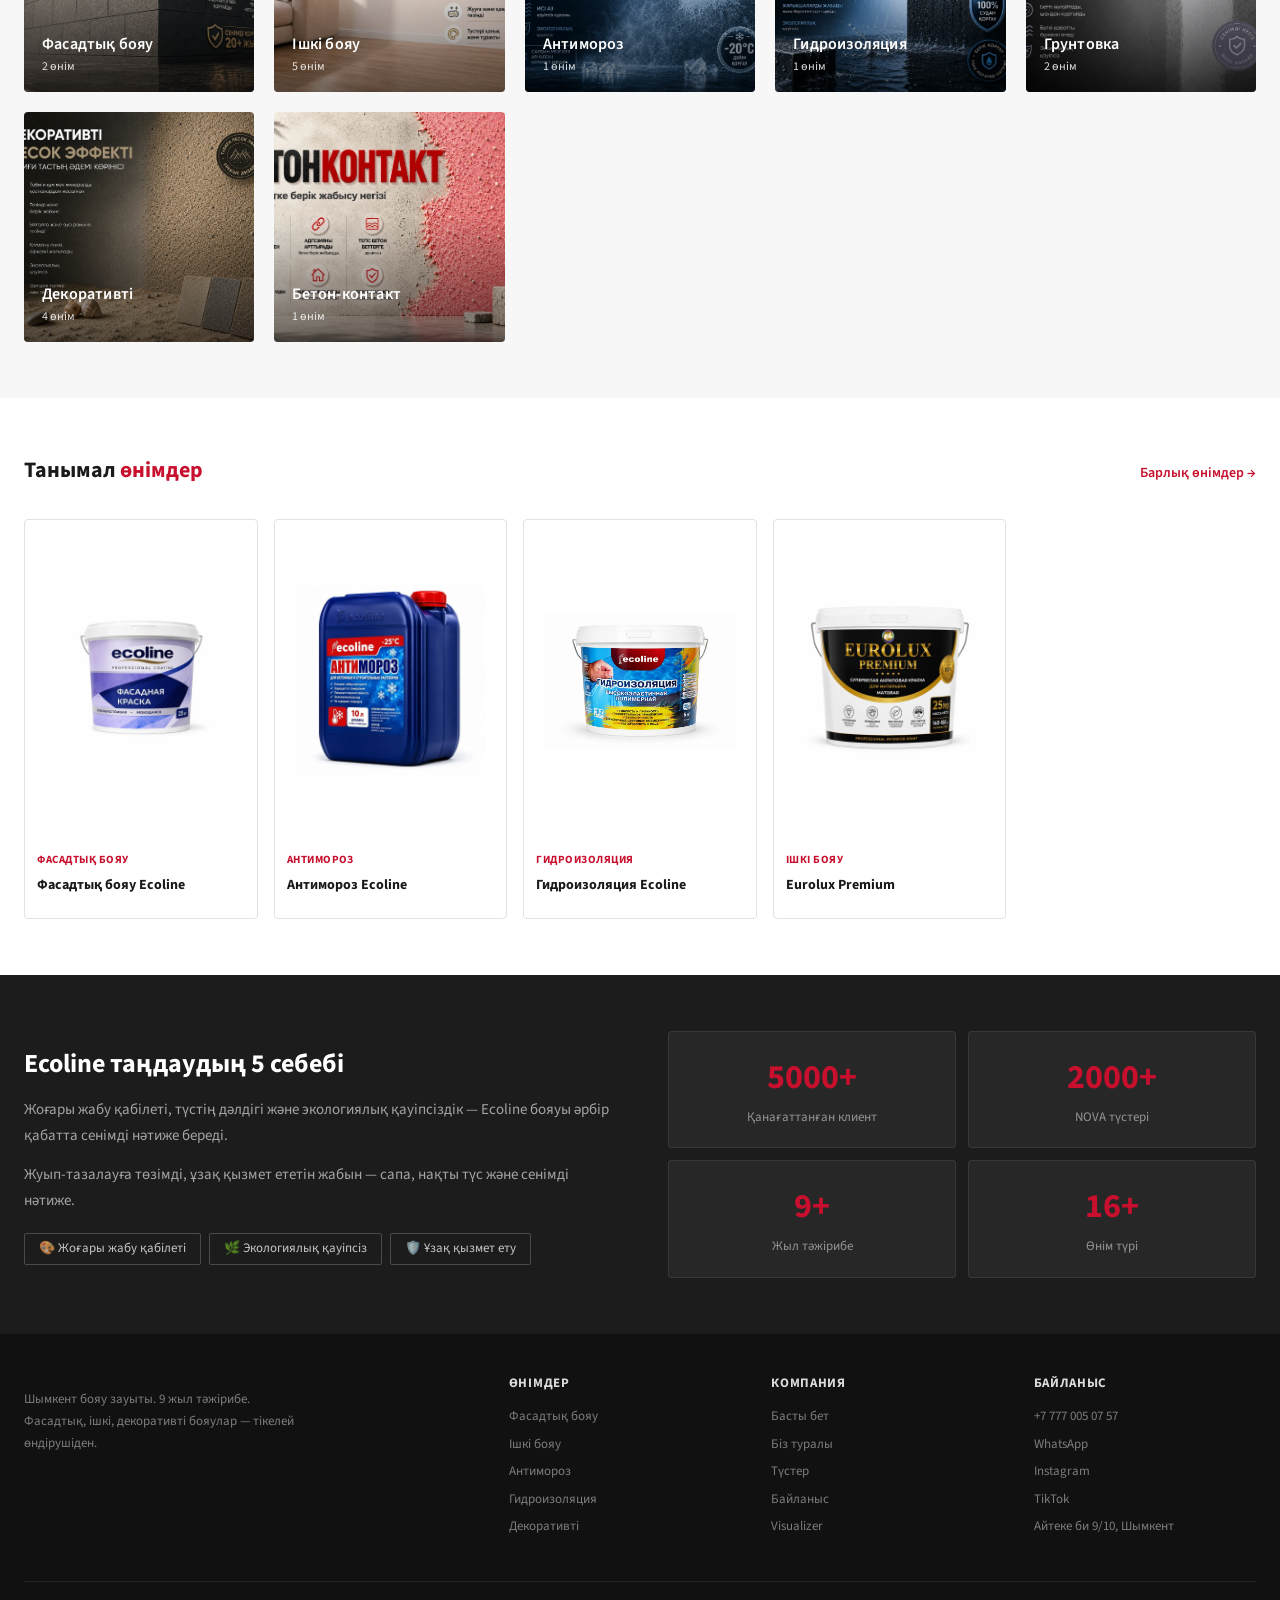
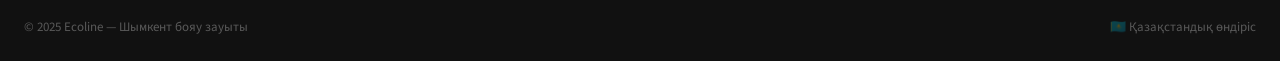
==== commit 7906f0b5: "Update index.html" ====
--- a/index.html
+++ b/index.html
@@ -706,7 +706,7 @@
     <h1 id="hero-h1">Үйіңізге жылулық пен<br>жайлылық сыйлайды</h1>
     <p id="hero-p">Интерьерге және фасадқа арналған сапалы бояулар.<br>Қазақстан климатына бейімделген заманауи шешімдер.</p>
     <div class="hero-buttons">
-      <a href="visualizer.html" target="_blank" class="btn-primary" id="hero-btn1">🎨 Түсті сынап көру</a>
+      <a href="https://ecoline-v2.vercel.app" target="_blank" class="btn-primary" id="hero-btn1">🎨 Түсті сынап көру</a>
       <button class="btn-secondary" onclick="goPage('products')" id="hero-btn2">Өнімдер каталогы →</button>
     </div>
     <div class="hero-stats">
@@ -729,7 +729,7 @@
         <div class="viz-banner-label" id="viz-label">🎨 Жаңа мүмкіндік</div>
         <h2 class="viz-banner-title" id="viz-title">Түсті қабырғаңызда сынап көріңіз</h2>
         <p class="viz-banner-desc" id="viz-desc">Ecoline Visualizer арқылы бояу алмас бұрын түсті бөлмеңізде қалай көрінетінін онлайн тексеріңіз.</p>
-        <a class="viz-banner-btn" href="visualizer.html" target="_blank" id="viz-btn">Visualizer-ді ашу →</a>
+        <a class="viz-banner-btn" href="https://ecoline-v2.vercel.app" target="_blank" id="viz-btn">Visualizer-ді ашу →</a>
       </div>
       <div class="viz-banner-right">
         <img src="images/Ecoline_compressed.webp" alt="Ecoline бояу" class="viz-banner-img">
@@ -833,7 +833,7 @@
     <div style="display:grid;grid-template-columns:repeat(3,1fr);gap:20px;margin-bottom:48px">
 
       <!-- Visualizer -->
-      <a href="visualizer.html" target="_blank" style="text-decoration:none;background:#f9fafb;border:1px solid #e5e7eb;border-radius:16px;overflow:hidden;transition:.2s;display:block" onmouseover="this.style.boxShadow='0 8px 24px rgba(0,0,0,.08)'" onmouseout="this.style.boxShadow='none'">
+      <a href="https://ecoline-v2.vercel.app" target="_blank" style="text-decoration:none;background:#f9fafb;border:1px solid #e5e7eb;border-radius:16px;overflow:hidden;transition:.2s;display:block" onmouseover="this.style.boxShadow='0 8px 24px rgba(0,0,0,.08)'" onmouseout="this.style.boxShadow='none'">
         <div style="width:100%;aspect-ratio:16/10;overflow:hidden;background:#eee"><img src="images/card-visualizer.webp" alt="Ecoline Visualizer" loading="lazy" style="width:100%;height:100%;object-fit:cover;display:block"></div>
         <div style="padding:24px 28px 28px">
           <div style="font-size:18px;font-weight:700;color:#1f2937;margin-bottom:8px" id="fc1-title">Ecoline Visualizer</div>
@@ -1108,7 +1108,7 @@
         <a onclick="goPage('about')" id="ft-l-about">Біз туралы</a>
         <a onclick="goPage('colors')" id="ft-l-colors">Түстер</a>
         <a onclick="goPage('contact')" id="ft-l-contact">Байланыс</a>
-        <a href="visualizer.html" target="_blank">Visualizer</a>
+        <a href="https://ecoline-v2.vercel.app" target="_blank">Visualizer</a>
       </div>
       <div class="ft-col">
         <h4 id="ft-h-contact">Байланыс</h4>
